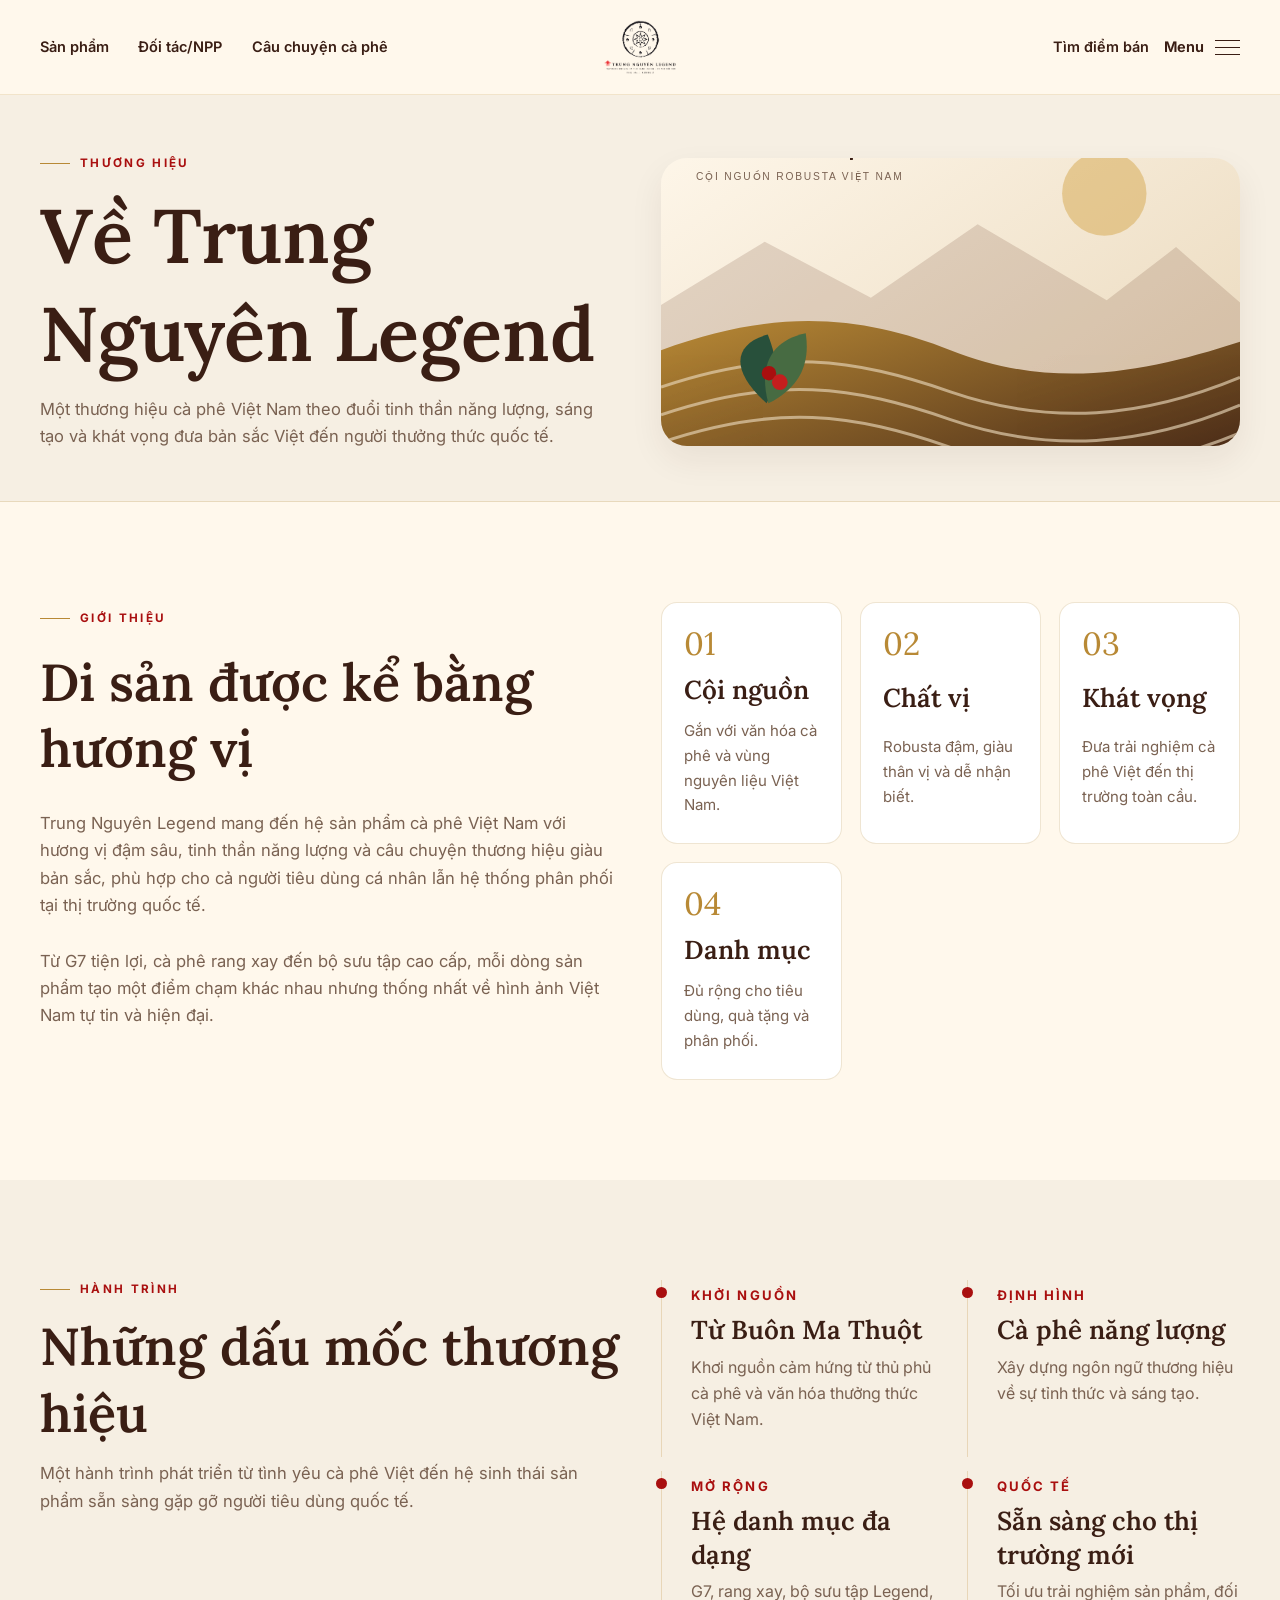
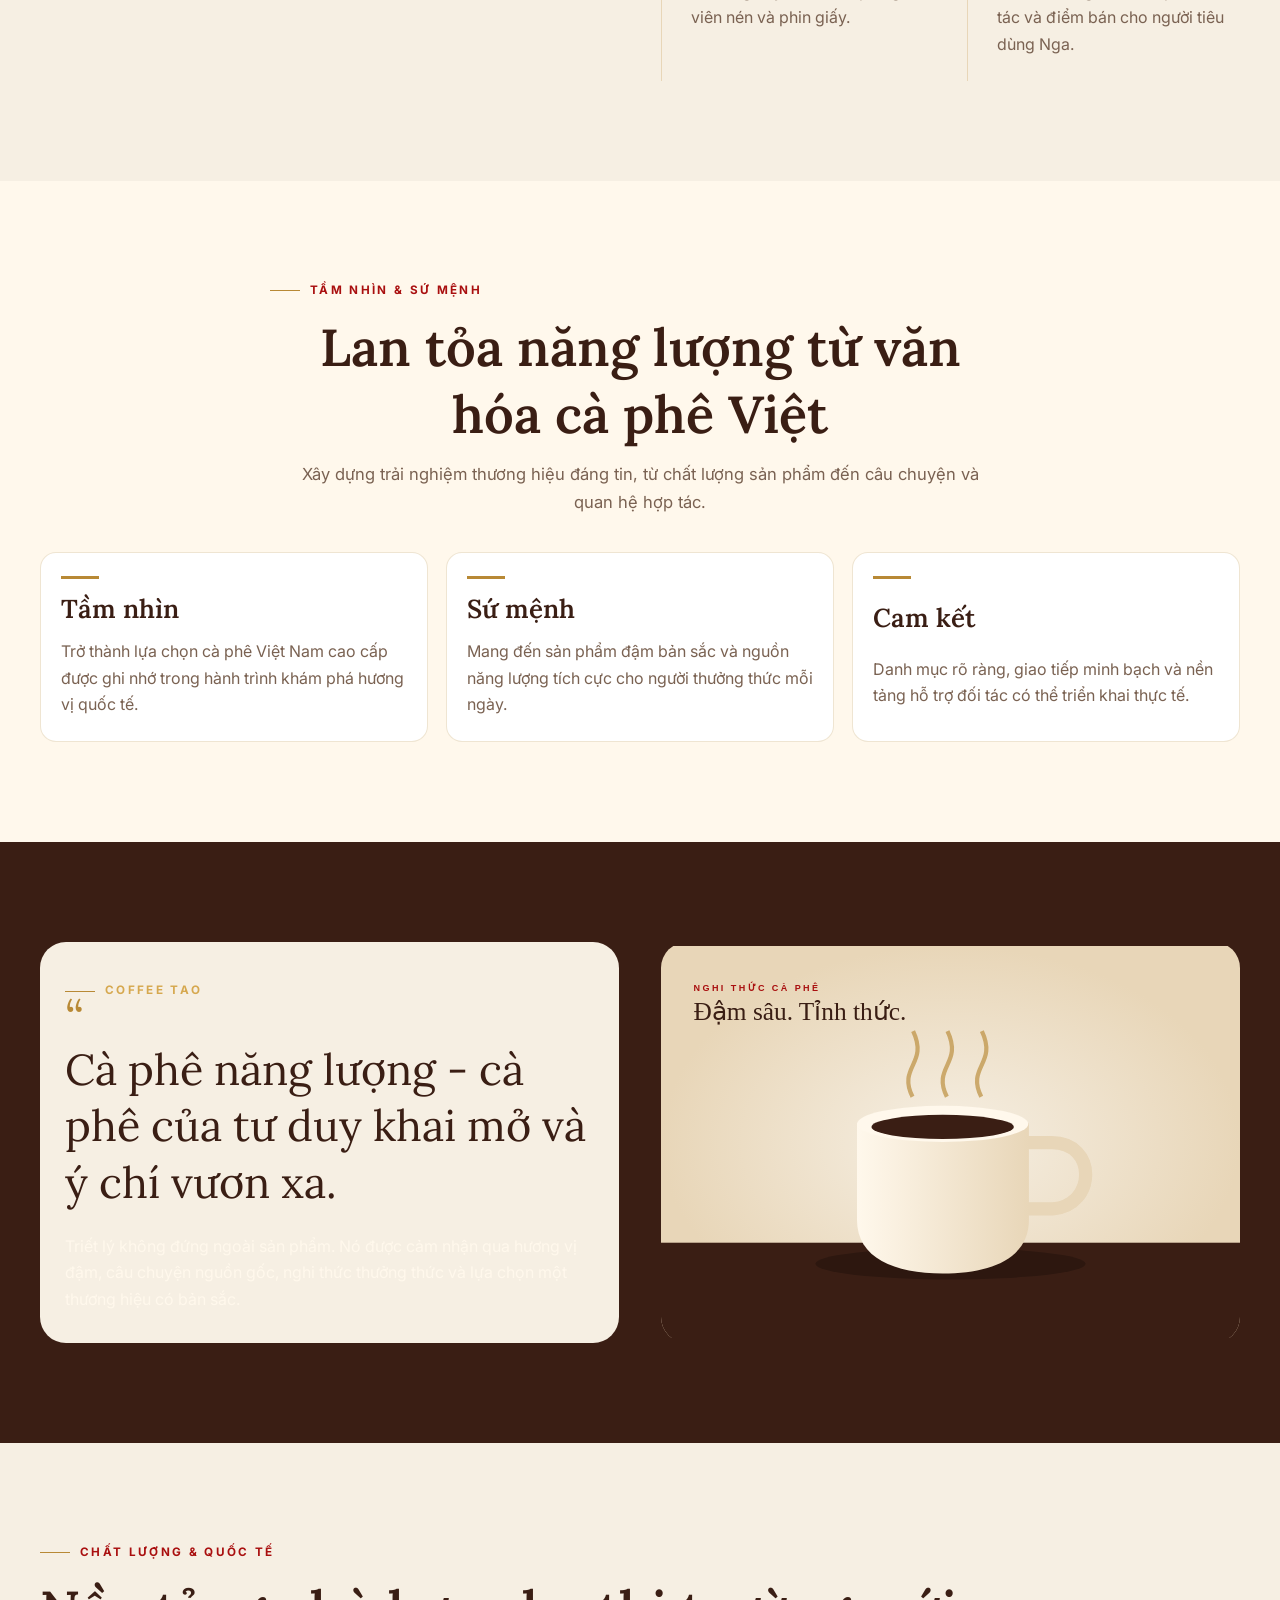
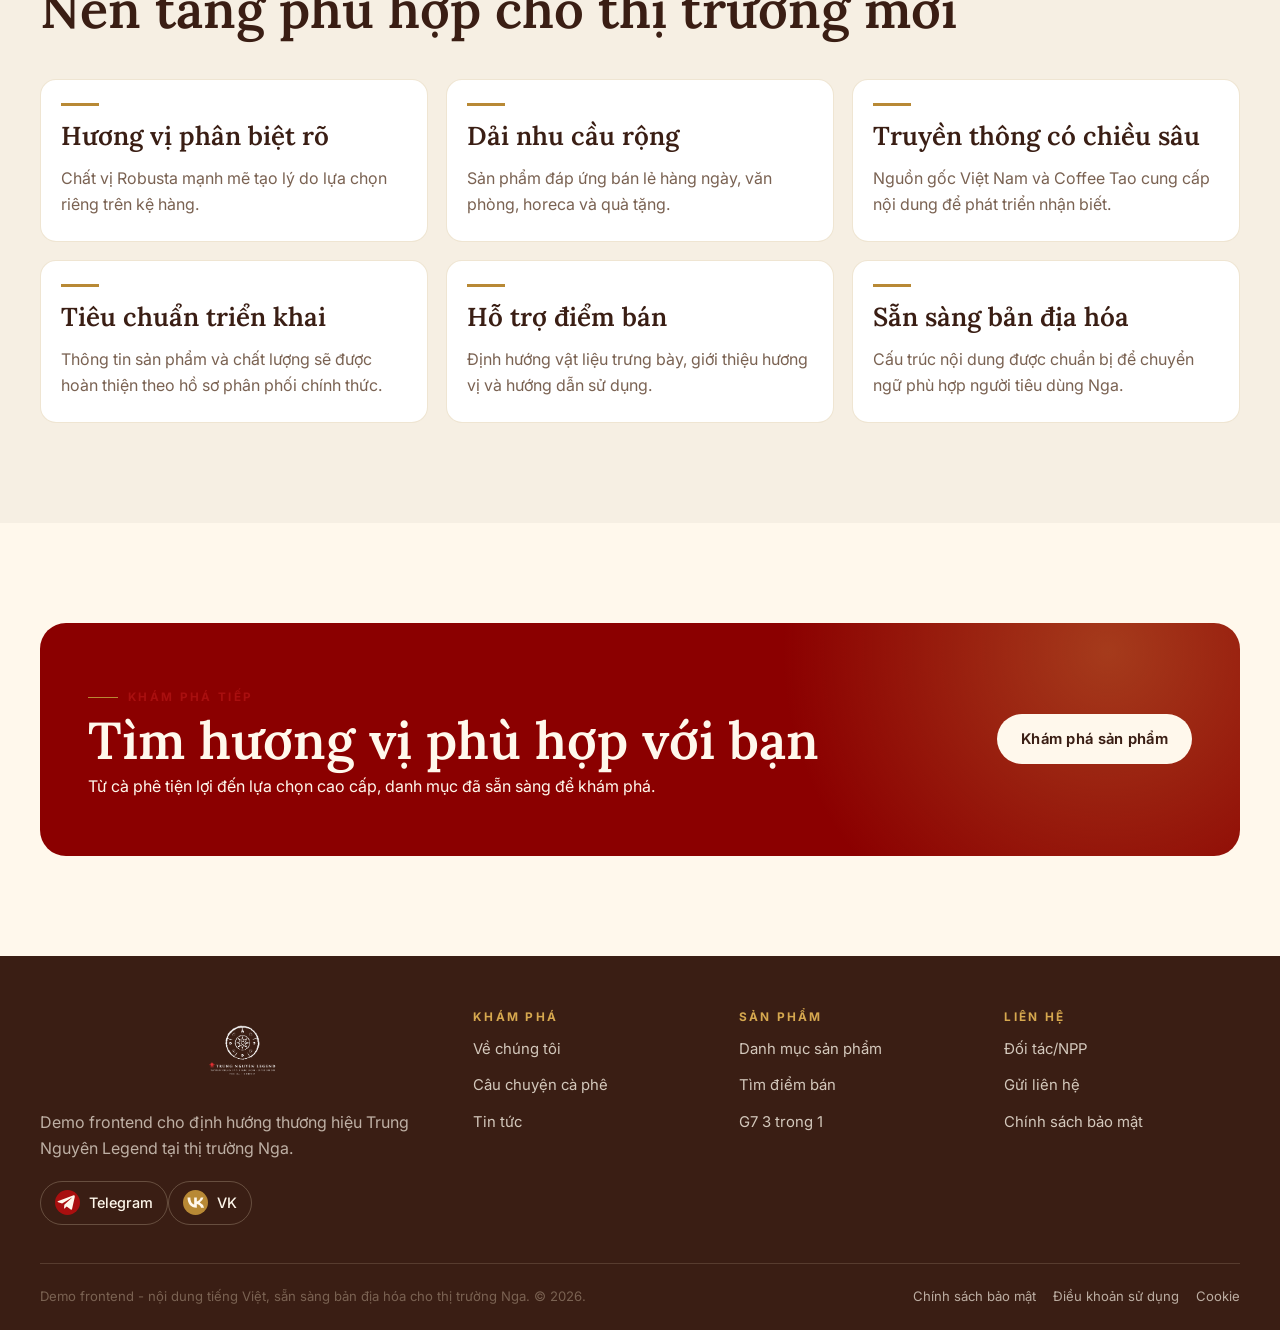
==== about.html @ 6482b4c3 "Initial commit of Trung Nguyen Legend Russia Demo Website" ====
<!doctype html>
<html lang="vi">
<head>
  <meta charset="utf-8">
  <meta name="viewport" content="width=device-width, initial-scale=1">
  <title>Về chúng tôi | Trung Nguyên Legend</title>
  <meta name="description" content="Tìm hiểu di sản, tầm nhìn, triết lý cà phê năng lượng và định hướng quốc tế của Trung Nguyên Legend.">
  <meta property="og:title" content="Về Trung Nguyên Legend">
  <meta property="og:description" content="Di sản cà phê Việt Nam và tinh thần khai mở dành cho thị trường quốc tế.">
  <meta property="og:type" content="website">
  <meta property="og:image" content="assets/images/origin-buon-ma-thuot.svg">
  <link rel="canonical" href="https://ru.trungnguyenlegend.example/about.html">
  <!-- TODO: Cấu hình Yandex.Webmaster và IndexNow trên website chính thức. -->
  <link rel="stylesheet" href="css/style.css">
  <link rel="stylesheet" href="css/responsive.css">
  <link rel="stylesheet" href="css/animations.css">
</head>
<body>
  <a class="skip-link" href="#main-content">Bỏ qua đến nội dung</a>
  <header class="site-header" data-header>
    <div class="container--wide header-inner">
      <nav class="header-primary" aria-label="Điều hướng chính">
        <a data-page="products.html" href="products.html">Sản phẩm</a>
        <a data-page="partners.html" href="partners.html">Đối tác/NPP</a>
        <a data-page="coffee-story.html" href="coffee-story.html">Câu chuyện cà phê</a>
      </nav>
      <a class="brand-logo" href="index.html" aria-label="Trung Nguyên Legend - Trang chủ"><img class="logo-color" src="assets/logo/logo.png" alt="Trung Nguyên Legend"></a>
      <div class="header-actions"><a class="header-find" href="where-to-buy.html">Tìm điểm bán</a><button class="menu-toggle" type="button" data-menu-open aria-label="Mở danh mục điều hướng"><span>Menu</span><span class="hamburger" aria-hidden="true"></span></button></div>
    </div>
  </header>
  <div class="fullscreen-menu" data-menu role="dialog" aria-modal="true" aria-label="Danh mục điều hướng" aria-hidden="true">
    <div class="container--wide">
      <div class="menu-head"><a class="brand-logo" href="index.html"><img src="assets/logo/logo-light.png" alt="Trung Nguyên Legend"></a><button class="menu-close" type="button" data-menu-close aria-label="Đóng danh mục điều hướng"></button></div>
      <div class="menu-layout">
        <nav class="menu-nav" aria-label="Danh mục đầy đủ">
          <a data-page="index.html" href="index.html">Trang chủ</a><a data-page="about.html" href="about.html">Về chúng tôi</a><a data-page="products.html" href="products.html">Sản phẩm</a><a data-page="coffee-story.html" href="coffee-story.html">Câu chuyện cà phê</a><a data-page="partners.html" href="partners.html">Đối tác/NPP</a><a data-page="where-to-buy.html" href="where-to-buy.html">Tìm điểm bán</a><a data-page="news.html" href="news.html">Tin tức</a><a data-page="contact.html" href="contact.html">Liên hệ</a>
        </nav>
        <aside class="menu-aside">
          <span class="eyebrow">Thị trường Nga</span><h2>Kết nối cùng cà phê Việt Nam</h2><p>Tư vấn danh mục cho bán lẻ, horeca, quà tặng và hệ thống phân phối quốc tế.</p><a class="btn btn--cream" href="partners.html#dang-ky">Đăng ký hợp tác</a>
          <div class="social-links"><a class="social-link" href="#"><img src="assets/icons/telegram.svg" alt="">Telegram</a><a class="social-link" href="#"><img src="assets/icons/vk.svg" alt="">VK</a></div>
        </aside>
      </div>
    </div>
  </div>

  <main id="main-content" class="page-main">
    <section class="page-hero page-hero--with-visual">
      <div class="container two-column">
        <div class="section-heading">
          <span class="eyebrow">Thương hiệu</span>
          <h1>Về Trung Nguyên Legend</h1>
          <p class="lead">Một thương hiệu cà phê Việt Nam theo đuổi tinh thần năng lượng, sáng tạo và khát vọng đưa bản sắc Việt đến người thưởng thức quốc tế.</p>
        </div>
        <figure class="page-hero__image"><img src="assets/images/origin-buon-ma-thuot.svg" alt="Minh họa cội nguồn cà phê tại Buôn Ma Thuột"></figure>
      </div>
    </section>

    <section class="section">
      <div class="container two-column">
        <div class="section-heading reveal">
          <span class="eyebrow">Giới thiệu</span>
          <h2>Di sản được kể bằng hương vị</h2>
          <p>Trung Nguyên Legend mang đến hệ sản phẩm cà phê Việt Nam với hương vị đậm sâu, tinh thần năng lượng và câu chuyện thương hiệu giàu bản sắc, phù hợp cho cả người tiêu dùng cá nhân lẫn hệ thống phân phối tại thị trường quốc tế.</p>
          <p>Từ G7 tiện lợi, cà phê rang xay đến bộ sưu tập cao cấp, mỗi dòng sản phẩm tạo một điểm chạm khác nhau nhưng thống nhất về hình ảnh Việt Nam tự tin và hiện đại.</p>
        </div>
        <div class="feature-grid reveal">
          <article class="feature-card"><span class="feature-number">01</span><h3>Cội nguồn</h3><p>Gắn với văn hóa cà phê và vùng nguyên liệu Việt Nam.</p></article>
          <article class="feature-card"><span class="feature-number">02</span><h3>Chất vị</h3><p>Robusta đậm, giàu thân vị và dễ nhận biết.</p></article>
          <article class="feature-card"><span class="feature-number">03</span><h3>Khát vọng</h3><p>Đưa trải nghiệm cà phê Việt đến thị trường toàn cầu.</p></article>
          <article class="feature-card"><span class="feature-number">04</span><h3>Danh mục</h3><p>Đủ rộng cho tiêu dùng, quà tặng và phân phối.</p></article>
        </div>
      </div>
    </section>

    <section class="section section--beige">
      <div class="container two-column">
        <div class="reveal">
          <div class="section-heading">
            <span class="eyebrow">Hành trình</span>
            <h2>Những dấu mốc thương hiệu</h2>
            <p>Một hành trình phát triển từ tình yêu cà phê Việt đến hệ sinh thái sản phẩm sẵn sàng gặp gỡ người tiêu dùng quốc tế.</p>
          </div>
        </div>
        <div class="timeline reveal">
          <article class="timeline-item"><span class="timeline-year">KHỞI NGUỒN</span><h3>Từ Buôn Ma Thuột</h3><p>Khơi nguồn cảm hứng từ thủ phủ cà phê và văn hóa thưởng thức Việt Nam.</p></article>
          <article class="timeline-item"><span class="timeline-year">ĐỊNH HÌNH</span><h3>Cà phê năng lượng</h3><p>Xây dựng ngôn ngữ thương hiệu về sự tỉnh thức và sáng tạo.</p></article>
          <article class="timeline-item"><span class="timeline-year">MỞ RỘNG</span><h3>Hệ danh mục đa dạng</h3><p>G7, rang xay, bộ sưu tập Legend, viên nén và phin giấy.</p></article>
          <article class="timeline-item"><span class="timeline-year">QUỐC TẾ</span><h3>Sẵn sàng cho thị trường mới</h3><p>Tối ưu trải nghiệm sản phẩm, đối tác và điểm bán cho người tiêu dùng Nga.</p></article>
        </div>
      </div>
    </section>

    <section class="section">
      <div class="container--wide">
        <div class="section-heading section-heading--center">
          <span class="eyebrow">Tầm nhìn & sứ mệnh</span>
          <h2>Lan tỏa năng lượng từ văn hóa cà phê Việt</h2>
          <p>Xây dựng trải nghiệm thương hiệu đáng tin, từ chất lượng sản phẩm đến câu chuyện và quan hệ hợp tác.</p>
        </div>
        <div class="benefit-grid">
          <article class="benefit-card reveal"><h3>Tầm nhìn</h3><p>Trở thành lựa chọn cà phê Việt Nam cao cấp được ghi nhớ trong hành trình khám phá hương vị quốc tế.</p></article>
          <article class="benefit-card reveal"><h3>Sứ mệnh</h3><p>Mang đến sản phẩm đậm bản sắc và nguồn năng lượng tích cực cho người thưởng thức mỗi ngày.</p></article>
          <article class="benefit-card reveal"><h3>Cam kết</h3><p>Danh mục rõ ràng, giao tiếp minh bạch và nền tảng hỗ trợ đối tác có thể triển khai thực tế.</p></article>
        </div>
      </div>
    </section>

    <section class="section section--brown">
      <div class="container two-column">
        <div class="editorial-panel reveal">
          <span class="eyebrow">Coffee Tao</span>
          <blockquote>Cà phê năng lượng - cà phê của tư duy khai mở và ý chí vươn xa.</blockquote>
          <p>Triết lý không đứng ngoài sản phẩm. Nó được cảm nhận qua hương vị đậm, câu chuyện nguồn gốc, nghi thức thưởng thức và lựa chọn một thương hiệu có bản sắc.</p>
        </div>
        <figure class="editorial-media reveal"><img src="assets/images/coffee-craft.svg" alt="Minh họa nghi thức thưởng thức cà phê"></figure>
      </div>
    </section>

    <section class="section section--beige">
      <div class="container--wide">
        <div class="section-heading">
          <span class="eyebrow">Chất lượng & quốc tế</span>
          <h2>Nền tảng phù hợp cho thị trường mới</h2>
        </div>
        <div class="benefit-grid">
          <article class="benefit-card reveal"><h3>Hương vị phân biệt rõ</h3><p>Chất vị Robusta mạnh mẽ tạo lý do lựa chọn riêng trên kệ hàng.</p></article>
          <article class="benefit-card reveal"><h3>Dải nhu cầu rộng</h3><p>Sản phẩm đáp ứng bán lẻ hàng ngày, văn phòng, horeca và quà tặng.</p></article>
          <article class="benefit-card reveal"><h3>Truyền thông có chiều sâu</h3><p>Nguồn gốc Việt Nam và Coffee Tao cung cấp nội dung để phát triển nhận biết.</p></article>
          <article class="benefit-card reveal"><h3>Tiêu chuẩn triển khai</h3><p>Thông tin sản phẩm và chất lượng sẽ được hoàn thiện theo hồ sơ phân phối chính thức.</p></article>
          <article class="benefit-card reveal"><h3>Hỗ trợ điểm bán</h3><p>Định hướng vật liệu trưng bày, giới thiệu hương vị và hướng dẫn sử dụng.</p></article>
          <article class="benefit-card reveal"><h3>Sẵn sàng bản địa hóa</h3><p>Cấu trúc nội dung được chuẩn bị để chuyển ngữ phù hợp người tiêu dùng Nga.</p></article>
        </div>
      </div>
    </section>

    <section class="section">
      <div class="container"><div class="cta-panel reveal">
        <div><span class="eyebrow">Khám phá tiếp</span><h2>Tìm hương vị phù hợp với bạn</h2><p>Từ cà phê tiện lợi đến lựa chọn cao cấp, danh mục đã sẵn sàng để khám phá.</p></div>
        <a class="btn btn--cream" href="products.html">Khám phá sản phẩm</a>
      </div></div>
    </section>
  </main>

  <footer class="site-footer">
    <div class="container--wide">
      <div class="footer-grid">
        <div class="footer-brand"><a class="brand-logo" href="index.html"><img src="assets/logo/logo-light.png" alt="Trung Nguyên Legend"></a><p>Demo frontend cho định hướng thương hiệu Trung Nguyên Legend tại thị trường Nga.</p><div class="social-links"><a class="social-link" href="#"><img src="assets/icons/telegram.svg" alt="">Telegram</a><a class="social-link" href="#"><img src="assets/icons/vk.svg" alt="">VK</a></div></div>
        <nav class="footer-column" aria-label="Khám phá"><h2>Khám phá</h2><a href="about.html">Về chúng tôi</a><a href="coffee-story.html">Câu chuyện cà phê</a><a href="news.html">Tin tức</a></nav>
        <nav class="footer-column" aria-label="Sản phẩm"><h2>Sản phẩm</h2><a href="products.html">Danh mục sản phẩm</a><a href="where-to-buy.html">Tìm điểm bán</a><a href="product-detail.html?slug=g7-3in1">G7 3 trong 1</a></nav>
        <nav class="footer-column" aria-label="Liên hệ"><h2>Liên hệ</h2><a href="partners.html">Đối tác/NPP</a><a href="contact.html">Gửi liên hệ</a><a href="#">Chính sách bảo mật</a></nav>
      </div>
      <div class="footer-bottom"><p>Demo frontend - nội dung tiếng Việt, sẵn sàng bản địa hóa cho thị trường Nga. © <span data-year></span>.</p><div class="legal-links"><a href="#">Chính sách bảo mật</a><a href="#">Điều khoản sử dụng</a><a href="#">Cookie</a></div></div>
    </div>
  </footer>
  <div class="toast" data-toast role="status" aria-live="polite"></div>
  <!-- TODO: Tích hợp Yandex.Metrica khi triển khai chính thức. -->
  <script src="js/main.js"></script>
</body>
</html>
---- css/style.css ----
@import url('https://fonts.googleapis.com/css2?family=Inter:wght@300;400;500;600;700&family=Lora:ital,wght@0,400;0,500;0,600;0,700;1,400;1,500&display=swap');

/* =========================================================
   Trung Nguyen Legend Russia Demo - Core Design System
   ========================================================= */
:root {
  --color-cream: #FFF8EC;
  --color-beige: #F6EFE3;
  --color-beige-dark: #E8D6B8;
  --color-red: #A90F0F;
  --color-red-bright: #C41E1E;
  --color-red-dark: #8B0000;
  --color-brown: #3A1E14;
  --color-brown-soft: #5C2F1D;
  --color-gold: #B88935;
  --color-gold-soft: #D6A84F;
  --color-text: #21140F;
  --color-muted: #7A6252;
  --color-white: #FFFFFF;
  --color-black: #080403;
  --font-display: 'Lora', Georgia, "Times New Roman", serif;
  --font-body: 'Inter', "Segoe UI", sans-serif;
  --container: 1200px;
  --container-wide: 1360px;
  --radius-sm: 8px;
  --radius-md: 16px;
  --radius-lg: 26px;
  --radius-xl: 40px;
  --shadow-soft: 0 18px 52px rgba(58, 30, 20, .08);
  --shadow-card: 0 14px 34px rgba(58, 30, 20, .07);
  --shadow-raised: 0 22px 54px rgba(33, 20, 15, .16);
  --border: 1px solid rgba(184, 137, 53, .22);
  --transition: 300ms ease;
}

/* Base */
*,
*::before,
*::after {
  box-sizing: border-box;
}

html {
  scroll-behavior: smooth;
}

body {
  margin: 0;
  min-width: 320px;
  overflow-x: hidden;
  color: var(--color-text);
  background: var(--color-cream);
  font-family: var(--font-body);
  font-size: 16px;
  line-height: 1.65;
}

body.menu-open {
  overflow: hidden;
}

img,
svg {
  display: block;
  max-width: 100%;
}

a {
  color: inherit;
  text-decoration: none;
  transition: color var(--transition), opacity var(--transition), background var(--transition);
}

a:hover {
  color: var(--color-red);
}

button,
input,
select,
textarea {
  color: inherit;
  font: inherit;
}

button {
  border: 0;
  cursor: pointer;
}

:focus-visible {
  outline: 3px solid rgba(184, 137, 53, .65);
  outline-offset: 3px;
}

[id] {
  scroll-margin-top: 72px;
}

@media (min-width: 1024px) {
  [id] {
    scroll-margin-top: 108px;
  }
}

h1,
h2,
h3,
h4,
p,
blockquote,
figure {
  margin: 0;
}

h1,
h2,
h3,
h4 {
  color: var(--color-brown);
  font-family: var(--font-display);
  font-weight: 600;
  line-height: 1.28;
}

h1 {
  font-size: clamp(2.25rem, 8.2vw, 4.75rem);
}

h2 {
  font-size: clamp(2rem, 6.5vw, 3.25rem);
}

h3 {
  font-size: clamp(1.27rem, 4vw, 1.62rem);
}

p {
  color: var(--color-muted);
}

ul,
ol {
  margin: 0;
  padding: 0;
  list-style: none;
}

table {
  border-collapse: collapse;
  width: 100%;
}

/* Layout and Utilities */
.skip-link {
  position: fixed;
  left: 16px;
  top: -60px;
  z-index: 2000;
  padding: 10px 16px;
  color: var(--color-white);
  background: var(--color-red);
  border-radius: var(--radius-sm);
}

.skip-link:focus {
  top: 16px;
}

.container {
  width: min(calc(100% - 40px), var(--container));
  margin-inline: auto;
}

.container--wide {
  width: min(calc(100% - 40px), var(--container-wide));
  margin-inline: auto;
}

.narrow {
  width: min(100%, 780px);
}

.section {
  position: relative;
  padding: 64px 0;
}

.section--beige {
  background: var(--color-beige);
}

.section--brown {
  color: var(--color-cream);
  background: var(--color-brown);
}

.section--red {
  color: var(--color-cream);
  background: var(--color-red-dark);
}

.section--brown h2,
.section--brown h3,
.section--red h2,
.section--red h3,
.section--brown p,
.section--red p {
  color: var(--color-cream);
}

.section-heading {
  display: grid;
  gap: 14px;
  margin-bottom: 36px;
}

.section-heading--center {
  max-width: 740px;
  margin-right: auto;
  margin-left: auto;
  text-align: center;
}

.section-heading p {
  max-width: 690px;
  font-size: 1.04rem;
}

.section-heading--center p {
  margin-inline: auto;
}

.section-heading .btn {
  justify-self: start;
}

.eyebrow {
  display: inline-flex;
  align-items: center;
  flex-wrap: wrap;
  gap: 10px;
  width: fit-content;
  color: var(--color-red);
  font-size: .73rem;
  font-weight: 700;
  letter-spacing: .2em;
  text-transform: uppercase;
}

.eyebrow::before {
  content: "";
  width: 30px;
  height: 1px;
  background: var(--color-gold);
}

.section--brown .eyebrow,
.section--red .eyebrow,
.hero-home .eyebrow {
  color: var(--color-gold-soft);
}

.lead {
  font-size: 1.1rem;
}

.muted-note {
  color: var(--color-muted);
  font-size: .9rem;
}

.grid {
  display: grid;
  gap: 18px;
}

.two-column {
  display: grid;
  gap: 32px;
}

.two-column > *,
.hero-grid > *,
.product-detail-hero > *,
.locator-shell > *,
.detail-info-grid > * {
  min-width: 0;
}

.surface {
  padding: 24px;
  background: var(--color-white);
  border: var(--border);
  border-radius: var(--radius-lg);
  box-shadow: var(--shadow-soft);
}

.tag-list {
  display: flex;
  flex-wrap: wrap;
  gap: 8px;
}

.tag {
  display: inline-flex;
  align-items: center;
  min-height: 34px;
  padding: 5px 13px;
  color: var(--color-brown-soft);
  background: var(--color-beige);
  border: var(--border);
  border-radius: 999px;
  font-size: .86rem;
  font-weight: 600;
}

.divider {
  height: 1px;
  margin: 28px 0;
  background: rgba(184, 137, 53, .25);
}

/* Buttons and Small Controls */
.button-row {
  display: flex;
  flex-wrap: wrap;
  gap: 12px;
}

.btn {
  display: inline-flex;
  align-items: center;
  justify-content: center;
  gap: 10px;
  min-height: 48px;
  padding: 12px 23px;
  border: 1px solid transparent;
  border-radius: 999px;
  font-size: .92rem;
  font-weight: 650;
  letter-spacing: .02em;
  transition: transform var(--transition), box-shadow var(--transition), background var(--transition), color var(--transition), border-color var(--transition);
}

.btn:hover {
  transform: translateY(-2px);
  color: inherit;
}

.btn--primary {
  color: var(--color-white);
  background: var(--color-red);
  box-shadow: 0 12px 25px rgba(169, 15, 15, .2);
}

.btn--primary:hover {
  color: var(--color-white);
  background: var(--color-red-bright);
}

.btn--outline {
  color: var(--color-red);
  border-color: rgba(169, 15, 15, .38);
  background: transparent;
}

.btn--outline:hover {
  background: rgba(169, 15, 15, .06);
}

.btn--cream {
  color: var(--color-brown);
  background: var(--color-cream);
}

.btn--cream:hover {
  color: var(--color-red);
  background: var(--color-white);
}

.btn--ghost-light {
  color: var(--color-cream);
  border-color: rgba(255, 248, 236, .48);
}

.btn--ghost-light:hover {
  color: var(--color-cream);
  background: rgba(255, 248, 236, .12);
}

.text-link {
  display: inline-flex;
  align-items: center;
  gap: 8px;
  color: var(--color-red);
  font-size: .92rem;
  font-weight: 700;
}

.text-link::after {
  content: "\2192";
  transition: transform var(--transition);
}

.text-link:hover::after {
  transform: translateX(4px);
}

/* Header */
.site-header {
  position: fixed;
  top: 0;
  right: 0;
  left: 0;
  z-index: 100;
  color: var(--color-brown);
  background: rgba(255, 248, 236, .94);
  border-bottom: 1px solid rgba(184, 137, 53, .18);
  transition: background var(--transition), color var(--transition), border-color var(--transition), backdrop-filter var(--transition);
}

.site-header--overlay:not(.is-scrolled) {
  color: var(--color-cream);
  background: transparent;
  border-color: transparent;
}

.site-header.is-scrolled {
  background: rgba(255, 248, 236, .93);
  border-color: rgba(184, 137, 53, .25);
  backdrop-filter: blur(14px);
}

.header-inner {
  display: flex;
  align-items: center;
  justify-content: space-between;
  min-height: 72px;
  gap: 15px;
}

.header-primary {
  display: none;
}

.brand-logo {
  display: block;
  justify-self: start;
  min-width: 0;
  height: 64px;
  transition: height var(--transition);
}

.site-header--overlay:not(.is-scrolled) .brand-logo {
  height: 90px;
}

.brand-logo img {
  height: 100%;
  width: auto;
  object-fit: contain;
}

.logo-light {
  display: none;
}

.site-header--overlay:not(.is-scrolled) .logo-color {
  display: none;
}

.site-header--overlay:not(.is-scrolled) .logo-light {
  display: block;
}

.header-actions {
  display: flex;
  align-items: center;
  justify-self: end;
  gap: 15px;
}

.header-find {
  display: none;
  font-size: .9rem;
  font-weight: 600;
}

.menu-toggle {
  display: inline-flex;
  align-items: center;
  gap: 11px;
  min-height: 44px;
  padding: 0;
  color: currentColor;
  background: transparent;
  font-size: .91rem;
  font-weight: 650;
}

.hamburger,
.hamburger::before,
.hamburger::after {
  display: block;
  width: 25px;
  height: 1px;
  background: currentColor;
}

.hamburger {
  position: relative;
}

.hamburger::before,
.hamburger::after {
  position: absolute;
  left: 0;
  content: "";
}

.hamburger::before {
  top: -7px;
}

.hamburger::after {
  top: 7px;
}

/* Fullscreen Menu Drawer */
.fullscreen-menu {
  position: fixed;
  z-index: 300;
  inset: 0;
  visibility: hidden;
  background: rgba(8, 4, 3, 0.45);
  backdrop-filter: blur(4px);
  opacity: 0;
  pointer-events: none;
  transition: opacity .35s ease, visibility .35s ease, backdrop-filter .35s ease;
}

.fullscreen-menu.is-open {
  visibility: visible;
  opacity: 1;
  pointer-events: auto;
}

.fullscreen-menu .container--wide {
  position: absolute;
  top: 0;
  right: 0;
  bottom: 0;
  width: 100%;
  max-width: 350px;
  margin: 0 0 0 auto;
  padding: 12px 20px 20px;
  background: var(--color-cream);
  box-shadow: -8px 0 35px rgba(8, 4, 3, 0.25);
  display: flex;
  flex-direction: column;
  transform: translateX(100%);
  transition: transform 0.45s cubic-bezier(0.16, 1, 0.3, 1);
  overflow-y: auto;
  box-sizing: border-box;
}

.fullscreen-menu.is-open .container--wide {
  transform: translateX(0);
}

.menu-head {
  display: flex;
  align-items: center;
  justify-content: flex-end;
  min-height: 40px;
  padding-bottom: 0;
}

.menu-head .brand-logo {
  display: none;
}

.menu-close {
  position: relative;
  width: 32px;
  height: 32px;
  color: var(--color-brown);
  background: transparent;
  transition: transform var(--transition), color var(--transition);
}

.menu-close:hover {
  color: var(--color-red);
  transform: rotate(90deg);
}

.menu-close::before,
.menu-close::after {
  position: absolute;
  top: 16px;
  left: 6px;
  width: 20px;
  height: 1px;
  content: "";
  background: currentColor;
}

.menu-close::before {
  transform: rotate(45deg);
}

.menu-close::after {
  transform: rotate(-45deg);
}

.fullscreen-menu .menu-layout {
  display: flex;
  flex-direction: column;
  gap: 16px;
  padding: 0 0 10px;
}

.fullscreen-menu .menu-nav {
  display: flex;
  flex-direction: column;
  gap: 4px;
}

.fullscreen-menu .menu-nav a {
  padding: 4px 0;
  color: var(--color-brown);
  font-family: var(--font-display);
  font-size: clamp(1.15rem, 3.2vw, 1.3rem);
  line-height: 1.25;
  border-bottom: 1px solid rgba(58, 30, 20, 0.06);
  transition: color var(--transition), border-color var(--transition), padding-left var(--transition);
}

.fullscreen-menu .menu-nav a:hover {
  color: var(--color-red);
  border-color: var(--color-red);
  padding-left: 6px;
}

.fullscreen-menu .menu-nav a.active {
  color: var(--color-red);
  border-color: var(--color-red);
  font-weight: 650;
}

.fullscreen-menu .menu-aside {
  display: flex;
  flex-direction: column;
  gap: 10px;
  margin-top: auto;
  padding-top: 12px;
  border-top: 1px dashed rgba(58, 30, 20, 0.15);
}

.fullscreen-menu .menu-aside .eyebrow {
  color: var(--color-gold);
  font-size: 0.7rem;
  font-weight: 700;
  letter-spacing: 0.12em;
  text-transform: uppercase;
}

.fullscreen-menu .menu-aside h2 {
  font-size: 1.05rem;
  margin: 0;
  font-family: var(--font-body);
  font-weight: 600;
  color: var(--color-brown);
}

.fullscreen-menu .menu-aside p {
  color: var(--color-muted);
  font-size: 0.78rem;
  line-height: 1.4;
  margin: 0;
}

.fullscreen-menu .menu-aside .btn {
  background: var(--color-brown);
  color: var(--color-cream);
  border: none;
  text-align: center;
  padding: 8px 16px;
  border-radius: var(--radius-sm);
  font-size: 0.82rem;
  font-weight: 600;
  display: block;
}

.fullscreen-menu .menu-aside .btn:hover {
  background: var(--color-red);
  color: var(--color-white);
}

.fullscreen-menu .social-links {
  display: flex;
  flex-wrap: wrap;
  gap: 8px;
}

.fullscreen-menu .social-link {
  display: inline-flex;
  align-items: center;
  gap: 6px;
  min-height: 32px;
  padding: 4px 10px;
  color: var(--color-brown);
  border: 1px solid rgba(58, 30, 20, 0.22);
  border-radius: 999px;
  font-size: 0.78rem;
  font-weight: 500;
}

.fullscreen-menu .social-link img {
  width: 20px;
  height: 20px;
}


.fullscreen-menu .social-link:hover {
  color: var(--color-cream);
  background: var(--color-brown);
  border-color: var(--color-brown);
}

/* Global Social Links (Footer, etc.) */
.social-link {
  display: inline-flex;
  align-items: center;
  gap: 9px;
  min-height: 44px;
  padding: 8px 14px;
  color: var(--color-cream);
  border: 1px solid rgba(232, 214, 184, .26);
  border-radius: 999px;
  font-size: 0.9rem;
  font-weight: 500;
  transition: color var(--transition), border-color var(--transition), background var(--transition);
}

.social-link img {
  width: 25px;
  height: 25px;
}

.social-link:hover {
  color: var(--color-gold-soft);
  border-color: var(--color-gold);
  background: rgba(232, 214, 184, 0.05);
}

/* Home Hero */
.hero-home {
  display: flex;
  align-items: stretch;
  min-height: 100svh;
  padding: 108px 0 60px;
  color: var(--color-cream);
  background-image: 
    radial-gradient(circle at 83% 34%, rgba(214, 168, 79, 0.25), transparent 45%),
    linear-gradient(118deg, rgba(40, 19, 14, 0.88) 0%, rgba(58, 30, 20, 0.82) 48%, rgba(107, 35, 27, 0.88) 100%),
    url('../assets/images/hero-bg.png');
  background-size: cover;
  background-position: center;
  background-repeat: no-repeat;
}

.hero-home::before {
  position: absolute;
  inset: 0;
  content: "";
  background-image:
    linear-gradient(rgba(232, 214, 184, .06) 1px, transparent 1px),
    linear-gradient(90deg, rgba(232, 214, 184, .06) 1px, transparent 1px);
  background-size: 76px 76px;
  mask-image: linear-gradient(to right, transparent, rgba(0,0,0,.6), transparent);
  pointer-events: none;
}

.hero-grid {
  position: relative;
  display: grid;
  align-items: center;
  gap: 40px;
}

.hero-copy {
  display: grid;
  gap: 23px;
}

.hero-copy h1 {
  color: var(--color-cream);
}

.hero-copy p {
  max-width: 594px;
  color: rgba(255, 248, 236, .77);
  font-size: clamp(1rem, 2.5vw, 1.14rem);
}

.hero-visual {
  position: relative;
  min-height: 370px;
}

.hero-visual::before {
  position: absolute;
  top: 12%;
  left: 50%;
  width: min(80vw, 390px);
  height: min(80vw, 390px);
  content: "";
  background: radial-gradient(circle, rgba(214,168,79,.38), transparent 66%);
  transform: translateX(-50%);
}

.cup {
  position: absolute;
  right: 10%;
  bottom: 7%;
  width: 156px;
  height: 74px;
  background: var(--color-cream);
  border-radius: 0 0 70px 70px;
  box-shadow: 0 22px 20px rgba(8, 4, 3, .28);
}

.cup::before {
  position: absolute;
  top: -15px;
  left: 0;
  width: 156px;
  height: 29px;
  content: "";
  background: var(--color-cream);
  border-radius: 50%;
}

.cup::after {
  position: absolute;
  top: 11px;
  right: -34px;
  width: 48px;
  height: 42px;
  content: "";
  border: 10px solid var(--color-cream);
  border-left: 0;
  border-radius: 0 28px 28px 0;
}

.coffee {
  position: absolute;
  top: -10px;
  left: 14px;
  z-index: 1;
  width: 128px;
  height: 21px;
  background: var(--color-brown);
  border-radius: 50%;
}

.packshot {
  position: absolute;
  width: 166px;
  filter: drop-shadow(0 22px 22px rgba(8, 4, 3, .26));
}

.packshot--one {
  top: 12px;
  left: calc(50% - 115px);
  z-index: 2;
}

.packshot--two {
  top: 67px;
  left: calc(50% + 2px);
  z-index: 1;
  width: 148px;
}

.hero-caption {
  position: absolute;
  bottom: 0;
  left: 0;
  color: rgba(255, 248, 236, .72);
  font-size: .76rem;
  font-weight: 600;
  letter-spacing: .18em;
  text-transform: uppercase;
}

.hero-home .btn {
  padding-inline: 18px;
}

/* Inner Heroes and Breadcrumb */
.page-main {
  padding-top: 72px;
}

.page-hero {
  overflow: hidden;
  padding: 56px 0 48px;
  background: var(--color-beige);
  border-bottom: var(--border);
}

.page-hero--with-visual .two-column {
  align-items: center;
}

.page-hero .section-heading {
  margin: 0;
}

.page-hero__image {
  overflow: hidden;
  min-height: 258px;
  border-radius: var(--radius-lg);
  box-shadow: var(--shadow-card);
}

.page-hero__image img {
  width: 100%;
  height: 100%;
  object-fit: cover;
}

.breadcrumb {
  display: flex;
  flex-wrap: wrap;
  align-items: center;
  gap: 9px;
  margin-bottom: 26px;
  color: var(--color-muted);
  font-size: .88rem;
}

.breadcrumb li:not(:last-child)::after {
  content: "/";
  margin-left: 9px;
  color: var(--color-gold);
}

.breadcrumb a:hover {
  color: var(--color-red);
}

/* Proof and Content Cards */
.proof-strip {
  position: relative;
  z-index: 2;
  padding: 30px 0;
  background: var(--color-beige);
  border-bottom: var(--border);
}

.proof-grid {
  display: grid;
  gap: 12px;
}

.fact-card {
  padding: 17px 17px 18px;
  border-left: 2px solid var(--color-gold);
}

.fact-card strong {
  display: block;
  margin-bottom: 5px;
  color: var(--color-brown);
  font-family: var(--font-display);
  font-size: 1.08rem;
  line-height: 1.25;
}

.fact-card span {
  color: var(--color-muted);
  font-size: .87rem;
}

.feature-grid,
.category-grid,
.news-grid,
.benefit-grid,
.portfolio-grid {
  display: grid;
  gap: 18px;
}

.feature-card {
  display: grid;
  gap: 13px;
  padding: 25px 22px;
  background: var(--color-white);
  border: var(--border);
  border-radius: var(--radius-md);
}

.feature-number {
  color: var(--color-gold);
  font-family: var(--font-display);
  font-size: 2rem;
  line-height: 1;
}

.feature-card p {
  font-size: .94rem;
}

.category-card {
  position: relative;
  display: grid;
  gap: 16px;
  overflow: hidden;
  padding: 25px 22px;
  min-height: 233px;
  background: var(--color-white);
  border: var(--border);
  border-radius: var(--radius-md);
}

.category-card::after {
  position: absolute;
  right: -35px;
  bottom: -46px;
  width: 120px;
  height: 120px;
  content: "";
  background: var(--color-beige);
  border-radius: 50%;
}

.category-card .category-index {
  color: var(--color-red);
  font-size: .76rem;
  font-weight: 700;
  letter-spacing: .18em;
}

.category-card p {
  position: relative;
  z-index: 1;
  font-size: .92rem;
}

.editorial-panel {
  padding: 31px 25px;
  background: var(--color-beige);
  border-radius: var(--radius-lg);
}

.editorial-panel blockquote {
  margin-bottom: 22px;
  color: var(--color-brown);
  font-family: var(--font-display);
  font-size: clamp(1.65rem, 5.4vw, 2.7rem);
  line-height: 1.3;
}

.editorial-panel blockquote::before {
  display: block;
  margin-bottom: 8px;
  color: var(--color-gold);
  content: "\201C";
  font-size: 3rem;
  line-height: .7;
}

.editorial-media {
  overflow: hidden;
  border-radius: var(--radius-lg);
  display: flex;
  align-items: center;
  justify-content: center;
}

.editorial-media img {
  width: 100%;
  height: 100%;
  object-fit: contain;
}

/* Products */
.filter-panel {
  display: grid;
  gap: 25px;
  margin-bottom: 34px;
  padding: 22px 18px;
  background: var(--color-white);
  border: var(--border);
  border-radius: var(--radius-md);
}

.filter-group {
  display: grid;
  gap: 12px;
}

.filter-label {
  color: var(--color-brown);
  font-size: .86rem;
  font-weight: 700;
  letter-spacing: .12em;
  text-transform: uppercase;
}

.filter-scroll {
  display: flex;
  gap: 9px;
  overflow-x: auto;
  padding-bottom: 3px;
  scrollbar-width: thin;
}

.filter-chip {
  flex-shrink: 0;
  min-height: 44px;
  padding: 9px 17px;
  color: var(--color-muted);
  background: var(--color-beige);
  border: 1px solid transparent;
  border-radius: 999px;
  font-size: .9rem;
  font-weight: 600;
  transition: all var(--transition);
}

.filter-chip:hover,
.filter-chip.is-active {
  color: var(--color-white);
  background: var(--color-red);
}

.product-grid {
  display: grid;
  gap: 20px;
}

.product-card {
  display: flex;
  flex-direction: column;
  overflow: hidden;
  background: var(--color-white);
  border: var(--border);
  border-radius: var(--radius-md);
  transition: transform var(--transition), box-shadow var(--transition);
}

.product-card:hover {
  box-shadow: var(--shadow-raised);
  transform: translateY(-5px);
}

.product-card__image {
  display: flex;
  align-items: center;
  justify-content: center;
  height: 310px;
  padding: 17px;
  background: var(--color-beige);
}

.product-card__image img {
  width: 100%;
  height: 100%;
  object-fit: contain;
}

.product-card__content {
  display: grid;
  flex: 1;
  gap: 13px;
  padding: 21px 19px 20px;
}

.product-category {
  color: var(--color-red);
  font-size: .73rem;
  font-weight: 700;
  letter-spacing: .16em;
  text-transform: uppercase;
}

.product-card h3 {
  font-size: 1.39rem;
}

.product-card p {
  font-size: .91rem;
}

.product-specs {
  display: grid;
  gap: 6px;
  color: var(--color-muted);
  font-size: .84rem;
}

.product-specs strong {
  color: var(--color-brown-soft);
}

.product-card .button-row {
  align-self: end;
  padding-top: 7px;
}

.product-card .btn {
  flex: 1;
  min-height: 44px;
  padding: 10px 14px;
  font-size: .85rem;
}

.empty-state {
  display: none;
  padding: 58px 20px;
  text-align: center;
  background: var(--color-beige);
  border-radius: var(--radius-md);
}

.empty-state.is-visible {
  display: block;
}

.empty-state h2,
.empty-state h3 {
  margin-bottom: 10px;
}

/* Product Detail */
.detail-shell {
  padding: 38px 0 64px;
}

.product-detail-hero {
  display: grid;
  gap: 29px;
}

.product-detail-image {
  display: flex;
  align-items: center;
  justify-content: center;
  min-height: 400px;
  padding: 20px;
  background: var(--color-beige);
  border-radius: var(--radius-lg);
  overflow: hidden;
}

.product-detail-image img {
  width: 100%;
  object-fit: contain;
  max-height: 520px;
}

.product-detail-copy {
  display: grid;
  align-content: center;
  gap: 18px;
}

.product-detail-copy h1 {
  font-size: clamp(2.25rem, 7vw, 3.6rem);
}

.detail-info-grid {
  display: grid;
  gap: 16px;
}

.detail-card {
  padding: 23px 20px;
  background: var(--color-white);
  border: var(--border);
  border-radius: var(--radius-md);
}

.detail-card h3 {
  margin-bottom: 12px;
}

.detail-card ul {
  display: grid;
  gap: 8px;
}

.detail-card li {
  position: relative;
  padding-left: 19px;
  color: var(--color-muted);
}

.detail-card li::before {
  position: absolute;
  top: .68em;
  left: 0;
  width: 7px;
  height: 7px;
  content: "";
  background: var(--color-gold);
  border-radius: 50%;
}

.spec-table th,
.spec-table td {
  padding: 11px 0;
  border-bottom: var(--border);
  text-align: left;
  vertical-align: top;
}

.spec-table th {
  width: 40%;
  color: var(--color-brown);
  font-weight: 650;
}

.spec-table td {
  color: var(--color-muted);
}

/* Timeline and Process */
.timeline,
.process-grid {
  display: grid;
  gap: 14px;
}

.timeline-item {
  position: relative;
  padding: 5px 0 24px 29px;
  border-left: 1px solid var(--color-beige-dark);
}

.timeline-item::before {
  position: absolute;
  top: 7px;
  left: -6px;
  width: 11px;
  height: 11px;
  content: "";
  background: var(--color-red);
  border-radius: 50%;
}

.timeline-year {
  display: block;
  margin-bottom: 7px;
  color: var(--color-red);
  font-size: .82rem;
  font-weight: 700;
  letter-spacing: .16em;
}

.timeline-item h3 {
  margin-bottom: 7px;
}

.process-card {
  display: grid;
  gap: 12px;
  padding: 24px 20px;
  background: var(--color-white);
  border: var(--border);
  border-radius: var(--radius-md);
}

.process-card .step {
  display: grid;
  place-items: center;
  width: 44px;
  height: 44px;
  color: var(--color-white);
  background: var(--color-red);
  border-radius: 50%;
  font-family: var(--font-display);
  font-size: 1.25rem;
}

/* Comparison Table */
.table-wrap {
  overflow-x: auto;
  background: var(--color-white);
  border: var(--border);
  border-radius: var(--radius-md);
}

.comparison-table {
  min-width: 560px;
}

.comparison-table th,
.comparison-table td {
  padding: 17px 20px;
  border-bottom: var(--border);
  text-align: left;
}

.comparison-table thead th {
  color: var(--color-cream);
  background: var(--color-brown);
}

.comparison-table tbody th {
  color: var(--color-brown);
  background: var(--color-beige);
}

.comparison-table td {
  color: var(--color-muted);
}

/* Partnership and Forms */
.partner-highlight {
  overflow: hidden;
  background: var(--color-red-dark);
  border-radius: var(--radius-lg);
}

.partner-highlight__content {
  display: grid;
  gap: 22px;
  padding: 37px 25px;
}

.partner-highlight h2,
.partner-highlight p {
  color: var(--color-cream);
}

.partner-highlight__media {
  min-height: 260px;
}

.partner-highlight__media img {
  width: 100%;
  height: 100%;
  object-fit: cover;
}

.benefit-card {
  display: grid;
  gap: 13px;
  padding: 23px 20px;
  background: var(--color-white);
  border: var(--border);
  border-radius: var(--radius-md);
}

.benefit-card::before {
  width: 38px;
  height: 3px;
  content: "";
  background: var(--color-gold);
}

.portfolio-card {
  padding: 22px 19px;
  color: var(--color-cream);
  background: var(--color-brown);
  border-radius: var(--radius-md);
}

.portfolio-card h3 {
  margin-bottom: 9px;
  color: var(--color-cream);
}

.portfolio-card p {
  color: rgba(255, 248, 236, .68);
  font-size: .92rem;
}

.form-panel {
  padding: 27px 20px;
  background: var(--color-white);
  border: var(--border);
  border-radius: var(--radius-lg);
  box-shadow: var(--shadow-soft);
}

.form-panel h2 {
  margin-bottom: 9px;
}

.form-panel > p {
  margin-bottom: 25px;
}

.form-grid {
  display: grid;
  gap: 17px;
}

.field {
  display: grid;
  gap: 7px;
}

.field label {
  color: var(--color-brown);
  font-size: .9rem;
  font-weight: 650;
}

.field input,
.field select,
.field textarea {
  width: 100%;
  min-height: 50px;
  padding: 12px 14px;
  background: var(--color-cream);
  border: 1px solid var(--color-beige-dark);
  border-radius: var(--radius-sm);
  transition: border-color var(--transition), box-shadow var(--transition);
}

.field textarea {
  min-height: 126px;
  resize: vertical;
}

.field input:focus,
.field select:focus,
.field textarea:focus {
  outline: none;
  border-color: var(--color-gold);
  box-shadow: 0 0 0 3px rgba(184, 137, 53, .16);
}

.field-error {
  display: none;
  color: var(--color-red);
  font-size: .83rem;
}

.field.is-invalid .field-error {
  display: block;
}

.field.is-invalid input,
.field.is-invalid select,
.field.is-invalid textarea {
  border-color: var(--color-red);
}

.form-actions {
  display: grid;
  gap: 14px;
  margin-top: 23px;
}

.telegram-widget {
  display: grid;
  gap: 15px;
  padding: 25px 21px;
  background: var(--color-beige);
  border: var(--border);
  border-radius: var(--radius-md);
}

.telegram-widget__heading {
  display: flex;
  align-items: center;
  gap: 12px;
}

.telegram-widget__heading img {
  width: 40px;
}

.toast {
  position: fixed;
  right: 18px;
  bottom: 20px;
  z-index: 600;
  max-width: min(390px, calc(100% - 36px));
  padding: 15px 17px;
  color: var(--color-cream);
  background: var(--color-brown);
  border-left: 4px solid var(--color-gold);
  border-radius: var(--radius-sm);
  box-shadow: var(--shadow-raised);
  transform: translateY(25px);
  visibility: hidden;
  opacity: 0;
}

.toast.is-visible {
  visibility: visible;
  opacity: 1;
  transform: translateY(0);
}

/* Store Locator and Yandex Map Mock */
.locator-shell {
  display: grid;
  gap: 22px;
}

.city-tabs {
  display: flex;
  gap: 9px;
  overflow-x: auto;
  margin-bottom: 23px;
  padding-bottom: 4px;
}

.city-tab {
  flex-shrink: 0;
  min-height: 44px;
  padding: 8px 18px;
  color: var(--color-muted);
  background: var(--color-white);
  border: var(--border);
  border-radius: 999px;
  font-size: .9rem;
  font-weight: 650;
}

.city-tab.is-active,
.city-tab:hover {
  color: var(--color-white);
  background: var(--color-red);
}

.map-mock {
  position: relative;
  overflow: hidden;
  min-height: 390px;
  background:
    linear-gradient(31deg, transparent 48%, rgba(184,137,53,.12) 49%, rgba(184,137,53,.12) 52%, transparent 53%),
    linear-gradient(126deg, transparent 44%, rgba(255,255,255,.7) 45%, rgba(255,255,255,.7) 48%, transparent 49%),
    #eee3d0;
  background-size: 245px 190px, 310px 205px, auto;
  border: var(--border);
  border-radius: var(--radius-lg);
}

.map-mock::after {
  position: absolute;
  right: 16px;
  bottom: 16px;
  padding: 8px 12px;
  color: var(--color-muted);
  content: "Mô phỏng Yandex.Maps";
  background: rgba(255, 248, 236, .92);
  border-radius: 5px;
  font-size: .75rem;
  font-weight: 650;
}

.map-river {
  position: absolute;
  top: -40px;
  left: 49%;
  width: 52px;
  height: 520px;
  background: rgba(205, 220, 213, .75);
  border-radius: 48%;
  transform: rotate(17deg);
}

.map-pin {
  position: absolute;
  width: 38px;
  height: 49px;
  background: url("../assets/icons/pin.svg") center / contain no-repeat;
  transform: translate(-50%, -100%);
  transition: top var(--transition), left var(--transition);
}

.map-pin--primary {
  top: 42%;
  left: 36%;
}

.map-pin--secondary {
  top: 62%;
  left: 65%;
  width: 29px;
  opacity: .78;
}

.map-pin--third {
  top: 31%;
  left: 74%;
  width: 29px;
  opacity: .78;
}

.map-city-label {
  position: absolute;
  top: 22px;
  left: 22px;
  padding: 10px 14px;
  color: var(--color-brown);
  background: rgba(255, 248, 236, .94);
  border-radius: var(--radius-sm);
  font-weight: 700;
}

.store-list {
  display: grid;
  gap: 12px;
}

.store-card {
  display: grid;
  gap: 11px;
  padding: 20px 18px;
  background: var(--color-white);
  border: var(--border);
  border-radius: var(--radius-md);
}

.store-card.is-featured {
  border-color: rgba(169, 15, 15, .32);
}

.store-card__meta {
  display: flex;
  flex-wrap: wrap;
  gap: 7px;
  color: var(--color-red);
  font-size: .78rem;
  font-weight: 700;
  letter-spacing: .1em;
  text-transform: uppercase;
}

.store-card p,
.store-card li {
  font-size: .9rem;
}

.store-card .tag {
  min-height: 29px;
  padding: 3px 10px;
  font-size: .78rem;
}

.mobile-sticky-cta {
  position: fixed;
  right: 0;
  bottom: 0;
  left: 0;
  z-index: 80;
  display: grid;
  grid-template-columns: 1fr 1fr;
  gap: 8px;
  padding: 9px 12px max(9px, env(safe-area-inset-bottom));
  background: rgba(255, 248, 236, .97);
  border-top: var(--border);
}

.mobile-sticky-cta .btn {
  min-height: 46px;
  padding-inline: 9px;
  font-size: .82rem;
}

/* News and Articles */
.news-card {
  display: flex;
  flex-direction: column;
  overflow: hidden;
  background: var(--color-white);
  border: var(--border);
  border-radius: var(--radius-md);
}

.news-card__image {
  position: relative;
  height: 196px;
  background:
    linear-gradient(0deg, rgba(58,30,20,.64), transparent 65%),
    linear-gradient(120deg, var(--color-beige-dark), var(--color-red-dark));
}

.news-card__image img {
  width: 100%;
  height: 100%;
  object-fit: cover;
}

.news-card__image::before {
  position: absolute;
  top: 19px;
  right: 19px;
  width: 54px;
  height: 54px;
  content: "";
  border: 1px solid rgba(255,248,236,.43);
  border-radius: 50%;
}

.news-card__content {
  display: grid;
  flex: 1;
  gap: 12px;
  padding: 21px 19px;
}

.news-card__content time {
  color: var(--color-muted);
  font-size: .83rem;
}

.article-hero {
  padding: 44px 0 42px;
  background: var(--color-beige);
}

.article-heading {
  display: grid;
  gap: 18px;
  max-width: 890px;
}

.article-heading h1 {
  font-size: clamp(2.15rem, 7vw, 3.9rem);
}

.article-meta {
  display: flex;
  flex-wrap: wrap;
  align-items: center;
  gap: 12px;
  color: var(--color-muted);
}

.article-layout {
  display: grid;
  gap: 38px;
}

.article-content {
  color: var(--color-muted);
  font-size: 1.02rem;
}

.article-content h2 {
  margin: 36px 0 16px;
  font-size: clamp(1.65rem, 5vw, 2.15rem);
}

.article-content p {
  margin-bottom: 19px;
}

.article-content blockquote {
  margin: 33px 0;
  padding: 24px 22px;
  color: var(--color-brown);
  background: var(--color-beige);
  border-left: 3px solid var(--color-gold);
  font-family: var(--font-display);
  font-size: 1.4rem;
  line-height: 1.45;
}

.article-aside {
  display: grid;
  align-content: start;
  gap: 18px;
}

/* CTA and Contact */
.cta-panel {
  display: grid;
  gap: 23px;
  padding: 43px 25px;
  color: var(--color-cream);
  background:
    radial-gradient(circle at 89% 12%, rgba(214,168,79,.35), transparent 30%),
    var(--color-red-dark);
  border-radius: var(--radius-lg);
}

.cta-panel h2,
.cta-panel p {
  color: var(--color-cream);
}

.contact-card {
  display: grid;
  gap: 10px;
  min-height: 165px;
  padding: 24px 20px;
  background: var(--color-white);
  border: var(--border);
  border-radius: var(--radius-md);
}

.contact-card__title {
  color: var(--color-red);
  font-size: .76rem;
  font-weight: 700;
  letter-spacing: .17em;
  text-transform: uppercase;
}

.contact-card a {
  color: var(--color-brown);
  font-size: 1.1rem;
  font-weight: 650;
}

/* Footer */
.site-footer {
  padding: 54px 0 23px;
  color: rgba(255, 248, 236, .72);
  background: var(--color-brown);
}

.footer-grid {
  display: grid;
  gap: 36px;
  padding-bottom: 38px;
  border-bottom: 1px solid rgba(232, 214, 184, .16);
}

.footer-brand {
  display: grid;
  gap: 19px;
}

.footer-brand .brand-logo {
  height: 80px;
}

.footer-brand .brand-logo img {
  height: 100%;
  width: auto;
  object-fit: contain;
}

.footer-brand p {
  max-width: 390px;
  color: rgba(255, 248, 236, .67);
}

.footer-column {
  display: grid;
  align-content: start;
  gap: 12px;
}

.footer-column h2 {
  color: var(--color-gold-soft);
  font-family: var(--font-body);
  font-size: .74rem;
  font-weight: 700;
  letter-spacing: .19em;
  text-transform: uppercase;
}

.footer-column a {
  color: rgba(255, 248, 236, .78);
  font-size: .93rem;
}

.footer-column a:hover {
  color: var(--color-gold-soft);
}

.footer-bottom {
  display: grid;
  gap: 16px;
  padding-top: 22px;
  font-size: .82rem;
}

.legal-links {
  display: flex;
  flex-wrap: wrap;
  gap: 17px;
}

.legal-links a {
  color: rgba(255, 248, 236, .66);
}
---- css/responsive.css ----
/* Mobile-first responsive layout */
@media (min-width: 480px) {
  .container,
  .container--wide {
    width: min(calc(100% - 56px), var(--container));
  }

  .header-inner {
    min-height: 78px;
  }

  .page-main {
    padding-top: 78px;
  }

  .brand-logo {
    height: 70px;
  }

  .site-header--overlay:not(.is-scrolled) .brand-logo {
    height: 110px;
  }

  .product-card__image {
    height: 344px;
  }

  .detail-info-grid,
  .contact-cards {
    grid-template-columns: repeat(2, 1fr);
  }
}

@media (min-width: 768px) {
  .section {
    padding: 86px 0;
  }

  .page-hero {
    padding: 72px 0 62px;
  }

  .hero-home {
    padding-top: 120px;
    padding-bottom: 72px;
  }

  .hero-grid {
    grid-template-columns: 1.02fr .98fr;
  }

  .hero-visual {
    min-height: 484px;
  }

  .packshot {
    width: 207px;
  }

  .packshot--one {
    left: calc(50% - 140px);
  }

  .packshot--two {
    top: 82px;
    width: 184px;
  }

  .cup {
    right: 9%;
    bottom: 13%;
    transform: scale(1.16);
  }

  .proof-grid {
    grid-template-columns: repeat(3, 1fr);
  }

  .category-grid,
  .product-grid,
  .news-grid,
  .benefit-grid,
  .portfolio-grid,
  .process-grid {
    grid-template-columns: repeat(2, 1fr);
  }

  .two-column {
    grid-template-columns: repeat(2, minmax(0, 1fr));
    gap: 42px;
  }

  .product-detail-hero {
    grid-template-columns: minmax(280px, .94fr) minmax(300px, 1.06fr);
    gap: 44px;
  }

  .timeline {
    grid-template-columns: repeat(2, minmax(0, 1fr));
    column-gap: 32px;
  }

  .partner-highlight {
    display: grid;
    grid-template-columns: 1.05fr .95fr;
    align-items: stretch;
  }

  .partner-highlight__content {
    padding: 47px 38px;
  }

  .locator-shell {
    grid-template-columns: 1.14fr .86fr;
    align-items: start;
  }

  .map-mock {
    height: clamp(380px, 50vh, 500px);
    min-height: auto;
  }

  .form-grid--two {
    grid-template-columns: repeat(2, minmax(0, 1fr));
  }

  .field--full {
    grid-column: 1 / -1;
  }

  .cta-panel {
    grid-template-columns: 1fr auto;
    align-items: center;
    padding: 56px 48px;
  }

  .footer-grid {
    grid-template-columns: 1.3fr repeat(3, .76fr);
    gap: 30px;
  }

  .footer-bottom {
    grid-template-columns: 1fr auto;
    align-items: center;
  }

  .mobile-sticky-cta {
    display: none;
  }
}

@media (min-width: 1024px) {
  .header-inner {
    display: grid;
    grid-template-columns: 1fr auto 1fr;
    min-height: 94px;
  }

  .page-main {
    padding-top: 94px;
  }

  .header-primary {
    display: flex;
    align-items: center;
    gap: clamp(18px, 2.3vw, 33px);
    font-size: .91rem;
    font-weight: 600;
  }

  .header-primary a.active {
    color: var(--color-red);
  }

  .site-header--overlay:not(.is-scrolled) .header-primary a.active {
    color: var(--color-gold-soft);
  }

  .brand-logo {
    justify-self: center;
    height: 86px;
    width: auto;
  }

  .site-header--overlay:not(.is-scrolled) .brand-logo {
    height: 150px;
  }

  .header-find {
    display: inline-flex;
  }



  .hero-home {
    height: 100vh;
    height: 100svh;
    min-height: 600px;
    padding-top: 94px;
    padding-bottom: 24px;
    display: flex;
    align-items: center;
    overflow: hidden;
  }

  .page-hero {
    padding: 60px 0 50px;
  }

  .page-hero__image {
    height: clamp(240px, 32vh, 310px);
    min-height: auto;
  }

  .hero-copy {
    gap: 16px;
  }

  .hero-copy h1 {
    font-size: clamp(2rem, 3.8vw, 3.25rem);
    line-height: 1.25;
  }

  .hero-copy p {
    font-size: clamp(0.95rem, 1.8vw, 1.05rem);
    margin-bottom: 8px;
    line-height: 1.5;
  }

  .hero-visual {
    height: min(480px, 50vh);
    min-height: auto;
    width: 100%;
    position: relative;
  }

  .packshot {
    width: clamp(150px, 16vw, 210px);
  }

  .packshot--one {
    top: 5%;
    left: calc(50% - clamp(90px, 10vw, 140px));
    z-index: 2;
  }

  .packshot--two {
    top: 20%;
    left: calc(50% + clamp(0px, 1vw, 15px));
    z-index: 1;
    width: clamp(130px, 14vw, 185px);
  }

  .cup {
    right: 8%;
    bottom: 5%;
    transform: scale(clamp(0.8, 1vw, 1.1));
  }

  .proof-grid {
    grid-template-columns: repeat(5, 1fr);
  }

  .category-grid {
    grid-template-columns: repeat(5, 1fr);
  }

  .category-card {
    min-height: 260px;
  }

  .product-grid {
    grid-template-columns: repeat(3, 1fr);
  }

  .product-card__image {
    height: 328px;
  }

  .feature-grid,
  .benefit-grid {
    grid-template-columns: repeat(3, 1fr);
  }

  .contact-cards {
    grid-template-columns: repeat(4, 1fr);
  }

  .portfolio-grid {
    grid-template-columns: repeat(5, 1fr);
  }

  .process-grid {
    grid-template-columns: repeat(4, 1fr);
  }

  .article-layout {
    grid-template-columns: minmax(0, 760px) 290px;
    justify-content: space-between;
  }
}

@media (min-width: 1280px) {
  .section {
    padding: 100px 0;
  }

  .hero-home {
    height: 100vh;
    height: 100svh;
    min-height: 650px;
  }

  .hero-grid {
    grid-template-columns: 1fr 1fr;
    gap: 82px;
  }

  .product-grid--catalog {
    grid-template-columns: repeat(4, 1fr);
  }

  .product-grid--catalog .product-card__image {
    height: 287px;
  }

  .product-grid--catalog .product-card__content {
    padding-inline: 17px;
  }

  .news-grid {
    grid-template-columns: repeat(3, 1fr);
  }
}

@media (min-width: 1440px) {
  .hero-visual {
    height: min(520px, 55vh);
    min-height: auto;
  }

  .packshot {
    width: clamp(170px, 18vw, 238px);
  }

  .packshot--one {
    top: 5%;
    left: calc(50% - clamp(110px, 12vw, 170px));
  }

  .packshot--two {
    top: 20%;
    left: calc(50% + clamp(0px, 1.5vw, 20px));
    width: clamp(150px, 16vw, 205px);
  }
  
  .cup {
    right: 10%;
    bottom: 8%;
    transform: scale(1.15);
  }
}
---- css/animations.css ----
/* Refined motion only: reveal, menu and subtle product presentation */
@keyframes soft-rise {
  from {
    opacity: 0;
    transform: translateY(25px);
  }
  to {
    opacity: 1;
    transform: translateY(0);
  }
}

@keyframes packshot-float {
  0%,
  100% {
    transform: translateY(0);
  }
  50% {
    transform: translateY(-9px);
  }
}

.hero-copy > *,
.hero-visual {
  animation: soft-rise .75s ease both;
}

.hero-copy > :nth-child(2) {
  animation-delay: .09s;
}

.hero-copy > :nth-child(3) {
  animation-delay: .16s;
}

.hero-visual {
  animation-delay: .2s;
}

.packshot--one {
  animation: packshot-float 5.6s ease-in-out infinite;
}

.reveal {
  opacity: 0;
  transform: translateY(23px);
  transition: opacity .68s ease, transform .68s ease;
}

.reveal.is-visible {
  opacity: 1;
  transform: none;
}

.fullscreen-menu {
  transition: opacity .32s ease, visibility .32s ease;
}

.fullscreen-menu .menu-nav a,
.fullscreen-menu .menu-aside {
  opacity: 0;
  transform: translateY(18px);
  transition: opacity .35s ease, transform .35s ease;
}

.fullscreen-menu.is-open .menu-nav a,
.fullscreen-menu.is-open .menu-aside {
  opacity: 1;
  transform: none;
}

.fullscreen-menu.is-open .menu-nav a:nth-child(2) { transition-delay: .04s; }
.fullscreen-menu.is-open .menu-nav a:nth-child(3) { transition-delay: .08s; }
.fullscreen-menu.is-open .menu-nav a:nth-child(4) { transition-delay: .12s; }
.fullscreen-menu.is-open .menu-nav a:nth-child(5) { transition-delay: .16s; }
.fullscreen-menu.is-open .menu-nav a:nth-child(6) { transition-delay: .20s; }
.fullscreen-menu.is-open .menu-nav a:nth-child(7) { transition-delay: .24s; }
.fullscreen-menu.is-open .menu-nav a:nth-child(8) { transition-delay: .28s; }
.fullscreen-menu.is-open .menu-aside { transition-delay: .18s; }

.toast {
  transition: opacity .25s ease, transform .25s ease, visibility .25s ease;
}

@media (prefers-reduced-motion: reduce) {
  *,
  *::before,
  *::after {
    scroll-behavior: auto !important;
    animation-duration: .01ms !important;
    animation-iteration-count: 1 !important;
    transition-duration: .01ms !important;
  }

  .reveal {
    opacity: 1;
    transform: none;
  }
}
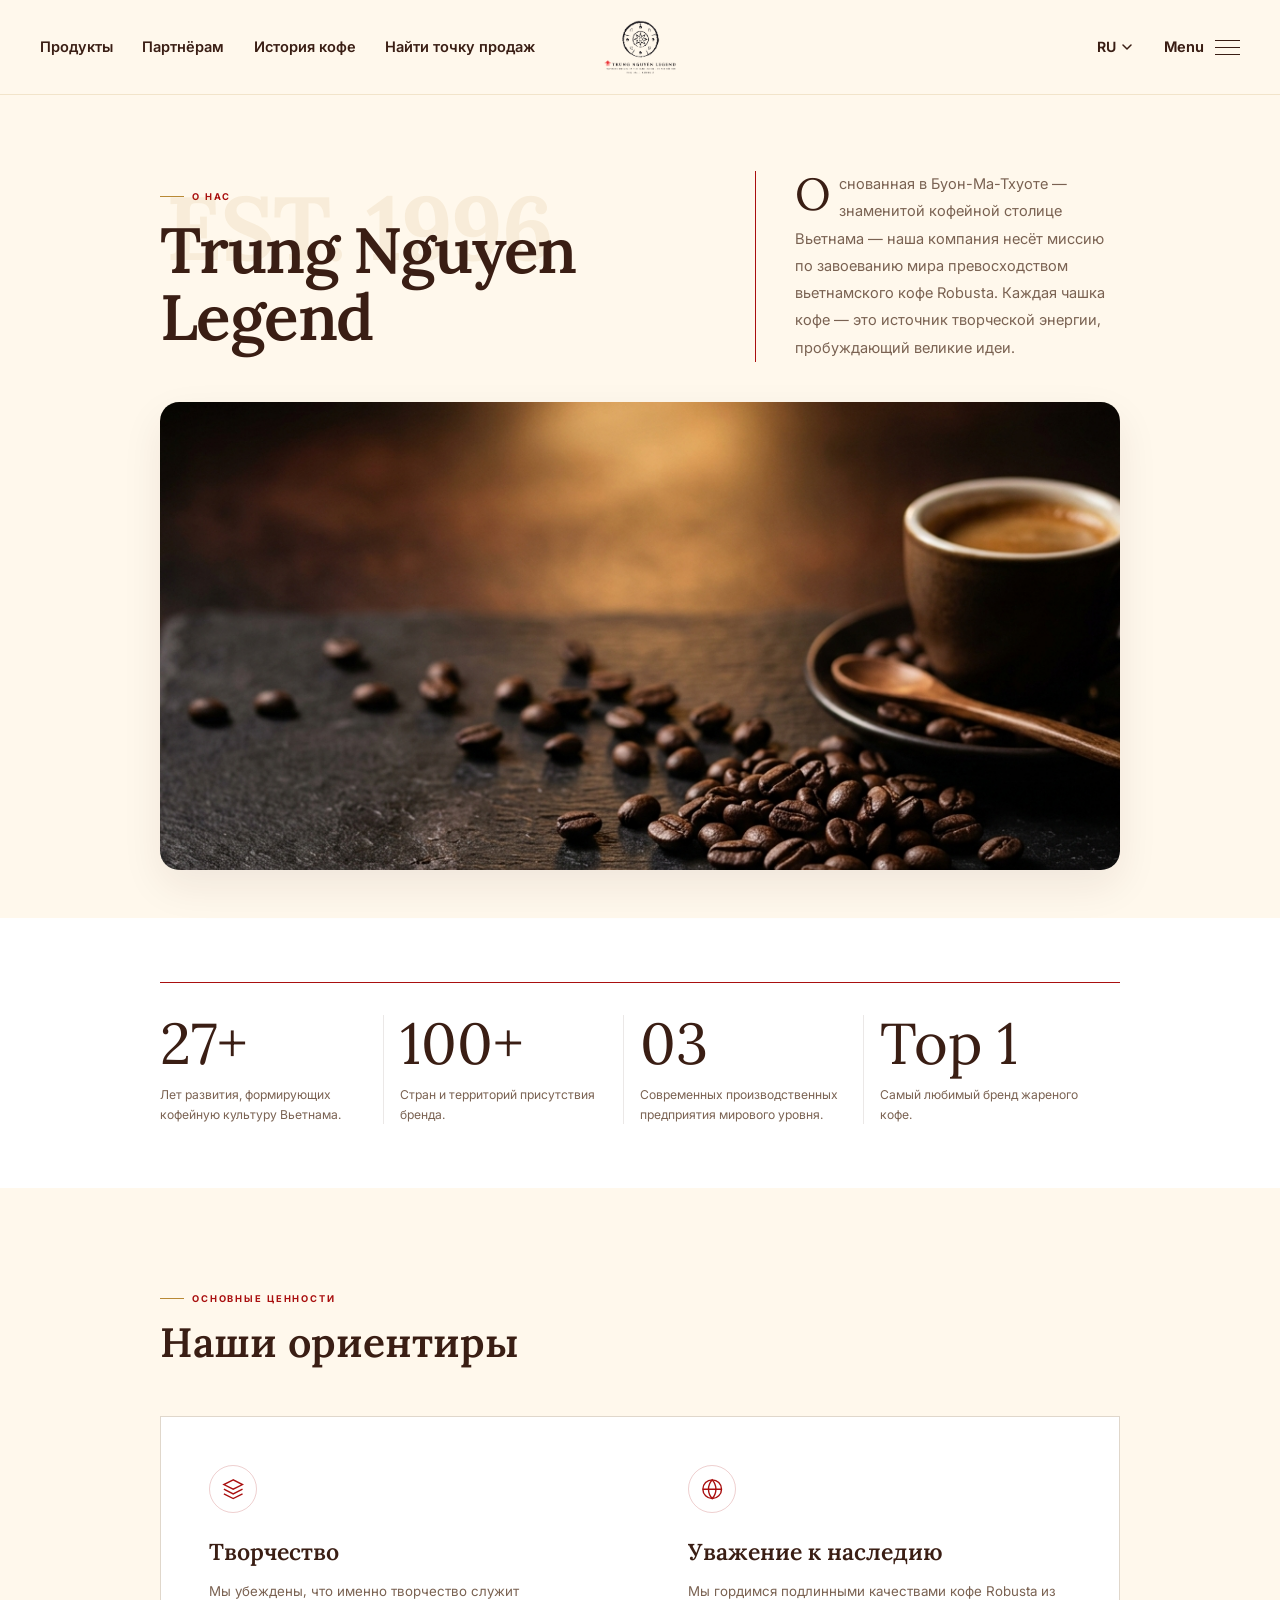
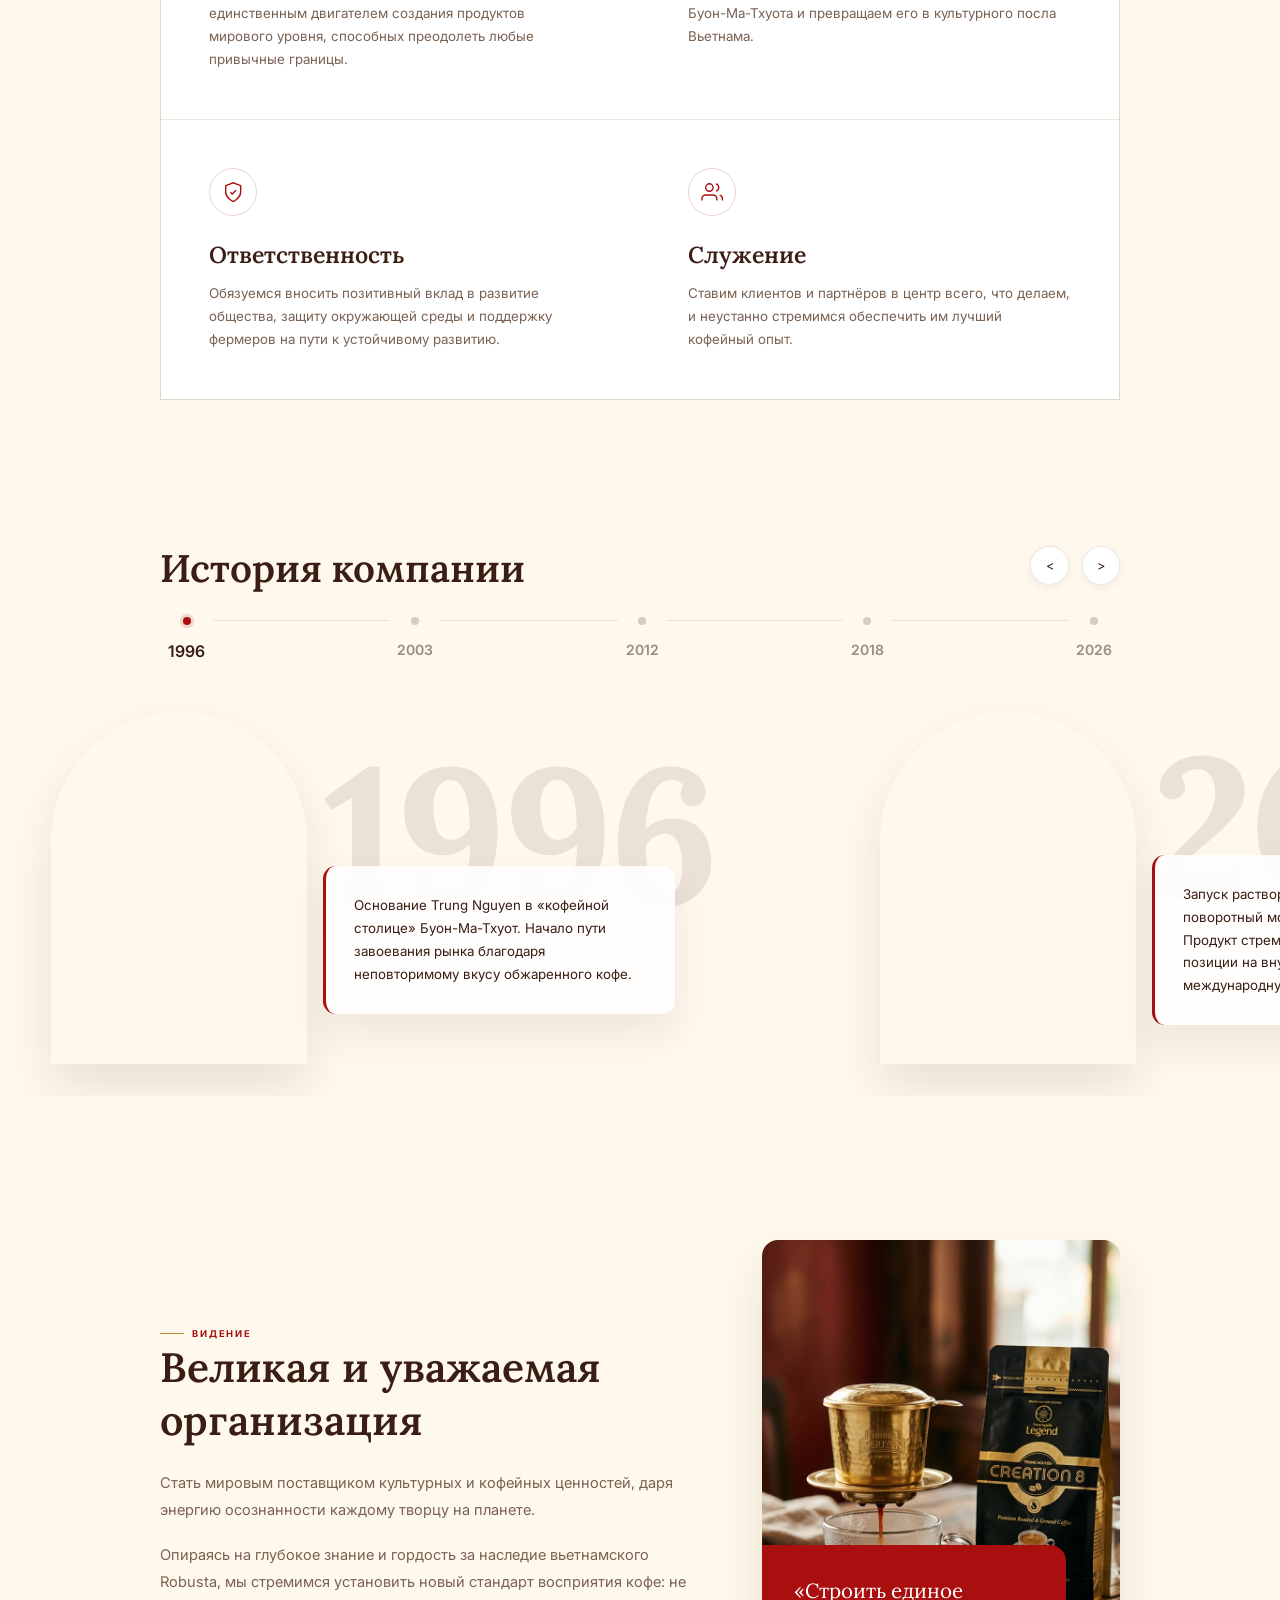
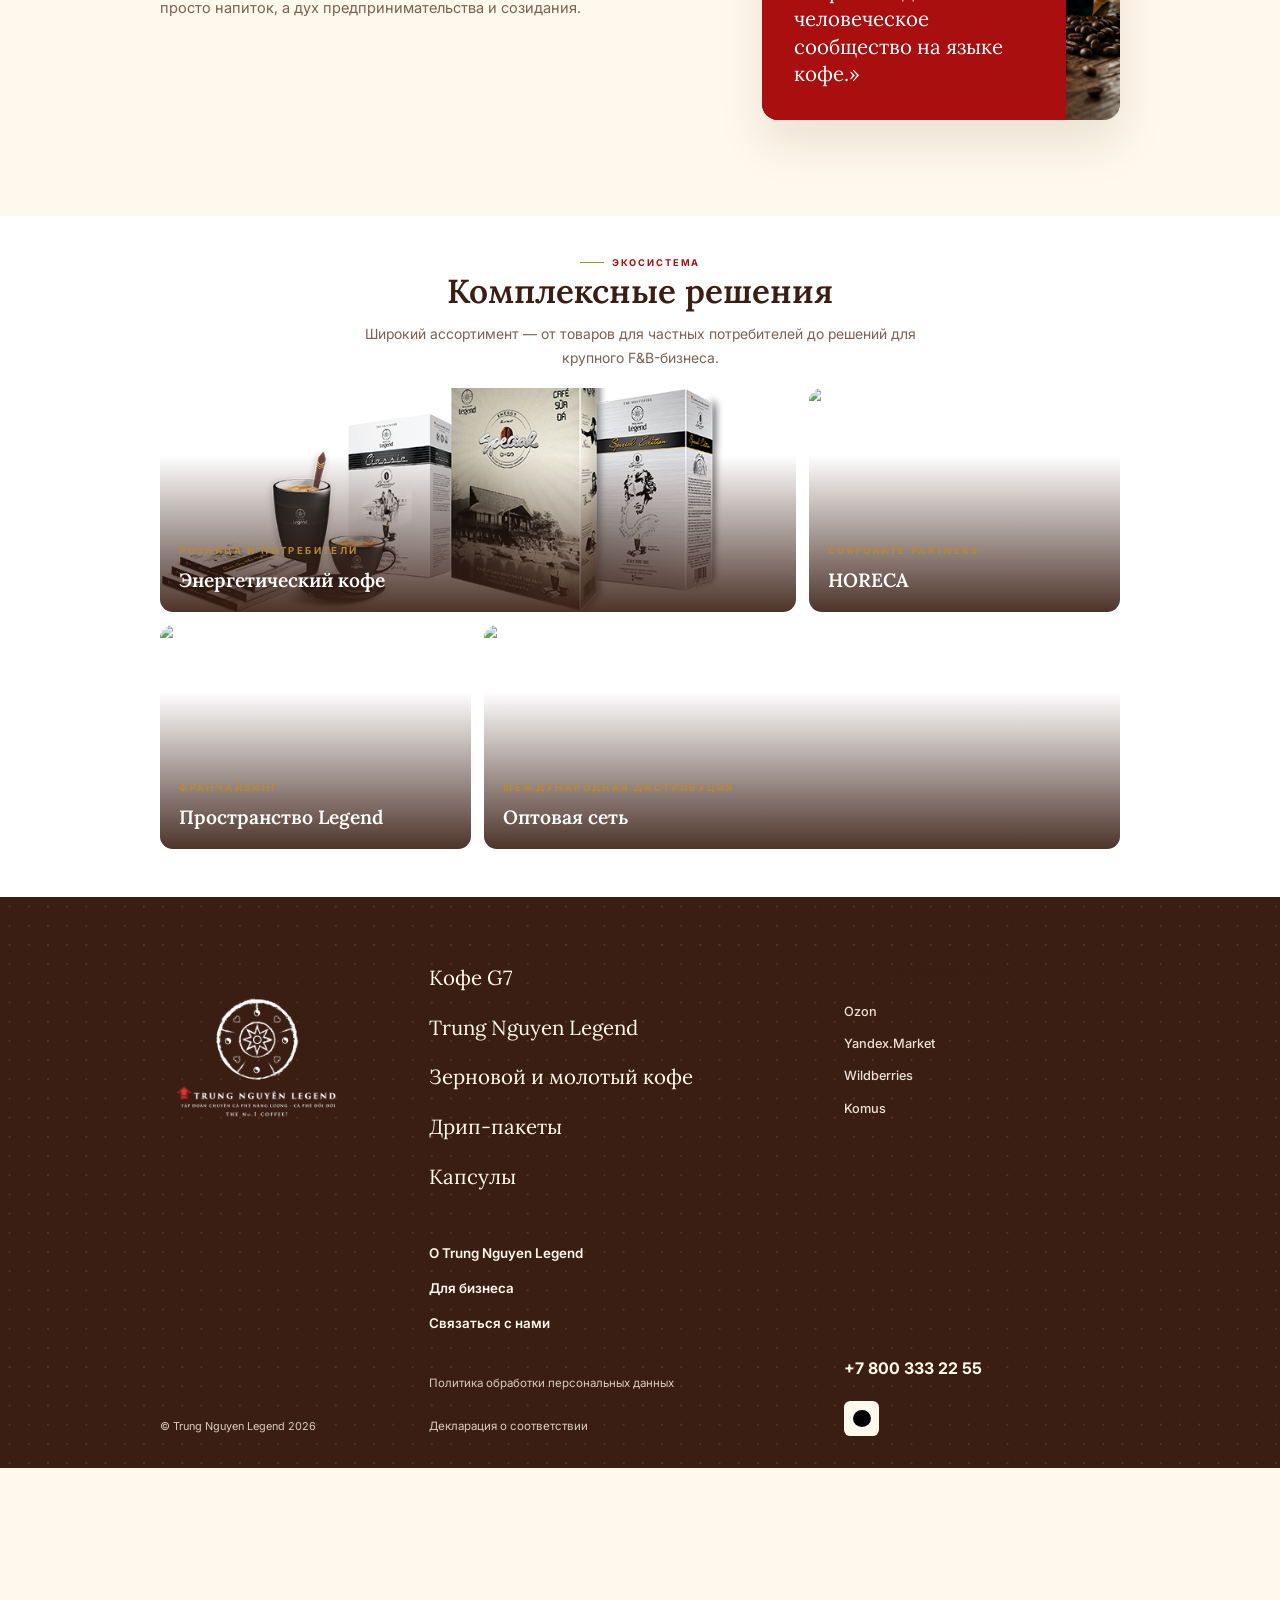
==== commit 8925113e: "Translate to Russian, optimize layout, fix red borders overlap, improve scroll UX with Lenis" ====
--- a/about.html
+++ b/about.html
@@ -1,159 +1,975 @@
 <!doctype html>
-<html lang="vi">
+<html lang="ru">
 <head>
   <meta charset="utf-8">
   <meta name="viewport" content="width=device-width, initial-scale=1">
-  <title>Về chúng tôi | Trung Nguyên Legend</title>
-  <meta name="description" content="Tìm hiểu di sản, tầm nhìn, triết lý cà phê năng lượng và định hướng quốc tế của Trung Nguyên Legend.">
-  <meta property="og:title" content="Về Trung Nguyên Legend">
-  <meta property="og:description" content="Di sản cà phê Việt Nam và tinh thần khai mở dành cho thị trường quốc tế.">
-  <meta property="og:type" content="website">
-  <meta property="og:image" content="assets/images/origin-buon-ma-thuot.svg">
-  <link rel="canonical" href="https://ru.trungnguyenlegend.example/about.html">
-  <!-- TODO: Cấu hình Yandex.Webmaster và IndexNow trên website chính thức. -->
+  <title>О нас | Trung Nguyen Legend</title>
+  <meta name="description" content="Узнайте о наследии, видении, философии энергетического кофе и глобальном пути развития Trung Nguyen Legend.">
   <link rel="stylesheet" href="css/style.css">
   <link rel="stylesheet" href="css/responsive.css">
   <link rel="stylesheet" href="css/animations.css">
+  <style>
+    /* =========================================================
+       ABOUT PAGE - JDE PROFESSIONAL INSPIRED LAYOUT
+       ========================================================= */
+    :root {
+      --sa-padding-lg: 120px 0;
+      --sa-padding-md: 80px 0;
+    }
+
+    /* SCROLL REVEAL ANIMATIONS */
+    .sa-reveal {
+      opacity: 0;
+      transform: translateY(40px);
+      transition: all 1s cubic-bezier(0.16, 1, 0.3, 1);
+    }
+    .sa-reveal.is-visible {
+      opacity: 1;
+      transform: translateY(0);
+    }
+
+    /* 1. HERO INTRO AREA */
+    .about-hero {
+      padding: 120px 0 60px;
+      background-color: var(--color-cream);
+      position: relative;
+    }
+    .about-hero-grid {
+      display: grid;
+      grid-template-columns: 1.2fr 0.8fr;
+      gap: 60px;
+      margin-bottom: 50px;
+      align-items: center;
+    }
+    .about-hero-title {
+      position: relative;
+    }
+    .about-hero-title .ghost-text {
+      position: absolute;
+      top: -35px;
+      left: 8px;
+      font-size: 7rem;
+      font-family: var(--font-display);
+      font-weight: 700;
+      color: rgba(184, 137, 53, 0.1);
+      z-index: 0;
+      pointer-events: none;
+      letter-spacing: -2px;
+    }
+    .about-hero-title h1 {
+      font-size: 5rem;
+      line-height: 1.05;
+      color: var(--color-brown);
+      margin: 0;
+      letter-spacing: -2px;
+      position: relative;
+      z-index: 1;
+    }
+    .about-hero-desc {
+      position: relative;
+      padding-left: 48px;
+      border-left: 2px solid var(--color-red);
+    }
+    .about-hero-desc p {
+      font-size: 1.15rem;
+      line-height: 1.85;
+      color: var(--color-muted);
+      margin: 0;
+    }
+    .about-hero-desc p::first-letter {
+      font-family: var(--font-display);
+      font-size: 3.5rem;
+      float: left;
+      line-height: 0.8;
+      margin-right: 10px;
+      margin-top: 6px;
+      color: var(--color-brown);
+    }
+    .about-hero-media {
+      width: 100%;
+      height: 65vh;
+      border-radius: 24px;
+      overflow: hidden;
+      position: relative;
+      box-shadow: 0 20px 50px rgba(58, 30, 20, 0.08);
+    }
+    .about-hero-media img {
+      width: 100%;
+      height: 100%;
+      object-fit: cover;
+    }
+
+    /* 2. KEY STATS (4 COLUMNS) */
+    .about-stats {
+      padding: var(--sa-padding-md);
+      background-color: var(--color-white);
+    }
+    .stats-grid {
+      display: grid;
+      grid-template-columns: repeat(4, 1fr);
+      gap: 0;
+      border-top: 1px solid var(--color-red);
+      padding-top: 40px;
+    }
+    .stat-item {
+      padding-right: 40px;
+      position: relative;
+    }
+    .stat-item::after {
+      content: '';
+      position: absolute;
+      right: 20px;
+      top: 0;
+      bottom: 0;
+      width: 1px;
+      background-color: rgba(58, 30, 20, 0.1);
+    }
+    .stat-item:last-child::after {
+      display: none;
+    }
+    .stat-num {
+      font-family: var(--font-display);
+      font-size: 4.5rem;
+      color: var(--color-brown);
+      line-height: 1;
+      margin-bottom: 16px;
+      font-weight: 400;
+    }
+    .stat-label {
+      font-size: 0.95rem;
+      color: var(--color-muted);
+      line-height: 1.6;
+    }
+
+    /* 3. OUR VALUES GRID (2x2) */
+    .about-values {
+      padding: var(--sa-padding-lg);
+      background-color: var(--color-cream);
+    }
+    .section-header-left {
+      margin-bottom: 60px;
+    }
+    .section-header-left .eyebrow {
+      margin-bottom: 12px;
+    }
+    .section-header-left h2 {
+      font-size: 3.2rem;
+      margin-bottom: 20px;
+    }
+    .values-grid {
+      display: grid;
+      grid-template-columns: 1fr 1fr;
+      border: 1px solid rgba(58, 30, 20, 0.08);
+      background-color: rgba(58, 30, 20, 0.08); /* acts as grid lines */
+      gap: 1px; /* 1px gap for grid lines */
+    }
+    .value-card {
+      padding: 60px;
+      background-color: var(--color-white);
+      transition: background-color 0.4s ease;
+    }
+    .value-card:hover {
+      background-color: rgba(169, 15, 15, 0.02);
+    }
+    .value-icon {
+      width: 60px;
+      height: 60px;
+      border: 1px solid rgba(169, 15, 15, 0.2);
+      border-radius: 50%;
+      display: flex;
+      align-items: center;
+      justify-content: center;
+      color: var(--color-red);
+      margin-bottom: 30px;
+    }
+    .value-title {
+      font-family: var(--font-display);
+      font-size: 1.8rem;
+      color: var(--color-brown);
+      margin-bottom: 16px;
+    }
+    .value-desc {
+      font-size: 1.05rem;
+      color: var(--color-muted);
+      line-height: 1.7;
+    }
+
+    /* 4. TIMELINE (ARCHWAY CREATIVE) */
+    .about-timeline {
+      padding: 60px 0;
+      background-color: var(--color-cream);
+      overflow: hidden;
+      position: relative;
+    }
+    .about-timeline h2 {
+      font-size: 3rem;
+      color: var(--color-brown);
+      margin-bottom: 30px;
+    }
+    .timeline-nav {
+      position: relative;
+      display: flex;
+      justify-content: space-between;
+      margin-bottom: 40px;
+      padding-top: 10px;
+    }
+    .timeline-nav-line {
+      position: absolute;
+      top: 14px;
+      left: 0;
+      right: 0;
+      height: 1px;
+      background-color: rgba(58,30,20,0.1);
+      z-index: 1;
+    }
+    .timeline-nav-item {
+      position: relative;
+      z-index: 2;
+      display: flex;
+      flex-direction: column;
+      align-items: center;
+      gap: 16px;
+      background-color: var(--color-cream);
+      padding: 0 10px;
+    }
+    .timeline-nav-item .nav-dot {
+      width: 10px;
+      height: 10px;
+      border-radius: 50%;
+      background-color: rgba(58,30,20,0.2);
+      transition: all 0.3s ease;
+    }
+    .timeline-nav-item .nav-year {
+      font-weight: 600;
+      font-size: 1.1rem;
+      color: rgba(58,30,20,0.5);
+      transition: all 0.3s ease;
+    }
+    .timeline-nav-item.active .nav-dot {
+      background-color: var(--color-red);
+      box-shadow: 0 0 0 4px rgba(169, 15, 15, 0.15);
+    }
+    .timeline-nav-item.active .nav-year {
+      color: var(--color-brown);
+      font-size: 1.25rem;
+    }
+
+    .timeline-slider {
+      display: flex;
+      overflow-x: auto;
+      scroll-snap-type: x mandatory;
+      scrollbar-width: none;
+      padding-bottom: 20px;
+    }
+    .timeline-slider::-webkit-scrollbar { display: none; }
+    
+    .timeline-slide {
+      min-width: max-content;
+      padding-right: 15vw;
+      scroll-snap-align: start;
+      position: relative;
+      height: 480px;
+      display: flex;
+      align-items: center;
+      gap: 20px;
+    }
+    .slide-image {
+      width: 320px;
+      height: 440px;
+      border-radius: 200px 200px 0 0;
+      overflow: hidden;
+      position: relative;
+      z-index: 1;
+      margin-left: 5vw;
+      box-shadow: 0 30px 60px rgba(58,30,20,0.1);
+      flex-shrink: 0;
+    }
+    .slide-image img {
+      width: 100%;
+      height: 100%;
+      object-fit: cover;
+      filter: grayscale(100%);
+      transition: all 0.6s ease;
+    }
+    .timeline-slide:hover .slide-image img {
+      filter: grayscale(0%);
+      transform: scale(1.05);
+    }
+    .slide-content {
+      position: relative;
+      z-index: 2;
+      width: 440px;
+      display: flex;
+      flex-direction: column;
+      flex-shrink: 0;
+    }
+    .slide-year-ghost {
+      font-family: var(--font-display);
+      font-size: 15rem;
+      color: rgba(58, 30, 20, 0.1);
+      line-height: 0.75;
+      margin-bottom: -50px;
+      font-weight: 700;
+      letter-spacing: -6px;
+      margin-left: 0;
+      pointer-events: none;
+      z-index: 1;
+      white-space: nowrap;
+    }
+    .slide-text-box {
+      background: rgba(255, 255, 255, 0.85);
+      backdrop-filter: blur(12px);
+      padding: 35px;
+      border-radius: 16px;
+      box-shadow: 0 25px 50px rgba(58,30,20,0.08);
+      border-left: 4px solid var(--color-red);
+      position: relative;
+      z-index: 3;
+    }
+    .slide-desc {
+      font-size: 1.05rem;
+      color: var(--color-brown);
+      line-height: 1.7;
+      margin: 0;
+    }
+    
+    .slide-controls {
+      display: flex;
+      align-items: center;
+      gap: 16px;
+      margin-top: 30px;
+      margin-left: 30px;
+      position: relative;
+      z-index: 3;
+    }
+    .slide-btn {
+      width: 48px;
+      height: 48px;
+      border-radius: 50%;
+      background-color: #fff;
+      border: 1px solid rgba(58,30,20,0.1);
+      display: flex;
+      align-items: center;
+      justify-content: center;
+      cursor: pointer;
+      box-shadow: 0 4px 12px rgba(0,0,0,0.05);
+      color: var(--color-brown);
+      transition: all 0.3s ease;
+    }
+    .slide-btn:hover {
+      background-color: var(--color-red);
+      color: var(--color-white);
+      border-color: var(--color-red);
+    }
+    .slide-progress {
+      flex-grow: 1;
+      height: 1px;
+      background-color: rgba(58,30,20,0.1);
+      position: relative;
+      max-width: 200px;
+    }
+
+    /* 5. VISION & MISSION */
+    .about-vision {
+      padding: var(--sa-padding-lg);
+      background-color: var(--color-cream);
+    }
+    .vision-grid {
+      display: grid;
+      grid-template-columns: 1.2fr 0.8fr;
+      gap: 80px;
+      align-items: center;
+    }
+    .vision-content h2 {
+      font-size: 3.2rem;
+      margin-bottom: 30px;
+    }
+    .vision-content p {
+      font-size: 1.15rem;
+      color: var(--color-muted);
+      line-height: 1.8;
+      margin-bottom: 24px;
+    }
+    .vision-media {
+      position: relative;
+      border-radius: 20px;
+      overflow: hidden;
+      box-shadow: 0 30px 60px rgba(58, 30, 20, 0.1);
+      height: 600px;
+    }
+    .vision-media img {
+      width: 100%;
+      height: 100%;
+      object-fit: cover;
+      display: block;
+    }
+    .vision-callout {
+      position: absolute;
+      bottom: 0;
+      left: 0;
+      background-color: var(--color-red);
+      color: var(--color-white);
+      padding: 40px;
+      max-width: 85%;
+      border-radius: 0 20px 0 0;
+    }
+    .vision-callout blockquote {
+      font-family: var(--font-display);
+      font-size: 1.6rem;
+      line-height: 1.35;
+      margin: 0;
+    }
+
+    /* 6. ASYMMETRIC GRID (BUSINESS SOLUTIONS) */
+    .about-solutions {
+      padding: 40px 0 60px;
+      background-color: var(--color-white);
+    }
+    .solutions-header {
+      text-align: center;
+      max-width: 700px;
+      margin: 0 auto 24px;
+    }
+    .solutions-header h2 {
+      font-size: 2.6rem;
+      margin-bottom: 12px;
+    }
+    .solutions-grid {
+      display: grid;
+      grid-template-columns: repeat(3, 1fr);
+      gap: 16px;
+    }
+    .solution-card {
+      position: relative;
+      border-radius: 16px;
+      overflow: hidden;
+      height: 280px;
+      display: flex;
+      flex-direction: column;
+      justify-content: flex-end;
+      padding: 24px;
+      color: var(--color-white);
+      transition: transform 0.4s ease;
+    }
+    .solution-card:hover {
+      transform: translateY(-8px);
+    }
+    .solution-card--large {
+      grid-column: span 2;
+    }
+    .solution-card img {
+      position: absolute;
+      inset: 0;
+      width: 100%;
+      height: 100%;
+      object-fit: cover;
+      z-index: 1;
+      transition: transform 0.8s ease;
+    }
+    .solution-card:hover img {
+      transform: scale(1.05);
+    }
+    .solution-card::after {
+      content: '';
+      position: absolute;
+      inset: 0;
+      background: linear-gradient(to top, rgba(58, 30, 20, 0.9) 0%, rgba(58, 30, 20, 0) 70%);
+      z-index: 2;
+    }
+    .solution-content {
+      position: relative;
+      z-index: 3;
+    }
+    .solution-cat {
+      font-size: 0.75rem;
+      text-transform: uppercase;
+      letter-spacing: 3px;
+      color: var(--color-gold);
+      margin-bottom: 12px;
+      font-weight: 700;
+    }
+    .solution-title {
+      font-family: var(--font-display);
+      font-size: 1.5rem;
+      color: var(--color-white);
+      margin-bottom: 0;
+    }
+
+    /* RESPONSIVE */
+    @media (max-width: 1024px) {
+      .about-hero-grid, .vision-grid { grid-template-columns: 1fr; gap: 40px; }
+      .about-hero-title h1 { font-size: 3.5rem; }
+      .stats-grid { grid-template-columns: 1fr 1fr; gap: 40px; }
+      .stat-item::after { display: none; }
+      .solutions-grid { grid-template-columns: 1fr 1fr; }
+      .solution-card--large { grid-column: span 1; }
+      .vision-media { height: 400px; }
+    }
+    @media (max-width: 768px) {
+      .about-hero { padding-top: 120px; }
+      .stats-grid, .values-grid, .solutions-grid { grid-template-columns: 1fr; gap: 20px; }
+      .value-card { padding: 40px; }
+      .about-hero-media { height: 50vh; }
+      .vision-callout { position: relative; max-width: 100%; border-radius: 0 0 20px 20px; }
+      .vision-media { border-radius: 20px; height: auto; }
+      .timeline-wrapper { gap: 20px; }
+      .timeline-item { min-width: 280px; }
+    }
+  </style>
 </head>
 <body>
-  <a class="skip-link" href="#main-content">Bỏ qua đến nội dung</a>
+  <a class="skip-link" href="#main-content">Перейти к содержимому</a>
+  
   <header class="site-header" data-header>
     <div class="container--wide header-inner">
-      <nav class="header-primary" aria-label="Điều hướng chính">
-        <a data-page="products.html" href="products.html">Sản phẩm</a>
-        <a data-page="partners.html" href="partners.html">Đối tác/NPP</a>
-        <a data-page="coffee-story.html" href="coffee-story.html">Câu chuyện cà phê</a>
+      <nav class="header-primary" aria-label="Главная навигация">
+        <a data-page="products.html" href="products.html">Продукты</a>
+        <a data-page="partners.html" href="partners.html">Партнёрам</a>
+        <a data-page="coffee-story.html" href="coffee-story.html">История кофе</a>
+      <a data-page="where-to-buy.html" href="where-to-buy.html">Найти точку продаж</a>
       </nav>
-      <a class="brand-logo" href="index.html" aria-label="Trung Nguyên Legend - Trang chủ"><img class="logo-color" src="assets/logo/logo.png" alt="Trung Nguyên Legend"></a>
-      <div class="header-actions"><a class="header-find" href="where-to-buy.html">Tìm điểm bán</a><button class="menu-toggle" type="button" data-menu-open aria-label="Mở danh mục điều hướng"><span>Menu</span><span class="hamburger" aria-hidden="true"></span></button></div>
+      <a class="brand-logo" href="index.html" aria-label="Trung Nguyen Legend - Главная"><img class="logo-color" src="assets/logo/logo.png" alt="Trung Nguyen Legend"></a>
+      <div class="header-actions">
+        <div class="lang-switcher">
+          <button class="lang-current" type="button" aria-haspopup="listbox" aria-expanded="false">
+            RU
+            <svg width="10" height="6" viewBox="0 0 10 6" fill="none"><path d="M1 1L5 5L9 1" stroke="currentColor" stroke-width="1.5" stroke-linecap="round" stroke-linejoin="round"/></svg>
+          </button>
+          <div class="lang-dropdown" role="listbox">
+            <a href="#" class="lang-option active" role="option">RU - Русский</a>
+            <a href="#" class="lang-option" role="option">EN - English</a>
+            </div>
+        </div>
+        <button class="menu-toggle" type="button" data-menu-open aria-label="Открыть навигационное меню"><span>Menu</span><span class="hamburger" aria-hidden="true"></span></button>
+      </div>
     </div>
   </header>
-  <div class="fullscreen-menu" data-menu role="dialog" aria-modal="true" aria-label="Danh mục điều hướng" aria-hidden="true">
+
+  <div class="fullscreen-menu" data-menu role="dialog" aria-modal="true" aria-label="Меню навигации" aria-hidden="true">
     <div class="container--wide">
-      <div class="menu-head"><a class="brand-logo" href="index.html"><img src="assets/logo/logo-light.png" alt="Trung Nguyên Legend"></a><button class="menu-close" type="button" data-menu-close aria-label="Đóng danh mục điều hướng"></button></div>
+      <div class="menu-head">
+        <a class="brand-logo" href="index.html"><img src="assets/logo/logo-light.png" alt="Trung Nguyen Legend"></a>
+        <button class="menu-close" type="button" data-menu-close aria-label="Закрыть навигационное меню"></button>
+      </div>
       <div class="menu-layout">
-        <nav class="menu-nav" aria-label="Danh mục đầy đủ">
-          <a data-page="index.html" href="index.html">Trang chủ</a><a data-page="about.html" href="about.html">Về chúng tôi</a><a data-page="products.html" href="products.html">Sản phẩm</a><a data-page="coffee-story.html" href="coffee-story.html">Câu chuyện cà phê</a><a data-page="partners.html" href="partners.html">Đối tác/NPP</a><a data-page="where-to-buy.html" href="where-to-buy.html">Tìm điểm bán</a><a data-page="news.html" href="news.html">Tin tức</a><a data-page="contact.html" href="contact.html">Liên hệ</a>
+        <nav class="menu-nav" aria-label="Полное меню">
+          <a data-page="index.html" href="index.html">Главная</a>
+          <a data-page="about.html" href="about.html" class="active">О нас</a>
+          <a data-page="products.html" href="products.html">Продукты</a>
+          <a data-page="coffee-story.html" href="coffee-story.html">История кофе</a>
+          <a data-page="partners.html" href="partners.html">Партнёрам</a>
+          <a data-page="where-to-buy.html" href="where-to-buy.html">Найти точку продаж</a>
+          <a data-page="news.html" href="news.html">Новости</a>
+          <a data-page="contact.html" href="contact.html">Контакты</a>
         </nav>
         <aside class="menu-aside">
-          <span class="eyebrow">Thị trường Nga</span><h2>Kết nối cùng cà phê Việt Nam</h2><p>Tư vấn danh mục cho bán lẻ, horeca, quà tặng và hệ thống phân phối quốc tế.</p><a class="btn btn--cream" href="partners.html#dang-ky">Đăng ký hợp tác</a>
-          <div class="social-links"><a class="social-link" href="#"><img src="assets/icons/telegram.svg" alt="">Telegram</a><a class="social-link" href="#"><img src="assets/icons/vk.svg" alt="">VK</a></div>
+          <span class="eyebrow">Российский рынок</span>
+          <h2>Откройте для себя вьетнамский кофе</h2>
+          <p>Узнайте о вкусах перед выбором продукта или обсудите условия сотрудничества.</p>
+          <a class="btn btn--cream" href="products.html">Смотреть продукты</a>
+          <div class="social-links">
+            <a class="social-link" href="#"><img src="assets/icons/telegram.svg" alt="">Telegram</a>
+            <a class="social-link" href="#"><img src="assets/icons/vk.svg" alt="">VK</a>
+          </div>
         </aside>
       </div>
     </div>
   </div>
 
   <main id="main-content" class="page-main">
-    <section class="page-hero page-hero--with-visual">
-      <div class="container two-column">
-        <div class="section-heading">
-          <span class="eyebrow">Thương hiệu</span>
-          <h1>Về Trung Nguyên Legend</h1>
-          <p class="lead">Một thương hiệu cà phê Việt Nam theo đuổi tinh thần năng lượng, sáng tạo và khát vọng đưa bản sắc Việt đến người thưởng thức quốc tế.</p>
-        </div>
-        <figure class="page-hero__image"><img src="assets/images/origin-buon-ma-thuot.svg" alt="Minh họa cội nguồn cà phê tại Buôn Ma Thuột"></figure>
+    
+    <!-- 1. HERO INTRO AREA -->
+    <section class="about-hero">
+      <div class="container--wide">
+        <div class="about-hero-grid">
+          <div class="about-hero-title sa-reveal">
+            <span class="eyebrow" style="margin-bottom:16px;">О нас</span>
+            <div class="ghost-text">EST. 1996</div>
+            <h1>Trung Nguyen<br>Legend</h1>
+          </div>
+          <div class="about-hero-desc sa-reveal" style="transition-delay: 0.1s;">
+            <p>Основанная в Буон-Ма-Тхуоте — знаменитой кофейной столице Вьетнама — наша компания несёт миссию по завоеванию мира превосходством вьетнамского кофе Robusta. Каждая чашка кофе — это источник творческой энергии, пробуждающий великие идеи.</p>
+          </div>
+        </div>
+        <div class="about-hero-media sa-reveal" style="transition-delay: 0.2s;">
+          <img src="assets/images/hero-bg.png" alt="Пространство Trung Nguyen Legend">
+        </div>
       </div>
     </section>
 
-    <section class="section">
-      <div class="container two-column">
-        <div class="section-heading reveal">
-          <span class="eyebrow">Giới thiệu</span>
-          <h2>Di sản được kể bằng hương vị</h2>
-          <p>Trung Nguyên Legend mang đến hệ sản phẩm cà phê Việt Nam với hương vị đậm sâu, tinh thần năng lượng và câu chuyện thương hiệu giàu bản sắc, phù hợp cho cả người tiêu dùng cá nhân lẫn hệ thống phân phối tại thị trường quốc tế.</p>
-          <p>Từ G7 tiện lợi, cà phê rang xay đến bộ sưu tập cao cấp, mỗi dòng sản phẩm tạo một điểm chạm khác nhau nhưng thống nhất về hình ảnh Việt Nam tự tin và hiện đại.</p>
-        </div>
-        <div class="feature-grid reveal">
-          <article class="feature-card"><span class="feature-number">01</span><h3>Cội nguồn</h3><p>Gắn với văn hóa cà phê và vùng nguyên liệu Việt Nam.</p></article>
-          <article class="feature-card"><span class="feature-number">02</span><h3>Chất vị</h3><p>Robusta đậm, giàu thân vị và dễ nhận biết.</p></article>
-          <article class="feature-card"><span class="feature-number">03</span><h3>Khát vọng</h3><p>Đưa trải nghiệm cà phê Việt đến thị trường toàn cầu.</p></article>
-          <article class="feature-card"><span class="feature-number">04</span><h3>Danh mục</h3><p>Đủ rộng cho tiêu dùng, quà tặng và phân phối.</p></article>
+    <!-- 2. KEY STATS (4 COLUMNS) -->
+    <section class="about-stats">
+      <div class="container--wide">
+        <div class="stats-grid sa-reveal">
+          <div class="stat-item">
+            <div class="stat-num">27+</div>
+            <div class="stat-label">Лет развития, формирующих кофейную культуру Вьетнама.</div>
+          </div>
+          <div class="stat-item">
+            <div class="stat-num">100+</div>
+            <div class="stat-label">Стран и территорий присутствия бренда.</div>
+          </div>
+          <div class="stat-item">
+            <div class="stat-num">03</div>
+            <div class="stat-label">Современных производственных предприятия мирового уровня.</div>
+          </div>
+          <div class="stat-item">
+            <div class="stat-num">Top 1</div>
+            <div class="stat-label">Самый любимый бренд жареного кофе.</div>
+          </div>
         </div>
       </div>
     </section>
 
-    <section class="section section--beige">
-      <div class="container two-column">
-        <div class="reveal">
-          <div class="section-heading">
-            <span class="eyebrow">Hành trình</span>
-            <h2>Những dấu mốc thương hiệu</h2>
-            <p>Một hành trình phát triển từ tình yêu cà phê Việt đến hệ sinh thái sản phẩm sẵn sàng gặp gỡ người tiêu dùng quốc tế.</p>
-          </div>
-        </div>
-        <div class="timeline reveal">
-          <article class="timeline-item"><span class="timeline-year">KHỞI NGUỒN</span><h3>Từ Buôn Ma Thuột</h3><p>Khơi nguồn cảm hứng từ thủ phủ cà phê và văn hóa thưởng thức Việt Nam.</p></article>
-          <article class="timeline-item"><span class="timeline-year">ĐỊNH HÌNH</span><h3>Cà phê năng lượng</h3><p>Xây dựng ngôn ngữ thương hiệu về sự tỉnh thức và sáng tạo.</p></article>
-          <article class="timeline-item"><span class="timeline-year">MỞ RỘNG</span><h3>Hệ danh mục đa dạng</h3><p>G7, rang xay, bộ sưu tập Legend, viên nén và phin giấy.</p></article>
-          <article class="timeline-item"><span class="timeline-year">QUỐC TẾ</span><h3>Sẵn sàng cho thị trường mới</h3><p>Tối ưu trải nghiệm sản phẩm, đối tác và điểm bán cho người tiêu dùng Nga.</p></article>
+    <!-- 3. OUR VALUES GRID (2x2) -->
+    <section class="about-values">
+      <div class="container--wide">
+        <div class="section-header-left sa-reveal">
+          <span class="eyebrow">Основные ценности</span>
+          <h2>Наши ориентиры</h2>
+        </div>
+        <div class="values-grid sa-reveal">
+          <div class="value-card">
+            <div class="value-icon">
+              <svg viewBox="0 0 24 24" width="28" height="28" fill="none" stroke="currentColor" stroke-width="1.5"><path d="M12 2L2 7l10 5 10-5-10-5zM2 17l10 5 10-5M2 12l10 5 10-5"/></svg>
+            </div>
+            <h3 class="value-title">Творчество</h3>
+            <p class="value-desc">Мы убеждены, что именно творчество служит единственным двигателем создания продуктов мирового уровня, способных преодолеть любые привычные границы.</p>
+          </div>
+          <div class="value-card">
+            <div class="value-icon">
+              <svg viewBox="0 0 24 24" width="28" height="28" fill="none" stroke="currentColor" stroke-width="1.5"><circle cx="12" cy="12" r="10"/><path d="M12 2a15.3 15.3 0 014 10 15.3 15.3 0 01-4 10 15.3 15.3 0 01-4-10 15.3 15.3 0 014-10zM2 12h20"/></svg>
+            </div>
+            <h3 class="value-title">Уважение к наследию</h3>
+            <p class="value-desc">Мы гордимся подлинными качествами кофе Robusta из Буон-Ма-Тхуота и превращаем его в культурного посла Вьетнама.</p>
+          </div>
+          <div class="value-card">
+            <div class="value-icon">
+              <svg viewBox="0 0 24 24" width="28" height="28" fill="none" stroke="currentColor" stroke-width="1.5"><path d="M12 22s8-4 8-10V5l-8-3-8 3v7c0 6 8 10 8 10z"/><path d="M9 12l2 2 4-4"/></svg>
+            </div>
+            <h3 class="value-title">Ответственность</h3>
+            <p class="value-desc">Обязуемся вносить позитивный вклад в развитие общества, защиту окружающей среды и поддержку фермеров на пути к устойчивому развитию.</p>
+          </div>
+          <div class="value-card">
+            <div class="value-icon">
+              <svg viewBox="0 0 24 24" width="28" height="28" fill="none" stroke="currentColor" stroke-width="1.5"><path d="M17 21v-2a4 4 0 00-4-4H5a4 4 0 00-4 4v2"/><circle cx="9" cy="7" r="4"/><path d="M23 21v-2a4 4 0 00-3-3.87M16 3.13a4 4 0 010 7.75"/></svg>
+            </div>
+            <h3 class="value-title">Служение</h3>
+            <p class="value-desc">Ставим клиентов и партнёров в центр всего, что делаем, и неустанно стремимся обеспечить им лучший кофейный опыт.</p>
+          </div>
         </div>
       </div>
     </section>
 
-    <section class="section">
+    <!-- 4. TIMELINE (ARCHWAY CREATIVE) -->
+    <section class="about-timeline">
+      <div class="container--wide sa-reveal">
+        <div style="display: flex; justify-content: space-between; align-items: flex-end; margin-bottom: 20px;">
+          <h2 style="margin-bottom: 0;">История компании</h2>
+          <div class="slide-controls" style="margin: 0 0 10px 0;">
+            <button class="slide-btn global-prev-btn" aria-label="Previous">&lt;</button>
+            <button class="slide-btn global-next-btn" aria-label="Next">&gt;</button>
+          </div>
+        </div>
+        
+        <div class="timeline-nav">
+          <div class="timeline-nav-line"></div>
+          <div class="timeline-nav-item active">
+            <div class="nav-dot"></div>
+            <div class="nav-year">1996</div>
+          </div>
+          <div class="timeline-nav-item">
+            <div class="nav-dot"></div>
+            <div class="nav-year">2003</div>
+          </div>
+          <div class="timeline-nav-item">
+            <div class="nav-dot"></div>
+            <div class="nav-year">2012</div>
+          </div>
+          <div class="timeline-nav-item">
+            <div class="nav-dot"></div>
+            <div class="nav-year">2018</div>
+          </div>
+          <div class="timeline-nav-item">
+            <div class="nav-dot"></div>
+            <div class="nav-year">2026</div>
+          </div>
+        </div>
+      </div>
+      
+      <div class="timeline-slider sa-reveal" style="transition-delay: 0.1s;">
+        <!-- Slide 1996 -->
+        <div class="timeline-slide">
+          <div class="slide-image">
+            <img src="https://images.unsplash.com/photo-1497935586351-b67a49e012bf?q=80&w=1000&auto=format&fit=crop" alt="1996">
+          </div>
+          <div class="slide-content">
+            <div class="slide-year-ghost">1996</div>
+            <div class="slide-text-box">
+              <p class="slide-desc">Основание Trung Nguyen в «кофейной столице» Буон-Ма-Тхуот. Начало пути завоевания рынка благодаря неповторимому вкусу обжаренного кофе.</p>
+            </div>
+            <!-- Global controls used instead -->
+          </div>
+        </div>
+
+        <!-- Slide 2003 -->
+        <div class="timeline-slide">
+          <div class="slide-image">
+            <img src="https://images.unsplash.com/photo-1554118811-1e0d58224f24?q=80&w=1000&auto=format&fit=crop" alt="2003">
+          </div>
+          <div class="slide-content">
+            <div class="slide-year-ghost">2003</div>
+            <div class="slide-text-box">
+              <p class="slide-desc">Запуск растворимого кофе G7 — поворотный момент в истории бренда. Продукт стремительно занял лидирующие позиции на внутреннем рынке и вышел на международную арену.</p>
+            </div>
+            <!-- Global controls used instead -->
+          </div>
+        </div>
+
+        <!-- Slide 2012 -->
+        <div class="timeline-slide">
+          <div class="slide-image">
+            <img src="https://images.unsplash.com/photo-1559525839-b184a4d698c7?q=80&w=1000&auto=format&fit=crop" alt="2012">
+          </div>
+          <div class="slide-content">
+            <div class="slide-year-ghost">2012</div>
+            <div class="slide-text-box">
+              <p class="slide-desc">Кофе Trung Nguyen стал доверенным брендом более чем в 60 странах мира, особую популярность завоевав в Азии и России.</p>
+            </div>
+            <!-- Global controls used instead -->
+          </div>
+        </div>
+
+        <!-- Slide 2018 -->
+        <div class="timeline-slide">
+          <div class="slide-image">
+            <img src="assets/images/hero-bg.png" alt="2018">
+          </div>
+          <div class="slide-content">
+            <div class="slide-year-ghost">2018</div>
+            <div class="slide-text-box">
+              <p class="slide-desc">Перепозиционирование бренда: формирование премиальной продуктовой экосистемы с акцентом на философию «Кофе — источник энергии и перемен».</p>
+            </div>
+            <!-- Global controls used instead -->
+          </div>
+        </div>
+
+        <!-- Slide 2026 -->
+        <div class="timeline-slide" style="padding-right: 7.5vw;">
+          <div class="slide-image">
+            <img src="assets/images/trung-nguyen-coffee-hero.png" alt="2026">
+          </div>
+          <div class="slide-content">
+            <div class="slide-year-ghost">2026</div>
+            <div class="slide-text-box">
+              <p class="slide-desc">Расширение стратегии на территории Российской Федерации: комплексные кофейные решения для сегментов B2B, HoReCa и индивидуальных потребителей.</p>
+            </div>
+            <!-- Global controls used instead -->
+          </div>
+        </div>
+
+      </div>
+    </section>
+
+    <!-- 5. VISION & MISSION -->
+    <section class="about-vision">
       <div class="container--wide">
-        <div class="section-heading section-heading--center">
-          <span class="eyebrow">Tầm nhìn & sứ mệnh</span>
-          <h2>Lan tỏa năng lượng từ văn hóa cà phê Việt</h2>
-          <p>Xây dựng trải nghiệm thương hiệu đáng tin, từ chất lượng sản phẩm đến câu chuyện và quan hệ hợp tác.</p>
-        </div>
-        <div class="benefit-grid">
-          <article class="benefit-card reveal"><h3>Tầm nhìn</h3><p>Trở thành lựa chọn cà phê Việt Nam cao cấp được ghi nhớ trong hành trình khám phá hương vị quốc tế.</p></article>
-          <article class="benefit-card reveal"><h3>Sứ mệnh</h3><p>Mang đến sản phẩm đậm bản sắc và nguồn năng lượng tích cực cho người thưởng thức mỗi ngày.</p></article>
-          <article class="benefit-card reveal"><h3>Cam kết</h3><p>Danh mục rõ ràng, giao tiếp minh bạch và nền tảng hỗ trợ đối tác có thể triển khai thực tế.</p></article>
+        <div class="vision-grid">
+          <div class="vision-content sa-reveal">
+            <span class="eyebrow">Видение</span>
+            <h2>Великая и уважаемая организация</h2>
+            <p>Стать мировым поставщиком культурных и кофейных ценностей, даря энергию осознанности каждому творцу на планете.</p>
+            <p>Опираясь на глубокое знание и гордость за наследие вьетнамского Robusta, мы стремимся установить новый стандарт восприятия кофе: не просто напиток, а дух предпринимательства и созидания.</p>
+          </div>
+          <div class="vision-media sa-reveal" style="transition-delay: 0.2s;">
+            <img src="assets/images/trung-nguyen-coffee-hero.png" alt="Миссия Trung Nguyen Legend">
+            <div class="vision-callout">
+              <blockquote>«Строить единое человеческое сообщество на языке кофе.»</blockquote>
+            </div>
+          </div>
         </div>
       </div>
     </section>
 
-    <section class="section section--brown">
-      <div class="container two-column">
-        <div class="editorial-panel reveal">
-          <span class="eyebrow">Coffee Tao</span>
-          <blockquote>Cà phê năng lượng - cà phê của tư duy khai mở và ý chí vươn xa.</blockquote>
-          <p>Triết lý không đứng ngoài sản phẩm. Nó được cảm nhận qua hương vị đậm, câu chuyện nguồn gốc, nghi thức thưởng thức và lựa chọn một thương hiệu có bản sắc.</p>
-        </div>
-        <figure class="editorial-media reveal"><img src="assets/images/coffee-craft.svg" alt="Minh họa nghi thức thưởng thức cà phê"></figure>
+    <!-- 6. ASYMMETRIC GRID (BUSINESS SOLUTIONS) -->
+    <section class="about-solutions">
+      <div class="container--wide">
+        <div class="solutions-header sa-reveal">
+          <span class="eyebrow">Экосистема</span>
+          <h2>Комплексные решения</h2>
+          <p class="lead">Широкий ассортимент — от товаров для частных потребителей до решений для крупного F&B-бизнеса.</p>
+        </div>
+        
+        <div class="solutions-grid sa-reveal">
+          <a href="products.html" class="solution-card solution-card--large">
+            <img src="assets/images/sp2.png" alt="Упакованный кофе">
+            <div class="solution-content">
+              <div class="solution-cat">Розница и потребители</div>
+              <h3 class="solution-title">Энергетический кофе</h3>
+            </div>
+          </a>
+          
+          <a href="partners.html" class="solution-card">
+            <img src="https://images.unsplash.com/photo-1554118811-1e0d58224f24?q=80&w=1000&auto=format&fit=crop" alt="HORECA">
+            <div class="solution-content">
+              <div class="solution-cat">Corporate partners</div>
+              <h3 class="solution-title">HORECA</h3>
+            </div>
+          </a>
+          
+          <a href="#" class="solution-card">
+            <img src="https://images.unsplash.com/photo-1559525839-b184a4d698c7?q=80&w=1000&auto=format&fit=crop" alt="Интерьер кофейни">
+            <div class="solution-content">
+              <div class="solution-cat">Франчайзинг</div>
+              <h3 class="solution-title">Пространство Legend</h3>
+            </div>
+          </a>
+          
+          <a href="partners.html" class="solution-card solution-card--large">
+            <img src="https://images.unsplash.com/photo-1497935586351-b67a49e012bf?q=80&w=1000&auto=format&fit=crop" alt="Дистрибьютор">
+            <div class="solution-content">
+              <div class="solution-cat">Международная дистрибуция</div>
+              <h3 class="solution-title">Оптовая сеть</h3>
+            </div>
+          </a>
+        </div>
       </div>
     </section>
 
-    <section class="section section--beige">
-      <div class="container--wide">
-        <div class="section-heading">
-          <span class="eyebrow">Chất lượng & quốc tế</span>
-          <h2>Nền tảng phù hợp cho thị trường mới</h2>
-        </div>
-        <div class="benefit-grid">
-          <article class="benefit-card reveal"><h3>Hương vị phân biệt rõ</h3><p>Chất vị Robusta mạnh mẽ tạo lý do lựa chọn riêng trên kệ hàng.</p></article>
-          <article class="benefit-card reveal"><h3>Dải nhu cầu rộng</h3><p>Sản phẩm đáp ứng bán lẻ hàng ngày, văn phòng, horeca và quà tặng.</p></article>
-          <article class="benefit-card reveal"><h3>Truyền thông có chiều sâu</h3><p>Nguồn gốc Việt Nam và Coffee Tao cung cấp nội dung để phát triển nhận biết.</p></article>
-          <article class="benefit-card reveal"><h3>Tiêu chuẩn triển khai</h3><p>Thông tin sản phẩm và chất lượng sẽ được hoàn thiện theo hồ sơ phân phối chính thức.</p></article>
-          <article class="benefit-card reveal"><h3>Hỗ trợ điểm bán</h3><p>Định hướng vật liệu trưng bày, giới thiệu hương vị và hướng dẫn sử dụng.</p></article>
-          <article class="benefit-card reveal"><h3>Sẵn sàng bản địa hóa</h3><p>Cấu trúc nội dung được chuẩn bị để chuyển ngữ phù hợp người tiêu dùng Nga.</p></article>
-        </div>
-      </div>
-    </section>
-
-    <section class="section">
-      <div class="container"><div class="cta-panel reveal">
-        <div><span class="eyebrow">Khám phá tiếp</span><h2>Tìm hương vị phù hợp với bạn</h2><p>Từ cà phê tiện lợi đến lựa chọn cao cấp, danh mục đã sẵn sàng để khám phá.</p></div>
-        <a class="btn btn--cream" href="products.html">Khám phá sản phẩm</a>
-      </div></div>
-    </section>
   </main>
 
-  <footer class="site-footer">
+  <footer class="site-footer site-footer--tnl">
     <div class="container--wide">
-      <div class="footer-grid">
-        <div class="footer-brand"><a class="brand-logo" href="index.html"><img src="assets/logo/logo-light.png" alt="Trung Nguyên Legend"></a><p>Demo frontend cho định hướng thương hiệu Trung Nguyên Legend tại thị trường Nga.</p><div class="social-links"><a class="social-link" href="#"><img src="assets/icons/telegram.svg" alt="">Telegram</a><a class="social-link" href="#"><img src="assets/icons/vk.svg" alt="">VK</a></div></div>
-        <nav class="footer-column" aria-label="Khám phá"><h2>Khám phá</h2><a href="about.html">Về chúng tôi</a><a href="coffee-story.html">Câu chuyện cà phê</a><a href="news.html">Tin tức</a></nav>
-        <nav class="footer-column" aria-label="Sản phẩm"><h2>Sản phẩm</h2><a href="products.html">Danh mục sản phẩm</a><a href="where-to-buy.html">Tìm điểm bán</a><a href="product-detail.html?slug=g7-3in1">G7 3 trong 1</a></nav>
-        <nav class="footer-column" aria-label="Liên hệ"><h2>Liên hệ</h2><a href="partners.html">Đối tác/NPP</a><a href="contact.html">Gửi liên hệ</a><a href="#">Chính sách bảo mật</a></nav>
-      </div>
-      <div class="footer-bottom"><p>Demo frontend - nội dung tiếng Việt, sẵn sàng bản địa hóa cho thị trường Nga. © <span data-year></span>.</p><div class="legal-links"><a href="#">Chính sách bảo mật</a><a href="#">Điều khoản sử dụng</a><a href="#">Cookie</a></div></div>
+      <div class="footer-tnl-grid">
+        <div class="footer-tnl-col-1">
+          <a class="brand-logo" href="index.html">
+            <img src="assets/logo/logo-light.png" alt="Trung Nguyen Legend">
+          </a>
+          <div class="footer-tnl-copyright">
+            © Trung Nguyen Legend <span data-year></span>
+          </div>
+        </div>
+        
+        <div class="footer-tnl-col-2">
+          <nav class="footer-tnl-nav-primary">
+            <a href="#">Кофе G7</a>
+            <a href="#">Trung Nguyen Legend</a>
+            <a href="#">Зерновой и молотый кофе</a>
+            <a href="#">Дрип-пакеты</a>
+            <a href="#">Капсулы</a>
+          </nav>
+          
+          <div class="footer-tnl-nav-bottom">
+            <nav class="footer-tnl-nav-secondary">
+              <a href="index.html">О Trung Nguyen Legend</a>
+              <a href="partners.html">Для бизнеса</a>
+              <a href="contact.html">Связаться с нами</a>
+            </nav>
+            
+            <nav class="footer-tnl-nav-legal">
+              <a href="#">Политика обработки персональных данных</a>
+              <a href="#">Декларация о соответствии</a>
+            </nav>
+          </div>
+        </div>
+        
+        <div class="footer-tnl-col-3">
+          <div class="footer-tnl-ecommerce">
+            <h3>Найти на маркетплейсах</h3>
+            <nav>
+              <a href="#">Ozon</a>
+              <a href="#">Yandex.Market</a>
+              <a href="#">Wildberries</a>
+              <a href="#">Komus</a>
+            </nav>
+          </div>
+          
+          <div class="footer-tnl-contact">
+            <a href="tel:+78003332255" class="phone-link">+7 800 333 22 55</a>
+            <a href="#" class="social-icon" aria-label="VKontakte">
+              <img src="assets/icons/vk.svg" alt="VK" width="24" height="24">
+            </a>
+          </div>
+        </div>
+      </div>
     </div>
   </footer>
+
   <div class="toast" data-toast role="status" aria-live="polite"></div>
-  <!-- TODO: Tích hợp Yandex.Metrica khi triển khai chính thức. -->
   <script src="js/main.js"></script>
+  
+  <script>
+    document.addEventListener('DOMContentLoaded', function() {
+      if ('IntersectionObserver' in window) {
+        var observer = new IntersectionObserver(function(entries) {
+          entries.forEach(function(entry) {
+            if(entry.isIntersecting) {
+              entry.target.classList.add('is-visible');
+            }
+          });
+        }, { threshold: 0.15 });
+        
+        document.querySelectorAll('.sa-reveal').forEach(function(el) {
+          observer.observe(el);
+        });
+      } else {
+        document.querySelectorAll('.sa-reveal').forEach(function(el) {
+          el.classList.add('is-visible');
+        });
+      }
+
+      // Timeline Slider Interactions
+      const timelineSlider = document.querySelector('.timeline-slider');
+      if (timelineSlider) {
+        const slides = timelineSlider.querySelectorAll('.timeline-slide');
+        const navItems = document.querySelectorAll('.timeline-nav-item');
+        
+        // 1. Navigation via Top Dots
+        navItems.forEach((navItem, index) => {
+          navItem.addEventListener('click', () => {
+            if(slides[index]) {
+              const slideWidth = slides[0].offsetWidth;
+              timelineSlider.scrollTo({
+                left: index * slideWidth,
+                behavior: 'smooth'
+              });
+            }
+          });
+        });
+
+        // 2. Navigation via Global Arrows
+        const prevBtn = document.querySelector('.global-prev-btn');
+        const nextBtn = document.querySelector('.global-next-btn');
+        
+        if (prevBtn) {
+          prevBtn.addEventListener('click', () => {
+            const slideWidth = slides[0].offsetWidth;
+            timelineSlider.scrollBy({ left: -slideWidth, behavior: 'smooth' });
+          });
+        }
+        if (nextBtn) {
+          nextBtn.addEventListener('click', () => {
+            const slideWidth = slides[0].offsetWidth;
+            timelineSlider.scrollBy({ left: slideWidth, behavior: 'smooth' });
+          });
+        }
+
+        // 3. Update active dot on scroll
+        timelineSlider.addEventListener('scroll', () => {
+          const slideWidth = slides[0].offsetWidth;
+          // Calculate the current active index based on scroll position
+          const activeIndex = Math.round(timelineSlider.scrollLeft / slideWidth);
+          
+          navItems.forEach((item, index) => {
+            if (index === activeIndex) {
+              item.classList.add('active');
+            } else {
+              item.classList.remove('active');
+            }
+          });
+        });
+      }
+    });
+  </script>
 </body>
 </html>
--- a/css/style.css
+++ b/css/style.css
@@ -44,6 +44,23 @@
   scroll-behavior: smooth;
 }
 
+/* Lenis smooth scrolling styling */
+html.lenis, html.lenis body {
+  height: auto;
+}
+.lenis.lenis-smooth {
+  scroll-behavior: auto !important;
+}
+.lenis.lenis-smooth [data-lenis-prevent] {
+  overscroll-behavior: contain;
+}
+.lenis.lenis-stopped {
+  overflow: hidden;
+}
+.lenis.lenis-scrolling iframe {
+  pointer-events: none;
+}
+
 body {
   margin: 0;
   min-width: 320px;
@@ -200,13 +217,29 @@
   background: var(--color-red-dark);
 }
 
+.section--black {
+  color: var(--color-cream);
+  background: #080403;
+}
+
 .section--brown h2,
 .section--brown h3,
 .section--red h2,
 .section--red h3,
+.section--black h2,
+.section--black h3,
 .section--brown p,
-.section--red p {
+.section--red p,
+.section--black p {
   color: var(--color-cream);
+}
+
+.section--black .eyebrow {
+  color: var(--color-gold);
+}
+
+.section--black .section-heading p {
+  color: rgba(255, 255, 255, 0.7);
 }
 
 .section-heading {
@@ -229,6 +262,10 @@
 
 .section-heading--center p {
   margin-inline: auto;
+}
+
+.section-heading--center .eyebrow {
+  justify-self: center;
 }
 
 .section-heading .btn {
@@ -280,11 +317,11 @@
   gap: 32px;
 }
 
-.two-column > *,
-.hero-grid > *,
-.product-detail-hero > *,
-.locator-shell > *,
-.detail-info-grid > * {
+.two-column>*,
+.hero-grid>*,
+.product-detail-hero>*,
+.locator-shell>*,
+.detail-info-grid>* {
   min-width: 0;
 }
 
@@ -426,6 +463,15 @@
   border-color: transparent;
 }
 
+.site-header--overlay:not(.is-scrolled) a:not(.btn),
+.site-header--overlay:not(.is-scrolled) .menu-toggle {
+  text-shadow: 0 1px 6px rgba(0, 0, 0, 0.45);
+}
+
+.site-header--overlay:not(.is-scrolled) .brand-logo img {
+  filter: drop-shadow(0 2px 10px rgba(0, 0, 0, 0.35));
+}
+
 .site-header.is-scrolled {
   background: rgba(255, 248, 236, .93);
   border-color: rgba(184, 137, 53, .25);
@@ -448,12 +494,12 @@
   display: block;
   justify-self: start;
   min-width: 0;
-  height: 64px;
-  transition: height var(--transition);
+  height: 110px;
+  transition: height var(--transition), transform var(--transition);
 }
 
 .site-header--overlay:not(.is-scrolled) .brand-logo {
-  height: 90px;
+  height: 120px;
 }
 
 .brand-logo img {
@@ -480,6 +526,69 @@
   justify-self: end;
   gap: 15px;
 }
+/* Language Switcher */
+.lang-switcher {
+  position: relative;
+  display: inline-block;
+  margin-right: 5px;
+}
+
+.lang-current {
+  display: inline-flex;
+  align-items: center;
+  gap: 6px;
+  background: transparent;
+  color: currentColor;
+  font-size: 0.88rem;
+  font-weight: 650;
+  padding: 8px 12px;
+  border-radius: var(--radius-sm);
+  transition: background var(--transition);
+}
+
+.lang-current:hover {
+  background: rgba(184, 137, 53, 0.1);
+}
+
+.lang-dropdown {
+  position: absolute;
+  top: 100%;
+  right: 0;
+  margin-top: 10px;
+  background: var(--color-white);
+  border: 1px solid rgba(184, 137, 53, 0.15);
+  border-radius: var(--radius-sm);
+  box-shadow: 0 10px 25px rgba(58, 30, 20, 0.1);
+  min-width: 140px;
+  opacity: 0;
+  visibility: hidden;
+  transform: translateY(10px);
+  transition: all var(--transition);
+  z-index: 200;
+  overflow: hidden;
+}
+
+.lang-switcher:hover .lang-dropdown {
+  opacity: 1;
+  visibility: visible;
+  transform: translateY(0);
+}
+
+.lang-option {
+  display: block;
+  padding: 10px 16px;
+  color: var(--color-brown);
+  font-size: 0.85rem;
+  font-weight: 500;
+  text-decoration: none;
+  transition: background var(--transition), color var(--transition);
+}
+
+.lang-option:hover, .lang-option.active {
+  background: rgba(184, 137, 53, 0.08);
+  color: var(--color-red);
+}
+
 
 .header-find {
   display: none;
@@ -762,7 +871,7 @@
   min-height: 100svh;
   padding: 108px 0 60px;
   color: var(--color-cream);
-  background-image: 
+  background-image:
     radial-gradient(circle at 83% 34%, rgba(214, 168, 79, 0.25), transparent 45%),
     linear-gradient(118deg, rgba(40, 19, 14, 0.88) 0%, rgba(58, 30, 20, 0.82) 48%, rgba(107, 35, 27, 0.88) 100%),
     url('../assets/images/hero-bg.png');
@@ -779,7 +888,7 @@
     linear-gradient(rgba(232, 214, 184, .06) 1px, transparent 1px),
     linear-gradient(90deg, rgba(232, 214, 184, .06) 1px, transparent 1px);
   background-size: 76px 76px;
-  mask-image: linear-gradient(to right, transparent, rgba(0,0,0,.6), transparent);
+  mask-image: linear-gradient(to right, transparent, rgba(0, 0, 0, .6), transparent);
   pointer-events: none;
 }
 
@@ -817,7 +926,7 @@
   width: min(80vw, 390px);
   height: min(80vw, 390px);
   content: "";
-  background: radial-gradient(circle, rgba(214,168,79,.38), transparent 66%);
+  background: radial-gradient(circle, rgba(214, 168, 79, .38), transparent 66%);
   transform: translateX(-50%);
 }
 
@@ -1013,6 +1122,66 @@
 
 .feature-card p {
   font-size: .94rem;
+}
+
+/* Editorial Magazine List (Russian Premium Vibe) */
+.editorial-list {
+  display: flex;
+  flex-direction: column;
+  width: 100%;
+}
+
+.editorial-item {
+  display: grid;
+  grid-template-columns: 90px 1fr;
+  gap: 20px;
+  align-items: start;
+  padding: 35px 0;
+  border-bottom: 1px solid rgba(196, 143, 43, 0.3);
+  transition: all 0.4s cubic-bezier(0.16, 1, 0.3, 1);
+  cursor: default;
+}
+
+.editorial-item:first-child {
+  border-top: 1px solid rgba(196, 143, 43, 0.3);
+}
+
+.editorial-item__num {
+  font-family: var(--font-display);
+  font-size: 4.5rem;
+  font-weight: 300;
+  color: var(--color-red-dark);
+  line-height: 0.8;
+  transition: all 0.4s cubic-bezier(0.16, 1, 0.3, 1);
+}
+
+.editorial-item__content h3 {
+  font-size: 1.6rem;
+  margin-bottom: 8px;
+  color: var(--color-brown);
+  transition: transform 0.4s cubic-bezier(0.16, 1, 0.3, 1);
+}
+
+.editorial-item__content p {
+  color: var(--color-muted);
+  font-size: 1.05rem;
+  line-height: 1.5;
+  margin: 0;
+}
+
+/* Micro-interactions */
+.editorial-item:hover {
+  background: rgba(196, 143, 43, 0.03);
+}
+
+.editorial-item:hover .editorial-item__num {
+  color: var(--color-gold);
+  transform: translateY(-8px);
+}
+
+.editorial-item:hover .editorial-item__content h3 {
+  transform: translateX(12px);
+  color: var(--color-gold);
 }
 
 .category-card {
@@ -1139,6 +1308,67 @@
   background: var(--color-red);
 }
 
+/* Arched Coffee Collection Showcase */
+.arched-grid {
+  display: flex;
+  flex-wrap: wrap;
+  justify-content: center;
+  gap: 30px;
+  padding: 20px 0;
+}
+
+.arched-card {
+  position: relative;
+  flex: 0 0 calc(33.333% - 20px);
+  max-width: 320px;
+  min-width: 280px;
+  display: flex;
+  flex-direction: column;
+  align-items: center;
+  justify-content: space-between;
+  background: var(--color-white);
+  border-radius: 50% / 25px;
+  padding: 50px 30px 40px;
+  box-shadow: 0 10px 30px rgba(0,0,0,0.04);
+  transition: transform 0.4s ease, box-shadow 0.4s ease;
+  z-index: 1;
+}
+
+.arched-card:hover {
+  transform: translateY(-8px);
+  box-shadow: 0 15px 40px rgba(0,0,0,0.08);
+}
+
+.arched-card__media {
+  width: 100%;
+  height: 200px;
+  display: flex;
+  align-items: center;
+  justify-content: center;
+  margin-bottom: 25px;
+}
+
+.arched-card__media img {
+  max-width: 80%;
+  max-height: 100%;
+  object-fit: contain;
+  transition: transform 0.5s ease;
+}
+
+.arched-card:hover .arched-card__media img {
+  transform: scale(1.15);
+}
+
+.arched-card__title {
+  color: var(--color-gold);
+  font-family: var(--font-display);
+  font-size: 1.15rem;
+  letter-spacing: 0.1em;
+  text-align: center;
+  text-transform: uppercase;
+  margin: 0;
+}
+
 .product-grid {
   display: grid;
   gap: 20px;
@@ -1494,7 +1724,7 @@
   margin-bottom: 9px;
 }
 
-.form-panel > p {
+.form-panel>p {
   margin-bottom: 25px;
 }
 
@@ -1640,8 +1870,8 @@
   overflow: hidden;
   min-height: 390px;
   background:
-    linear-gradient(31deg, transparent 48%, rgba(184,137,53,.12) 49%, rgba(184,137,53,.12) 52%, transparent 53%),
-    linear-gradient(126deg, transparent 44%, rgba(255,255,255,.7) 45%, rgba(255,255,255,.7) 48%, transparent 49%),
+    linear-gradient(31deg, transparent 48%, rgba(184, 137, 53, .12) 49%, rgba(184, 137, 53, .12) 52%, transparent 53%),
+    linear-gradient(126deg, transparent 44%, rgba(255, 255, 255, .7) 45%, rgba(255, 255, 255, .7) 48%, transparent 49%),
     #eee3d0;
   background-size: 245px 190px, 310px 205px, auto;
   border: var(--border);
@@ -1785,7 +2015,7 @@
   position: relative;
   height: 196px;
   background:
-    linear-gradient(0deg, rgba(58,30,20,.64), transparent 65%),
+    linear-gradient(0deg, rgba(58, 30, 20, .64), transparent 65%),
     linear-gradient(120deg, var(--color-beige-dark), var(--color-red-dark));
 }
 
@@ -1802,7 +2032,7 @@
   width: 54px;
   height: 54px;
   content: "";
-  border: 1px solid rgba(255,248,236,.43);
+  border: 1px solid rgba(255, 248, 236, .43);
   border-radius: 50%;
 }
 
@@ -1884,7 +2114,7 @@
   padding: 43px 25px;
   color: var(--color-cream);
   background:
-    radial-gradient(circle at 89% 12%, rgba(214,168,79,.35), transparent 30%),
+    radial-gradient(circle at 89% 12%, rgba(214, 168, 79, .35), transparent 30%),
     var(--color-red-dark);
   border-radius: var(--radius-lg);
 }
@@ -1892,6 +2122,10 @@
 .cta-panel h2,
 .cta-panel p {
   color: var(--color-cream);
+}
+
+.cta-panel .eyebrow {
+  color: var(--color-gold-soft);
 }
 
 .contact-card {
@@ -1992,3 +2226,1946 @@
 .legal-links a {
   color: rgba(255, 248, 236, .66);
 }
+
+/* =========================================================
+   Hero Split Layout (Monarch-Inspired)
+   ========================================================= */
+.hero-split {
+  position: relative;
+  width: 100%;
+  height: 100vh;
+  height: 100svh;
+  min-height: 680px;
+  background: linear-gradient(135deg, #9c1214 0%, #4a0305 70%, #1c0001 100%);
+  color: var(--color-cream);
+  overflow: hidden;
+  display: flex;
+  align-items: stretch;
+}
+
+/* Image section (Left side) */
+.hero-split__image-container {
+  position: absolute;
+  top: 0;
+  left: 0;
+  width: 100%;
+  height: 100%;
+  z-index: 1;
+  clip-path: url(#image-curve);
+}
+
+.hero-split__image {
+  width: 100%;
+  height: 100%;
+  object-fit: cover;
+  object-position: center;
+}
+
+/* Dark overlay at top for navigation readability, and dark glow around the edges */
+.hero-split__image-overlay {
+  position: absolute;
+  inset: 0;
+  background:
+    linear-gradient(to bottom, rgba(0, 0, 0, 0.65) 0%, rgba(0, 0, 0, 0) 25%),
+    linear-gradient(to right, rgba(0, 0, 0, 0.25) 0%, rgba(0, 0, 0, 0) 50%);
+  pointer-events: none;
+}
+
+/* Content section (Right side) */
+.hero-split__content {
+  position: relative;
+  z-index: 2;
+  margin-left: auto;
+  width: 48%;
+  height: 100%;
+  display: flex;
+  flex-direction: column;
+  justify-content: flex-start;
+  padding: 50px 3% 60px 22%;
+  box-sizing: border-box;
+}
+
+/* Brand Badge with Gold Seal & Logo text */
+.hero-split__brand-badge {
+  display: flex;
+  flex-direction: column;
+  align-items: center;
+  align-self: center;
+  margin-bottom: 10px;
+  opacity: 0;
+  transform: translateY(-20px);
+  animation: splitFadeInDown 0.8s forwards 0.2s;
+}
+
+.hero-split__seal {
+  width: clamp(70px, 8vh, 90px);
+  height: clamp(70px, 8vh, 90px);
+  margin-bottom: 8px;
+  filter: drop-shadow(0 4px 10px rgba(0, 0, 0, 0.4));
+}
+
+.hero-split__brand-title {
+  font-family: var(--font-display);
+  font-size: 0.95rem;
+  font-weight: 600;
+  color: var(--color-gold-soft);
+  letter-spacing: 0.14em;
+  text-transform: uppercase;
+}
+
+/* Copywriting */
+.hero-split__copy {
+  display: flex;
+  flex-direction: column;
+  gap: 0;
+  align-items: center;
+  text-align: center;
+  margin-top: auto;
+  margin-bottom: auto;
+}
+
+.hero-split__copy .eyebrow {
+  color: var(--color-gold-soft);
+  font-size: 0.85rem;
+  font-weight: 600;
+  letter-spacing: 0.3em;
+  text-transform: uppercase;
+  margin-bottom: 12px;
+}
+
+.hero-split__copy .eyebrow::before {
+  display: none;
+}
+
+.hero-split__band {
+  width: 100%;
+  margin: 0;
+  background: linear-gradient(90deg, #c48f2b, #fce2a6, #fce2a6, #c48f2b);
+  color: #080403;
+  padding: 12px 10px;
+  text-align: center;
+  font-family: var(--font-display);
+  font-size: clamp(1.5rem, 2.5vw, 2rem);
+  font-weight: 700;
+  letter-spacing: 0.1em;
+  text-transform: uppercase;
+  margin-bottom: 24px;
+  box-shadow: 0 10px 30px rgba(0,0,0,0.4);
+  opacity: 0;
+  transform: translateY(20px);
+  animation: splitFadeInUp 0.8s forwards 0.2s;
+}
+
+.hero-split__copy--minimal .hero-split__title {
+  font-size: clamp(3.5rem, 6.5vw, 5.5rem);
+  line-height: 1.05;
+  color: #fce2a6;
+  background: none;
+  -webkit-text-fill-color: initial;
+  text-shadow: 0 4px 24px rgba(0,0,0,0.5);
+  text-transform: none;
+}
+
+.hero-split__title {
+  font-family: var(--font-display);
+  font-size: clamp(1.8rem, 3vw, 3rem);
+  font-weight: 700;
+  line-height: 1.2;
+  color: var(--color-white);
+  margin: 0 0 20px 0;
+  text-transform: uppercase;
+  letter-spacing: -0.01em;
+  background: linear-gradient(135deg, var(--color-white) 30%, var(--color-beige-dark) 100%);
+  -webkit-background-clip: text;
+  -webkit-text-fill-color: transparent;
+  opacity: 0;
+  transform: translateY(20px);
+  animation: splitFadeInUp 0.8s forwards 0.4s;
+}
+
+.hero-split__title-highlight {
+  display: inline-block;
+  background: linear-gradient(135deg, #e5b558 0%, #fbd897 100%);
+  -webkit-background-clip: text;
+  -webkit-text-fill-color: transparent;
+  font-weight: 800;
+  text-shadow: 0 0 1px rgba(229,181,88,0.1);
+}
+
+.hero-split__lead {
+  font-family: var(--font-display);
+  font-size: 1.05rem;
+  font-weight: 600;
+  color: var(--color-gold-soft);
+  margin: 0 0 16px 0;
+  letter-spacing: 0.1em;
+  opacity: 0;
+  transform: translateY(20px);
+  animation: splitFadeInUp 0.8s forwards 0.5s;
+  text-transform: uppercase;
+}
+
+.hero-split__desc {
+  font-size: 1.05rem;
+  line-height: 1.7;
+  color: rgba(255, 248, 236, 0.75);
+  max-width: 480px;
+  margin: 0 0 36px 0;
+  opacity: 0;
+  transform: translateY(20px);
+  animation: splitFadeInUp 0.8s forwards 0.6s;
+}
+
+.hero-split__copy .button-row {
+  display: flex;
+  flex-direction: row;
+  flex-wrap: nowrap;
+  justify-content: center;
+  width: auto;
+  gap: 16px;
+  margin-top: 0;
+  opacity: 0;
+  transform: translateY(20px);
+  animation: splitFadeInUp 0.8s forwards 0.7s;
+}
+
+.hero-split__copy .btn {
+  width: auto;
+  min-width: 180px;
+  justify-content: center;
+  min-height: 56px;
+  font-size: 1rem;
+  white-space: nowrap;
+}
+
+/* Footer elements: carousel dots & arrows */
+.hero-split__footer {
+  display: flex;
+  align-items: center;
+  justify-content: space-between;
+  width: 100%;
+  margin-top: 20px;
+  opacity: 0;
+  animation: splitFadeIn 0.8s forwards 0.8s;
+}
+
+.hero-split__indicators {
+  display: flex;
+  gap: 8px;
+}
+
+.indicator-dot {
+  width: 20px;
+  height: 2px;
+  background: rgba(255, 248, 236, 0.25);
+  border-radius: 2px;
+  transition: background var(--transition), width var(--transition);
+  cursor: pointer;
+}
+
+.indicator-dot.active {
+  width: 36px;
+  background: var(--color-gold-soft);
+}
+
+.hero-split__nav {
+  display: flex;
+  gap: 12px;
+}
+
+.nav-arrow {
+  width: 40px;
+  height: 40px;
+  border-radius: 50%;
+  border: 1px solid rgba(255, 248, 236, 0.2);
+  background: transparent;
+  color: var(--color-cream);
+  display: flex;
+  align-items: center;
+  justify-content: center;
+  transition: background var(--transition), border-color var(--transition), transform var(--transition);
+}
+
+.nav-arrow:hover {
+  background: rgba(255, 248, 236, 0.1);
+  border-color: var(--color-gold-soft);
+  color: var(--color-gold-soft);
+  transform: scale(1.05);
+}
+
+.nav-arrow:active {
+  transform: scale(0.95);
+}
+
+/* Vertical scroll indicator */
+.hero-split__scroll-indicator {
+  position: absolute;
+  right: 28px;
+  bottom: 80px;
+  z-index: 3;
+  display: flex;
+  flex-direction: column;
+  align-items: center;
+  gap: 12px;
+  color: var(--color-gold-soft);
+  opacity: 0;
+  animation: splitFadeIn 0.8s forwards 0.9s;
+}
+
+.hero-split__scroll-indicator span:first-child {
+  writing-mode: vertical-rl;
+  text-orientation: mixed;
+  font-size: 0.7rem;
+  font-weight: 600;
+  letter-spacing: 0.2em;
+  opacity: 0.85;
+}
+
+.scroll-line {
+  width: 1px;
+  height: 45px;
+  background: linear-gradient(to bottom, var(--color-gold-soft) 50%, transparent 100%);
+  animation: splitScrollPulse 2s infinite ease-in-out;
+}
+
+/* Utility definitions */
+.svg-clip-defs {
+  width: 0;
+  height: 0;
+  position: absolute;
+  pointer-events: none;
+}
+
+/* Animations */
+@keyframes splitScrollPulse {
+  0% {
+    transform: scaleY(0.7);
+    transform-origin: top;
+  }
+
+  50% {
+    transform: scaleY(1.3);
+    transform-origin: top;
+  }
+
+  100% {
+    transform: scaleY(0.7);
+    transform-origin: top;
+  }
+}
+
+@keyframes splitFadeInDown {
+  from {
+    opacity: 0;
+    transform: translateY(-20px);
+  }
+
+  to {
+    opacity: 1;
+    transform: translateY(0);
+  }
+}
+
+@keyframes splitFadeInUp {
+  from {
+    opacity: 0;
+    transform: translateY(20px);
+  }
+
+  to {
+    opacity: 1;
+    transform: translateY(0);
+  }
+}
+
+@keyframes splitFadeIn {
+  from {
+    opacity: 0;
+  }
+
+  to {
+    opacity: 1;
+  }
+}
+
+/* Responsive adjustments for Split Hero */
+@media (max-width: 1024px) {
+  .hero-split__content {
+    width: 55%;
+    padding: 120px 5% 50px 3%;
+  }
+}
+
+@media (max-width: 768px) {
+  .hero-split {
+    flex-direction: column;
+    height: auto;
+    min-height: auto;
+  }
+
+  .hero-split__image-container {
+    position: relative;
+    width: 100%;
+    height: 50vh;
+    min-height: 320px;
+    clip-path: none;
+  }
+
+  .hero-split__image-container::after {
+    content: "";
+    position: absolute;
+    bottom: -1px;
+    left: 0;
+    width: 100%;
+    height: 40px;
+    background: #9c1214;
+    clip-path: polygon(0 100%, 100% 100%, 100% 0, 0 100%);
+    z-index: 2;
+  }
+
+  .hero-split__content {
+    width: 100%;
+    height: auto;
+    padding: 40px 24px 60px;
+    margin-left: 0;
+    gap: 32px;
+  }
+
+  .hero-split__brand-badge {
+    margin-bottom: 0;
+    align-self: flex-start;
+  }
+
+  .hero-split__copy {
+    gap: 12px;
+  }
+
+  .hero-split__title {
+    font-size: 2rem;
+  }
+
+  .hero-split__desc {
+    max-width: 100%;
+  }
+
+  .hero-split__scroll-indicator {
+    display: none;
+  }
+
+  .hero-split__footer {
+    margin-top: 10px;
+  }
+}
+
+/* ----------------------------------- */
+/* CINEMATIC 3D PORTAL (Final Section) */
+/* ----------------------------------- */
+.cinematic-portal {
+  position: relative;
+  width: 100%;
+  height: 80vh;
+  min-height: 600px;
+  background: #080403;
+  display: flex;
+  align-items: center;
+  justify-content: center;
+  overflow: hidden;
+  padding: 40px;
+  perspective: 1200px; /* 3D Perspective */
+}
+
+.portal-container {
+  position: relative;
+  width: 100%;
+  max-width: 1400px;
+  height: 100%;
+  border-radius: 50% / 10px; /* Subtle Arched Portal Shape */
+  overflow: hidden;
+  box-shadow: 0 40px 100px rgba(0,0,0,0.9);
+  transform: rotateX(8deg) scale(0.92);
+  transition: transform 1.2s cubic-bezier(0.16, 1, 0.3, 1);
+  transform-style: preserve-3d;
+}
+
+.cinematic-portal:hover .portal-container {
+  transform: rotateX(0deg) scale(1);
+}
+
+.portal-bg {
+  position: absolute;
+  top: -15%;
+  left: -15%;
+  width: 130%;
+  height: 130%;
+  background-size: cover;
+  background-position: center;
+  background-repeat: no-repeat;
+  filter: brightness(0.55) contrast(1.1);
+  animation: portal-breathe 25s ease-in-out infinite alternate;
+  z-index: 1;
+}
+
+@keyframes portal-breathe {
+  0% { transform: scale(1) translateZ(-50px) rotate(0deg); }
+  100% { transform: scale(1.1) translateZ(50px) rotate(2deg); }
+}
+
+.portal-overlay {
+  position: absolute;
+  inset: 0;
+  background: radial-gradient(circle at center, transparent 0%, rgba(8,4,3,0.8) 100%);
+  z-index: 2;
+}
+
+.portal-play {
+  position: absolute;
+  top: 50%;
+  left: 50%;
+  transform: translate(-50%, -50%) translateZ(80px);
+  z-index: 3;
+  display: flex;
+  flex-direction: column;
+  align-items: center;
+  gap: 20px;
+  cursor: pointer;
+}
+
+.portal-play__btn {
+  display: grid;
+  place-items: center;
+  width: 100px;
+  height: 100px;
+  border-radius: 50%;
+  background: rgba(255, 255, 255, 0.05);
+  backdrop-filter: blur(12px);
+  -webkit-backdrop-filter: blur(12px);
+  border: 1px solid rgba(255, 255, 255, 0.1);
+  color: var(--color-white);
+  transition: all 0.6s cubic-bezier(0.16, 1, 0.3, 1);
+  box-shadow: 0 10px 40px rgba(196, 143, 43, 0.1);
+}
+
+.portal-play__btn svg {
+  transform: translateX(3px); /* Optical alignment for play icon */
+  transition: transform 0.6s cubic-bezier(0.16, 1, 0.3, 1);
+}
+
+.portal-play__text {
+  color: var(--color-gold);
+  font-family: var(--font-display);
+  font-size: 1.1rem;
+  letter-spacing: 0.4em;
+  text-transform: uppercase;
+  opacity: 0;
+  transform: translateY(15px);
+  transition: all 0.6s cubic-bezier(0.16, 1, 0.3, 1);
+}
+
+.portal-play:hover .portal-play__btn {
+  transform: scale(1.2);
+  background: rgba(196, 143, 43, 0.4);
+  border-color: var(--color-gold);
+  box-shadow: 0 20px 60px rgba(196, 143, 43, 0.6);
+  color: var(--color-white);
+}
+
+.portal-play:hover .portal-play__btn svg {
+  transform: translateX(3px) scale(1.1);
+}
+
+.portal-play:hover .portal-play__text {
+  opacity: 1;
+  transform: translateY(0);
+}
+
+/* ----------------------------------- */
+/* VIDEO MODAL */
+/* ----------------------------------- */
+.video-modal {
+  position: fixed;
+  inset: 0;
+  z-index: 9999;
+  display: flex;
+  align-items: center;
+  justify-content: center;
+  pointer-events: none;
+  opacity: 0;
+  transition: opacity 0.4s ease;
+}
+
+.video-modal.is-active {
+  opacity: 1;
+  pointer-events: all;
+}
+
+.video-modal__overlay {
+  position: absolute;
+  inset: 0;
+  background: rgba(0, 0, 0, 0.85);
+  backdrop-filter: blur(10px);
+  -webkit-backdrop-filter: blur(10px);
+}
+
+.video-modal__content {
+  position: relative;
+  width: 90%;
+  max-width: 1000px;
+  aspect-ratio: 16 / 9;
+  background: #000;
+  border-radius: 12px;
+  overflow: visible;
+  box-shadow: 0 30px 80px rgba(0, 0, 0, 0.8);
+  transform: scale(0.9) translateY(40px);
+  transition: transform 0.5s cubic-bezier(0.16, 1, 0.3, 1);
+  z-index: 1;
+}
+
+.video-modal.is-active .video-modal__content {
+  transform: scale(1) translateY(0);
+}
+
+.video-modal__close {
+  position: absolute;
+  top: -50px;
+  right: -10px;
+  background: transparent;
+  border: none;
+  color: white;
+  cursor: pointer;
+  padding: 10px;
+  opacity: 0.6;
+  transition: opacity 0.3s;
+}
+
+.video-modal__close:hover {
+  opacity: 1;
+}
+
+@media (max-width: 768px) {
+  .video-modal__close {
+    top: -40px;
+    right: 0;
+  }
+}
+
+.video-modal__player,
+.video-modal__player iframe {
+  width: 100%;
+  height: 100%;
+  border: none;
+  border-radius: 12px;
+}
+
+/* ----------------------------------- */
+/* ENTRANCE 3D ANIMATION (Hero Load)   */
+/* ----------------------------------- */
+
+/* 1. Header Drop */
+.site-header--animated {
+  animation: header-drop 1.5s cubic-bezier(0.16, 1, 0.3, 1) 1.5s both;
+}
+@keyframes header-drop {
+  0% { transform: translateY(-100%); opacity: 0; }
+  100% { transform: translateY(0); opacity: 1; }
+}
+
+/* 2. Space Reveal (Background Image) */
+.hero-split__image {
+  animation: hero-bg-zoom 2.5s cubic-bezier(0.2, 0.8, 0.2, 1) both;
+  transform-origin: center center;
+}
+@keyframes hero-bg-zoom {
+  0% { transform: scale(1.2) rotateY(-10deg); filter: blur(5px) brightness(0.5); }
+  100% { transform: scale(1) rotateY(0deg); filter: blur(0) brightness(1); }
+}
+
+/* 3. The Diagonal Split Panel Slide */
+.hero-split__content {
+  animation: hero-panel-slide 1.5s cubic-bezier(0.16, 1, 0.3, 1) 0.5s both;
+}
+@keyframes hero-panel-slide {
+  0% { transform: translateX(100%); }
+  100% { transform: translateX(0); }
+}
+
+/* 4. 3D Typography Cascade */
+.anim-flip {
+  display: block;
+  transform-origin: center top;
+  animation: hero-text-flip 1.2s cubic-bezier(0.16, 1, 0.3, 1) both;
+}
+
+.hero-split__title div:nth-child(1) .anim-flip { animation-delay: 1.1s; }
+.hero-split__title div:nth-child(2) .anim-flip { animation-delay: 1.2s; }
+.hero-split__title div:nth-child(3) .anim-flip { animation-delay: 1.3s; }
+.hero-split__copy > div .anim-flip { animation-delay: 0.9s; }
+
+@keyframes hero-text-flip {
+  0% { transform: rotateX(-90deg) translateY(40px); opacity: 0; }
+  100% { transform: rotateX(0) translateY(0); opacity: 1; }
+}
+
+/* ----------------------------------- */
+/* TRUNG NGUYEN BRAND HERO SECTION     */
+/* ----------------------------------- */
+
+.page-hero--tnl-brand {
+  background-color: var(--color-red-dark); /* Deep Red */
+  background-image: radial-gradient(rgba(184, 137, 53, 0.45) 1px, transparent 1px); /* Gold halftone */
+  background-size: 24px 24px;
+  background-position: center bottom;
+  position: relative;
+  padding-top: 220px;
+  padding-bottom: 120px;
+  color: var(--color-cream);
+  text-align: center;
+  overflow: hidden;
+}
+
+/* Fade out the dots at the top so it's solid red behind the text and header */
+.page-hero--tnl-brand::before {
+  content: "";
+  position: absolute;
+  top: 0;
+  left: 0;
+  right: 0;
+  height: 70%;
+  background: linear-gradient(to bottom, var(--color-red-dark) 0%, var(--color-red-dark) 60%, transparent 100%);
+  z-index: 0;
+}
+
+.page-hero--tnl-brand .container {
+  position: relative;
+  z-index: 1;
+}
+
+.page-hero--tnl-brand .section-heading--center {
+  display: flex;
+  flex-direction: column;
+  align-items: center;
+  justify-content: center;
+  margin: 0 auto;
+}
+
+.page-hero--tnl-brand .hero-title {
+  font-family: var(--font-display);
+  font-size: clamp(3rem, 8vw, 5.5rem);
+  font-weight: 400;
+  color: var(--color-cream);
+  margin-bottom: 24px;
+  line-height: 1.1;
+  letter-spacing: -0.02em;
+}
+
+.page-hero--tnl-brand .lead {
+  color: rgba(255, 248, 236, 0.85);
+  font-size: clamp(1rem, 2vw, 1.25rem);
+  max-width: 650px;
+  margin: 0 auto;
+}
+
+/* ----------------------------------- */
+/* TNL SHOWCASE PRODUCT CARD LAYOUT    */
+/* ----------------------------------- */
+
+/* Flat Filter Row */
+.filter-panel--flat {
+  background: transparent;
+  padding: 0 0 40px 0;
+  border: none;
+  box-shadow: none;
+}
+.filter-panel--flat .filter-scroll {
+  display: flex;
+  flex-direction: row;
+  gap: 24px;
+  align-items: center;
+  flex-wrap: wrap;
+}
+.filter-panel--flat .filter-chip {
+  font-family: var(--font-body);
+  font-size: 1.05rem;
+  font-weight: 500;
+  color: #999; /* Greyed out text */
+  background: transparent;
+  border: none;
+  padding: 5px 0;
+  border-radius: 0;
+  transition: color 0.3s;
+}
+.filter-panel--flat .filter-chip:hover {
+  color: var(--color-brown);
+  background: transparent;
+}
+.filter-panel--flat .filter-chip.is-active {
+  color: var(--color-brown);
+  font-weight: 700;
+  background: transparent;
+}
+
+/* Product Grid */
+.product-grid {
+  display: grid;
+  grid-template-columns: repeat(auto-fill, minmax(260px, 1fr));
+  gap: 40px 30px;
+}
+
+/* TNL Product Card */
+.tnl-product-card {
+  display: flex;
+  flex-direction: column;
+  gap: 16px;
+  group; /* Tailwind logical concept */
+}
+
+.tnl-product-card__image-wrap {
+  position: relative;
+  background-color: #F8F3E9; /* Warm beige like in screenshot */
+  aspect-ratio: 1 / 1;
+  display: flex;
+  align-items: center;
+  justify-content: center;
+  overflow: hidden;
+}
+
+.tnl-product-card__image-wrap img {
+  width: 60%;
+  height: auto;
+  object-fit: contain;
+  transition: transform 0.5s cubic-bezier(0.16, 1, 0.3, 1);
+}
+
+.tnl-product-card:hover .tnl-product-card__image-wrap img {
+  transform: scale(1.08) translateY(-10px);
+}
+
+/* Gold Badge */
+.tnl-badge {
+  position: absolute;
+  top: 0;
+  right: 0;
+  background-color: var(--color-gold); /* #B88935 */
+  color: var(--color-brown);
+  font-size: 0.8rem;
+  font-weight: 600;
+  padding: 6px 16px;
+  z-index: 2;
+}
+
+/* Read More Button (Hover overlay) */
+.tnl-read-more {
+  position: absolute;
+  bottom: 0;
+  left: 0;
+  right: 0;
+  background-color: var(--color-brown); /* Using TNL brown instead of dark green */
+  color: var(--color-cream);
+  text-align: center;
+  padding: 14px 20px;
+  font-family: var(--font-body);
+  font-weight: 600;
+  font-size: 0.95rem;
+  transform: translateY(100%);
+  transition: transform 0.3s cubic-bezier(0.16, 1, 0.3, 1), background-color 0.3s;
+  z-index: 2;
+  text-decoration: none;
+}
+
+.tnl-product-card:hover .tnl-read-more {
+  transform: translateY(0);
+}
+.tnl-read-more:hover {
+  background-color: var(--color-red);
+  color: var(--color-white);
+}
+
+/* Info Section */
+.tnl-product-card__info {
+  display: flex;
+  flex-direction: column;
+  gap: 4px;
+}
+
+.tnl-product-card__title {
+  margin: 0;
+  font-family: var(--font-display);
+  font-size: 1.4rem;
+  font-weight: 400;
+  line-height: 1.3;
+}
+.tnl-product-card__title a {
+  color: var(--color-brown);
+  text-decoration: none;
+}
+
+.tnl-product-card__category {
+  font-family: var(--font-body);
+  font-size: 0.9rem;
+  color: #888;
+}
+
+/* ----------------------------------- */
+/* TNL NEW FOOTER LAYOUT               */
+/* ----------------------------------- */
+.site-footer--tnl {
+  background-color: var(--color-brown);
+  background-image: radial-gradient(rgba(184, 137, 53, 0.2) 1px, transparent 1px);
+  background-size: 24px 24px;
+  color: var(--color-cream);
+  padding: 80px 0 40px;
+  border-top: none;
+}
+
+.footer-tnl-grid {
+  display: grid;
+  grid-template-columns: 1.2fr 2fr 1.5fr;
+  gap: 60px;
+}
+
+.footer-tnl-col-1,
+.footer-tnl-col-2,
+.footer-tnl-col-3 {
+  display: flex;
+  flex-direction: column;
+}
+
+/* Col 1 */
+.footer-tnl-col-1 {
+  justify-content: space-between;
+}
+.footer-tnl-col-1 .brand-logo {
+  margin-bottom: 40px;
+}
+.footer-tnl-col-1 .brand-logo img {
+  height: auto;
+  width: 240px;
+  max-width: 100%;
+  object-fit: contain;
+}
+.footer-tnl-copyright {
+  font-size: 0.85rem;
+  opacity: 0.8;
+  margin-top: auto;
+}
+
+/* Col 2 */
+.footer-tnl-nav-primary {
+  display: flex;
+  flex-direction: column;
+  gap: 20px;
+  margin-bottom: 60px;
+}
+.footer-tnl-nav-primary a {
+  font-family: var(--font-display);
+  font-size: 1.6rem;
+  font-weight: 400;
+  text-decoration: none;
+}
+
+.footer-tnl-nav-bottom {
+  margin-top: auto;
+  display: flex;
+  flex-direction: column;
+  gap: 50px;
+}
+.footer-tnl-nav-secondary {
+  display: flex;
+  flex-direction: column;
+  gap: 16px;
+}
+.footer-tnl-nav-secondary a {
+  font-family: var(--font-body);
+  font-size: 1.05rem;
+  font-weight: 600;
+  text-decoration: none;
+}
+.footer-tnl-nav-legal {
+  display: flex;
+  gap: 30px;
+  flex-wrap: wrap;
+}
+.footer-tnl-nav-legal a {
+  font-size: 0.9rem;
+  opacity: 0.8;
+  text-decoration: none;
+}
+
+/* Col 3 */
+.footer-tnl-col-3 {
+  justify-content: space-between;
+}
+.footer-tnl-ecommerce h3 {
+  font-family: var(--font-body);
+  font-size: 1.15rem;
+  font-weight: 400;
+  margin-bottom: 24px;
+  line-height: 1.4;
+}
+.footer-tnl-ecommerce nav {
+  display: flex;
+  flex-direction: column;
+  gap: 14px;
+}
+.footer-tnl-ecommerce nav a {
+  font-size: 1rem;
+  font-weight: 500;
+  opacity: 0.9;
+  text-decoration: none;
+}
+.footer-tnl-contact {
+  display: flex;
+  flex-direction: column;
+  gap: 24px;
+  margin-top: 60px;
+}
+.footer-tnl-contact .phone-link {
+  font-family: var(--font-body);
+  font-size: 1.25rem;
+  font-weight: 700;
+  text-decoration: none;
+}
+.footer-tnl-contact .social-icon {
+  display: inline-flex;
+  align-items: center;
+  justify-content: center;
+  width: 44px;
+  height: 44px;
+  background: var(--color-cream);
+  border-radius: 8px;
+  transition: transform 0.3s;
+}
+.footer-tnl-contact .social-icon:hover {
+  transform: translateY(-4px);
+}
+.footer-tnl-contact .social-icon img {
+  width: 22px;
+  height: 22px;
+  filter: brightness(0); /* Đổi icon sang màu đen/tối */
+}
+
+/* Hover effects cho link */
+.site-footer--tnl a:not(.social-icon):hover {
+  color: var(--color-gold);
+  opacity: 1;
+}
+
+/* Responsive */
+@media (max-width: 1024px) {
+  .footer-tnl-grid {
+    grid-template-columns: 1fr 1fr;
+    gap: 50px;
+  }
+  .footer-tnl-col-1 {
+    grid-column: 1 / -1;
+    flex-direction: row;
+    align-items: flex-end;
+  }
+  .footer-tnl-col-1 .brand-logo {
+    margin-bottom: 0;
+  }
+}
+
+@media (max-width: 768px) {
+  .footer-tnl-grid {
+    grid-template-columns: 1fr;
+    gap: 50px;
+  }
+  .footer-tnl-col-1 {
+    flex-direction: column;
+    align-items: flex-start;
+    gap: 20px;
+  }
+  .footer-tnl-nav-bottom {
+    margin-top: 40px;
+    gap: 40px;
+  }
+  .footer-tnl-contact {
+    margin-top: 40px;
+  }
+  .footer-tnl-nav-legal {
+    flex-direction: column;
+    gap: 15px;
+  }
+}
+
+/* ----------------------------------- */
+/* ZEN B2B LAYOUT (PARTNERS.HTML)      */
+/* ----------------------------------- */
+.partners-zen {
+  background-color: var(--color-cream);
+  color: var(--color-text);
+  overflow-x: hidden;
+}
+
+/* 1. HERO - ZEN ENERGY */
+.zen-hero {
+  position: relative;
+  padding: 180px 0 120px;
+  background-color: var(--color-beige);
+  overflow: hidden;
+}
+.zen-circle-bg {
+  position: absolute;
+  top: 50%;
+  left: 50%;
+  transform: translate(-50%, -50%);
+  width: 120vw;
+  height: 120vw;
+  max-width: 1500px;
+  max-height: 1500px;
+  border-radius: 50%;
+  background: radial-gradient(circle, rgba(184, 137, 53, 0.05) 0%, transparent 70%);
+  z-index: 0;
+}
+.zen-hero-container {
+  display: flex;
+  align-items: center;
+  position: relative;
+  z-index: 2;
+  gap: 60px;
+}
+.zen-hero-content {
+  flex: 1;
+}
+.zen-eyebrow {
+  display: inline-block;
+  font-family: var(--font-body);
+  font-size: 0.9rem;
+  text-transform: uppercase;
+  letter-spacing: 4px;
+  color: var(--color-red);
+  margin-bottom: 24px;
+  font-weight: 600;
+  position: relative;
+}
+.zen-eyebrow::after {
+  content: "";
+  position: absolute;
+  top: 50%;
+  left: calc(100% + 15px);
+  width: 40px;
+  height: 1px;
+  background-color: var(--color-red);
+}
+.zen-title {
+  font-family: var(--font-display);
+  font-size: 4rem;
+  line-height: 1.15;
+  color: var(--color-brown);
+  margin-bottom: 30px;
+  font-weight: 500;
+}
+.zen-lead {
+  font-size: 1.15rem;
+  line-height: 1.8;
+  color: var(--color-muted);
+  margin-bottom: 40px;
+  max-width: 90%;
+}
+.zen-hero-visual {
+  flex: 1;
+  text-align: right;
+  position: relative;
+}
+.zen-hero-img {
+  max-width: 100%;
+  filter: drop-shadow(0 30px 40px rgba(92, 47, 29, 0.15));
+  animation: floatZen 8s ease-in-out infinite;
+}
+@keyframes floatZen {
+  0% { transform: translateY(0px) rotate(0deg); }
+  50% { transform: translateY(-20px) rotate(1deg); }
+  100% { transform: translateY(0px) rotate(0deg); }
+}
+.btn--red-glow {
+  background: linear-gradient(135deg, var(--color-red) 0%, var(--color-red-dark) 100%);
+  color: var(--color-white);
+  padding: 16px 45px;
+  border-radius: 4px;
+  font-weight: 600;
+  letter-spacing: 1px;
+  box-shadow: 0 10px 20px rgba(169, 15, 15, 0.2);
+  transition: all 0.3s ease;
+  border: none;
+  display: inline-block;
+  text-decoration: none;
+}
+.btn--red-glow:hover {
+  transform: translateY(-3px);
+  box-shadow: 0 15px 30px rgba(169, 15, 15, 0.4);
+}
+
+/* 2. PILLARS - STAGGERED ARCHITECTURE */
+.zen-section {
+  padding: 120px 0;
+}
+.zen-section--light {
+  background-color: var(--color-cream);
+}
+.zen-section-header {
+  margin-bottom: 80px;
+}
+.zen-section-header h2 {
+  font-family: var(--font-display);
+  font-size: 3rem;
+  color: var(--color-brown);
+  margin-bottom: 20px;
+}
+.zen-section-header p {
+  color: var(--color-muted);
+  font-size: 1.15rem;
+}
+.text-center {
+  text-align: center;
+}
+.zen-staggered-grid {
+  display: flex;
+  gap: 30px;
+  align-items: center;
+}
+.zen-card {
+  background: var(--color-white);
+  padding: 50px 40px;
+  border-radius: 8px;
+  box-shadow: var(--shadow-card);
+  border-bottom: 3px solid transparent;
+  transition: transform 0.4s ease, border-color 0.4s ease;
+  flex: 1;
+}
+.zen-card:hover {
+  transform: translateY(-10px);
+  border-bottom-color: var(--color-red);
+}
+.card-tall {
+  min-height: 400px;
+  display: flex;
+  flex-direction: column;
+  justify-content: center;
+}
+.card-short {
+  min-height: auto;
+}
+.zen-stagger-column {
+  flex: 1;
+  display: flex;
+  flex-direction: column;
+  gap: 30px;
+}
+.zen-card-icon {
+  font-size: 2.5rem;
+  color: var(--color-gold);
+  margin-bottom: 24px;
+}
+.zen-card h3 {
+  font-family: var(--font-display);
+  font-size: 1.5rem;
+  color: var(--color-brown);
+  margin-bottom: 16px;
+}
+.zen-card p {
+  color: var(--color-muted);
+  line-height: 1.7;
+}
+
+/* 3. PORTFOLIO - EDGE TO EDGE GALLERY */
+.zen-portfolio {
+  padding: 0;
+  display: flex;
+  flex-direction: column;
+}
+.zen-portfolio-item {
+  position: relative;
+  overflow: hidden;
+  padding: 100px 0;
+}
+.bg-dark-red {
+  background-color: var(--color-brown-soft);
+}
+.bg-beige {
+  background-color: var(--color-beige);
+}
+.bg-brown {
+  background-color: var(--color-brown);
+}
+.text-cream { color: var(--color-cream); }
+.text-cream-dim { color: rgba(255, 248, 236, 0.7); }
+.text-gold { color: var(--color-gold); }
+
+.zen-portfolio-content {
+  display: flex;
+  align-items: center;
+  gap: 80px;
+  position: relative;
+  z-index: 2;
+}
+.zen-portfolio-content.reverse {
+  flex-direction: row-reverse;
+}
+.zen-portfolio-box {
+  flex: 1;
+}
+.zen-portfolio-box h3 {
+  font-family: var(--font-display);
+  font-size: 3rem;
+  margin-bottom: 24px;
+}
+.zen-portfolio-box p {
+  font-size: 1.15rem;
+  line-height: 1.8;
+}
+.zen-portfolio-img {
+  flex: 1;
+  max-width: 45%;
+  height: auto;
+  transition: transform 0.6s cubic-bezier(0.16, 1, 0.3, 1);
+}
+.drop-shadow-heavy {
+  filter: drop-shadow(0 20px 30px rgba(0,0,0,0.3));
+}
+.zen-portfolio-item:hover .zen-portfolio-img {
+  transform: scale(1.05);
+}
+
+/* 4. THE SANCTUARY FORM (NORMAL) */
+.zen-glass-section {
+  position: relative;
+  padding: 100px 0;
+  background-color: var(--color-beige);
+}
+.zen-glass-bg {
+  display: none;
+}
+.zen-glass-container {
+  position: relative;
+  z-index: 2;
+  display: flex;
+  justify-content: center;
+}
+.zen-glass-card {
+  background: var(--color-white);
+  border-radius: 12px;
+  padding: 50px 60px;
+  width: 100%;
+  max-width: 750px;
+  box-shadow: var(--shadow-soft);
+}
+.zen-glass-header {
+  text-align: center;
+  margin-bottom: 40px;
+}
+.zen-glass-header h2 {
+  font-family: var(--font-display);
+  font-size: 2.5rem;
+  color: var(--color-brown);
+  margin-bottom: 12px;
+}
+.zen-glass-header p {
+  color: var(--color-muted);
+  font-size: 1.05rem;
+}
+.zen-contacts {
+  display: flex;
+  justify-content: center;
+  gap: 30px;
+  margin-top: 20px;
+}
+.zen-contacts a {
+  color: var(--color-brown);
+  text-decoration: none;
+  font-size: 1.05rem;
+  display: flex;
+  align-items: center;
+  gap: 8px;
+  transition: color 0.3s;
+}
+.zen-contacts a:hover {
+  color: var(--color-red);
+}
+.zen-glass-form {
+  display: flex;
+  flex-direction: column;
+  gap: 24px;
+}
+.zen-field-row {
+  display: flex;
+  gap: 24px;
+}
+.zen-field {
+  flex: 1;
+  display: flex;
+  flex-direction: column;
+}
+.zen-field label {
+  color: var(--color-brown);
+  font-weight: 500;
+  font-size: 0.9rem;
+  margin-bottom: 8px;
+  letter-spacing: 0.5px;
+}
+.zen-field input,
+.zen-field select,
+.zen-field textarea {
+  background: transparent;
+  border: 1px solid rgba(58, 30, 20, 0.2);
+  border-radius: 4px;
+  padding: 12px 16px;
+  color: var(--color-text);
+  font-family: var(--font-body);
+  font-size: 1rem;
+  transition: all 0.3s;
+}
+.zen-field input:focus,
+.zen-field select:focus,
+.zen-field textarea:focus {
+  outline: none;
+  border-color: var(--color-red);
+  box-shadow: 0 0 0 3px rgba(169, 15, 15, 0.1);
+}
+.zen-field select option {
+  background: var(--color-white);
+}
+.zen-submit {
+  align-self: center;
+  padding: 14px 50px;
+  margin-top: 10px;
+  font-size: 1.05rem;
+}
+
+/* Responsive */
+@media (max-width: 991px) {
+  .zen-hero-container,
+  .zen-portfolio-content,
+  .zen-portfolio-content.reverse,
+  .zen-staggered-grid {
+    flex-direction: column;
+    text-align: center;
+    gap: 40px;
+  }
+  .zen-eyebrow::after {
+    display: none;
+  }
+  .zen-hero-visual {
+    text-align: center;
+  }
+  .zen-portfolio-img {
+    max-width: 80%;
+  }
+  .zen-glass-card {
+    padding: 40px 30px;
+  }
+  .zen-field-row {
+    flex-direction: column;
+    gap: 30px;
+  }
+}
+
+/* =================================================================
+   PARTNERS PAGE — EXCLUSIVE ZEN & EDITORIAL REDESIGN
+   ================================================================= */
+
+.page-partners-exclusive {
+  background: var(--color-cream);
+  overflow-x: hidden;
+  padding-top: 0;
+}
+
+/* ── REUSABLE ── */
+.btn-exclusive {
+  display: inline-flex;
+  align-items: center;
+  justify-content: center;
+  padding: 14px 40px;
+  background: var(--color-red);
+  color: var(--color-white);
+  font-family: var(--font-body);
+  font-size: 0.85rem;
+  font-weight: 600;
+  letter-spacing: 0.1em;
+  text-transform: uppercase;
+  border: 1px solid var(--color-red-dark);
+  border-radius: 2px;
+  transition: all var(--transition);
+  cursor: pointer;
+  text-decoration: none;
+}
+.btn-exclusive:hover {
+  background: var(--color-red-dark);
+  color: var(--color-white);
+  box-shadow: 0 10px 24px rgba(169, 15, 15, 0.2);
+}
+
+.partners-hero__eyebrow {
+  display: inline-flex;
+  align-items: center;
+  gap: 12px;
+  font-size: 0.75rem;
+  font-weight: 700;
+  letter-spacing: 0.2em;
+  text-transform: uppercase;
+  color: var(--color-red);
+}
+.eyebrow-line {
+  display: inline-block;
+  width: 40px;
+  height: 1px;
+  background: var(--color-red);
+}
+
+/* ── 1. HERO ── */
+.partners-hero {
+  position: relative;
+  min-height: 100svh;
+  display: flex;
+  align-items: center;
+  justify-content: center;
+  text-align: center;
+  padding: 120px 20px;
+  overflow: hidden;
+  background: var(--color-cream);
+}
+.partners-hero__bg {
+  position: absolute;
+  inset: 0;
+  pointer-events: none;
+  display: flex;
+  align-items: center;
+  justify-content: center;
+}
+.partners-hero__zen-circle {
+  width: 90vw;
+  height: 90vw;
+  max-width: 1000px;
+  max-height: 1000px;
+  border-radius: 50%;
+  border: 1px solid rgba(169, 15, 15, 0.15);
+  background: radial-gradient(circle, rgba(169, 15, 15, 0.05) 0%, transparent 60%);
+  animation: slowPulse 8s ease-in-out infinite alternate;
+}
+@keyframes slowPulse {
+  0% { transform: scale(0.95); opacity: 0.8; }
+  100% { transform: scale(1.05); opacity: 1; }
+}
+
+.partners-hero__inner {
+  position: relative;
+  z-index: 2;
+  display: flex;
+  flex-direction: column;
+  align-items: center;
+  gap: 32px;
+  max-width: 800px;
+}
+.partners-hero__title {
+  font-family: var(--font-display);
+  font-size: clamp(3rem, 6vw, 5rem);
+  font-weight: 400;
+  color: var(--color-brown);
+  line-height: 1.1;
+  margin: 0;
+}
+.partners-hero__title em {
+  font-style: italic;
+  color: var(--color-red);
+}
+.partners-hero__lead {
+  font-size: clamp(1rem, 1.5vw, 1.15rem);
+  color: var(--color-muted);
+  line-height: 1.8;
+  margin: 0;
+  max-width: 600px;
+}
+.partners-hero__scroll {
+  position: absolute;
+  bottom: 40px;
+  left: 50%;
+  transform: translateX(-50%);
+  display: flex;
+  flex-direction: column;
+  align-items: center;
+  gap: 12px;
+  color: var(--color-red);
+}
+.scroll-text {
+  font-size: 0.65rem;
+  letter-spacing: 0.2em;
+  text-transform: uppercase;
+  font-weight: 600;
+}
+.scroll-line {
+  width: 1px;
+  height: 40px;
+  background: var(--color-red);
+  animation: scrollDown 2s infinite;
+}
+@keyframes scrollDown {
+  0% { transform: scaleY(0); transform-origin: top; }
+  50% { transform: scaleY(1); transform-origin: top; }
+  50.1% { transform: scaleY(1); transform-origin: bottom; }
+  100% { transform: scaleY(0); transform-origin: bottom; }
+}
+
+/* ── 2. PILLARS ── */
+.partners-pillars {
+  padding: 80px 0;
+  background: var(--color-beige);
+  position: relative;
+}
+.partners-section-header {
+  margin-bottom: 40px;
+}
+.partners-section-title {
+  font-family: var(--font-display);
+  font-size: clamp(2.5rem, 4vw, 3.5rem);
+  color: var(--color-brown);
+  line-height: 1.2;
+  margin: 0;
+}
+.partners-section-title em {
+  color: var(--color-red);
+  font-style: italic;
+}
+
+.pillars-editorial-grid {
+  display: grid;
+  grid-template-columns: repeat(2, 1fr);
+  gap: 30px 40px;
+}
+.pillar-card {
+  position: relative;
+  padding: 30px;
+  background: var(--color-cream);
+  border: 1px solid rgba(169, 15, 15, 0.1);
+  transition: transform 0.4s ease, box-shadow 0.4s ease;
+}
+.pillar-card:hover {
+  transform: translateY(-5px);
+  box-shadow: 0 15px 30px rgba(169, 15, 15, 0.1);
+}
+.pillar-card--offset {
+  margin-top: 30px;
+}
+.pillar-card__bg-number {
+  position: absolute;
+  top: -15px;
+  right: 15px;
+  font-family: var(--font-display);
+  font-size: 6rem;
+  font-weight: 700;
+  line-height: 1;
+  color: rgba(169, 15, 15, 0.05);
+  pointer-events: none;
+  transition: color 0.4s;
+}
+.pillar-card:hover .pillar-card__bg-number {
+  color: rgba(169, 15, 15, 0.1);
+}
+.pillar-card__title {
+  font-family: var(--font-display);
+  font-size: 1.35rem;
+  color: var(--color-red);
+  margin: 0 0 12px;
+  position: relative;
+  z-index: 2;
+}
+.pillar-card__body {
+  color: var(--color-muted);
+  font-size: 0.9rem;
+  line-height: 1.6;
+  margin: 0 0 20px;
+  position: relative;
+  z-index: 2;
+}
+.pillar-card__line {
+  width: 40px;
+  height: 1px;
+  background: var(--color-red);
+  transition: width 0.4s;
+}
+.pillar-card:hover .pillar-card__line {
+  width: 80px;
+}
+
+/* ── 3. CHANNELS ── */
+.partners-channels {
+  padding: 80px 0;
+  background: var(--color-cream);
+}
+.channel-accordion {
+  display: flex;
+  height: 500px;
+  gap: 24px;
+  margin-top: 40px;
+}
+.channel-pane {
+  flex: 1;
+  position: relative;
+  overflow: hidden;
+  border-radius: 24px;
+  background: #000;
+  transition: flex 0.8s cubic-bezier(0.25, 1, 0.5, 1);
+  cursor: pointer;
+}
+.channel-pane:hover,
+.channel-accordion:not(:hover) .channel-pane.is-active {
+  flex: 3;
+}
+.channel-pane__bg {
+  position: absolute;
+  inset: 0;
+  background-size: cover;
+  background-position: center 20%;
+  transition: transform 1.2s cubic-bezier(0.25, 1, 0.5, 1), filter 0.8s ease, opacity 0.8s ease;
+  filter: grayscale(100%) contrast(1.1);
+  opacity: 0.4;
+}
+.channel-pane:hover .channel-pane__bg,
+.channel-accordion:not(:hover) .channel-pane.is-active .channel-pane__bg {
+  transform: scale(1.02);
+  filter: grayscale(0%) contrast(1.05);
+  opacity: 0.85;
+}
+.channel-pane__overlay {
+  position: absolute;
+  inset: 0;
+  background: linear-gradient(to top, rgba(15, 5, 5, 0.95) 0%, rgba(15, 5, 5, 0.2) 60%, transparent 100%);
+  opacity: 0.9;
+  transition: opacity 0.6s ease;
+}
+.channel-pane:hover .channel-pane__overlay,
+.channel-accordion:not(:hover) .channel-pane.is-active .channel-pane__overlay {
+  opacity: 0.7;
+}
+.channel-pane__content {
+  position: absolute;
+  bottom: 0;
+  left: 0;
+  right: 0;
+  padding: 30px;
+  color: var(--color-cream);
+  display: flex;
+  flex-direction: column;
+  justify-content: flex-end;
+}
+.channel-pane__tag,
+.channel-pane__title,
+.channel-pane__desc {
+  transform: translateY(30px);
+  opacity: 0;
+  transition: transform 0.6s cubic-bezier(0.25, 1, 0.5, 1), opacity 0.6s ease;
+}
+.channel-pane__title {
+  transition-delay: 0.05s;
+}
+.channel-pane__desc {
+  transition-delay: 0.1s;
+}
+.channel-pane:hover .channel-pane__tag,
+.channel-accordion:not(:hover) .channel-pane.is-active .channel-pane__tag,
+.channel-pane:hover .channel-pane__title,
+.channel-accordion:not(:hover) .channel-pane.is-active .channel-pane__title,
+.channel-pane:hover .channel-pane__desc,
+.channel-accordion:not(:hover) .channel-pane.is-active .channel-pane__desc {
+  transform: translateY(0);
+  opacity: 1;
+}
+.channel-pane__tag {
+  font-size: 0.7rem;
+  font-weight: 700;
+  letter-spacing: 0.15em;
+  text-transform: uppercase;
+  color: var(--color-red);
+  display: block;
+  margin-bottom: 12px;
+}
+.channel-pane__title {
+  font-family: var(--font-display);
+  font-size: 2.2rem;
+  color: var(--color-cream);
+  margin: 0 0 12px;
+  line-height: 1.1;
+}
+.channel-pane__desc {
+  font-size: 0.95rem;
+  line-height: 1.6;
+  color: rgba(255, 248, 236, 0.85);
+  margin: 0;
+  max-width: 400px;
+}
+
+/* ── 4. VIP PORTAL ── */
+.partners-vip-portal {
+  padding: 120px 0;
+  background: var(--color-beige);
+  position: relative;
+  background-image: radial-gradient(rgba(169, 15, 15, 0.05) 1px, transparent 1px);
+  background-size: 30px 30px;
+}
+.partners-vip-portal__inner {
+  display: grid;
+  grid-template-columns: 1fr 1.5fr;
+  gap: 80px;
+  align-items: center;
+}
+.vip-portal-sidebar {
+  color: var(--color-brown);
+}
+.vip-portal-sidebar__title {
+  font-family: var(--font-display);
+  font-size: clamp(2.5rem, 4vw, 3.5rem);
+  margin: 0 0 24px;
+  line-height: 1.1;
+  color: var(--color-brown);
+}
+.vip-portal-sidebar__title em {
+  font-style: italic;
+  color: var(--color-red);
+}
+.vip-portal-sidebar__desc {
+  font-size: 1rem;
+  color: var(--color-muted);
+  line-height: 1.7;
+  margin: 0 0 40px;
+}
+.vip-contact-list {
+  display: flex;
+  flex-direction: column;
+  gap: 24px;
+}
+.vip-contact {
+  display: flex;
+  flex-direction: column;
+  text-decoration: none;
+}
+.vip-contact__label {
+  font-size: 0.7rem;
+  letter-spacing: 0.1em;
+  text-transform: uppercase;
+  color: var(--color-red);
+  margin-bottom: 4px;
+}
+.vip-contact__value {
+  font-family: var(--font-display);
+  font-size: 1.4rem;
+  color: var(--color-brown);
+  transition: color 0.3s;
+}
+.vip-contact:hover .vip-contact__value {
+  color: var(--color-red);
+}
+
+.vip-portal-form {
+  background: var(--color-cream);
+  padding: 60px 50px;
+  box-shadow: 0 30px 60px rgba(58, 30, 20, 0.06);
+}
+.exclusive-form {
+  display: flex;
+  flex-direction: column;
+  gap: 32px;
+}
+.exclusive-form__row {
+  display: grid;
+  grid-template-columns: 1fr 1fr;
+  gap: 32px;
+}
+.exclusive-form__group {
+  position: relative;
+}
+.exclusive-form__input,
+.exclusive-form__select {
+  width: 100%;
+  background: transparent;
+  border: none;
+  padding: 12px 0;
+  font-family: var(--font-body);
+  font-size: 1rem;
+  color: var(--color-brown);
+}
+.exclusive-form__input:focus,
+.exclusive-form__select:focus {
+  outline: none;
+}
+.exclusive-form__label {
+  position: absolute;
+  top: 12px;
+  left: 0;
+  font-size: 0.9rem;
+  color: var(--color-muted);
+  transition: all 0.3s ease;
+  pointer-events: none;
+}
+.exclusive-form__input:focus ~ .exclusive-form__label,
+.exclusive-form__input:not(:placeholder-shown) ~ .exclusive-form__label {
+  top: -16px;
+  font-size: 0.7rem;
+  letter-spacing: 0.1em;
+  text-transform: uppercase;
+  color: var(--color-red);
+}
+.exclusive-form__border {
+  position: absolute;
+  bottom: 0;
+  left: 0;
+  width: 100%;
+  height: 1px;
+  background: rgba(169, 15, 15, 0.2);
+}
+.exclusive-form__border::after {
+  content: '';
+  position: absolute;
+  bottom: 0;
+  left: 0;
+  width: 0;
+  height: 2px;
+  background: var(--color-red);
+  transition: width 0.4s ease;
+}
+.exclusive-form__input:focus ~ .exclusive-form__border::after,
+.exclusive-form__select:focus ~ .exclusive-form__border::after {
+  width: 100%;
+}
+.exclusive-form__textarea {
+  resize: vertical;
+  min-height: 60px;
+}
+.btn-exclusive--submit {
+  margin-top: 16px;
+  width: 100%;
+}
+.btn-icon {
+  margin-left: 8px;
+  transition: transform 0.3s;
+}
+.btn-exclusive--submit:hover .btn-icon {
+  transform: translateX(4px);
+}
+
+/* ── RESPONSIVE ── */
+@media (max-width: 1024px) {
+  .pillars-editorial-grid {
+    grid-template-columns: 1fr;
+    gap: 40px;
+  }
+  .pillar-card--offset {
+    margin-top: 0;
+  }
+  .partners-vip-portal__inner {
+    grid-template-columns: 1fr;
+    gap: 50px;
+  }
+}
+@media (max-width: 768px) {
+  .channel-accordion {
+    flex-direction: column;
+    height: 800px;
+  }
+  .exclusive-form__row {
+    grid-template-columns: 1fr;
+  }
+  .vip-portal-form {
+    padding: 40px 24px;
+  }
+  .partners-hero__title {
+    font-size: 2.5rem;
+  }
+}
--- a/css/responsive.css
+++ b/css/responsive.css
@@ -360,3 +360,23 @@
     transform: scale(1.15);
   }
 }
+
+/* Scale down website for 15.6 inch laptops (1366px - 1536px) */
+@media (min-width: 1024px) and (max-width: 1536px) {
+  html {
+    zoom: 0.8;
+  }
+  
+  /* Giữ nguyên kích thước ban đầu của thanh menu (bù trừ lại tỷ lệ zoom 0.8 của html) */
+  .site-header {
+    zoom: 1.25; 
+  }
+  
+  /* Bù trừ chiều cao cho các khối ảnh bìa để không bị ngắn lại do ảnh hưởng của zoom */
+  /* 100vh / 0.8 = 125vh */
+  .hero-home, .hero-split {
+    height: 125vh;
+    height: 125svh;
+    min-height: 125vh;
+  }
+}
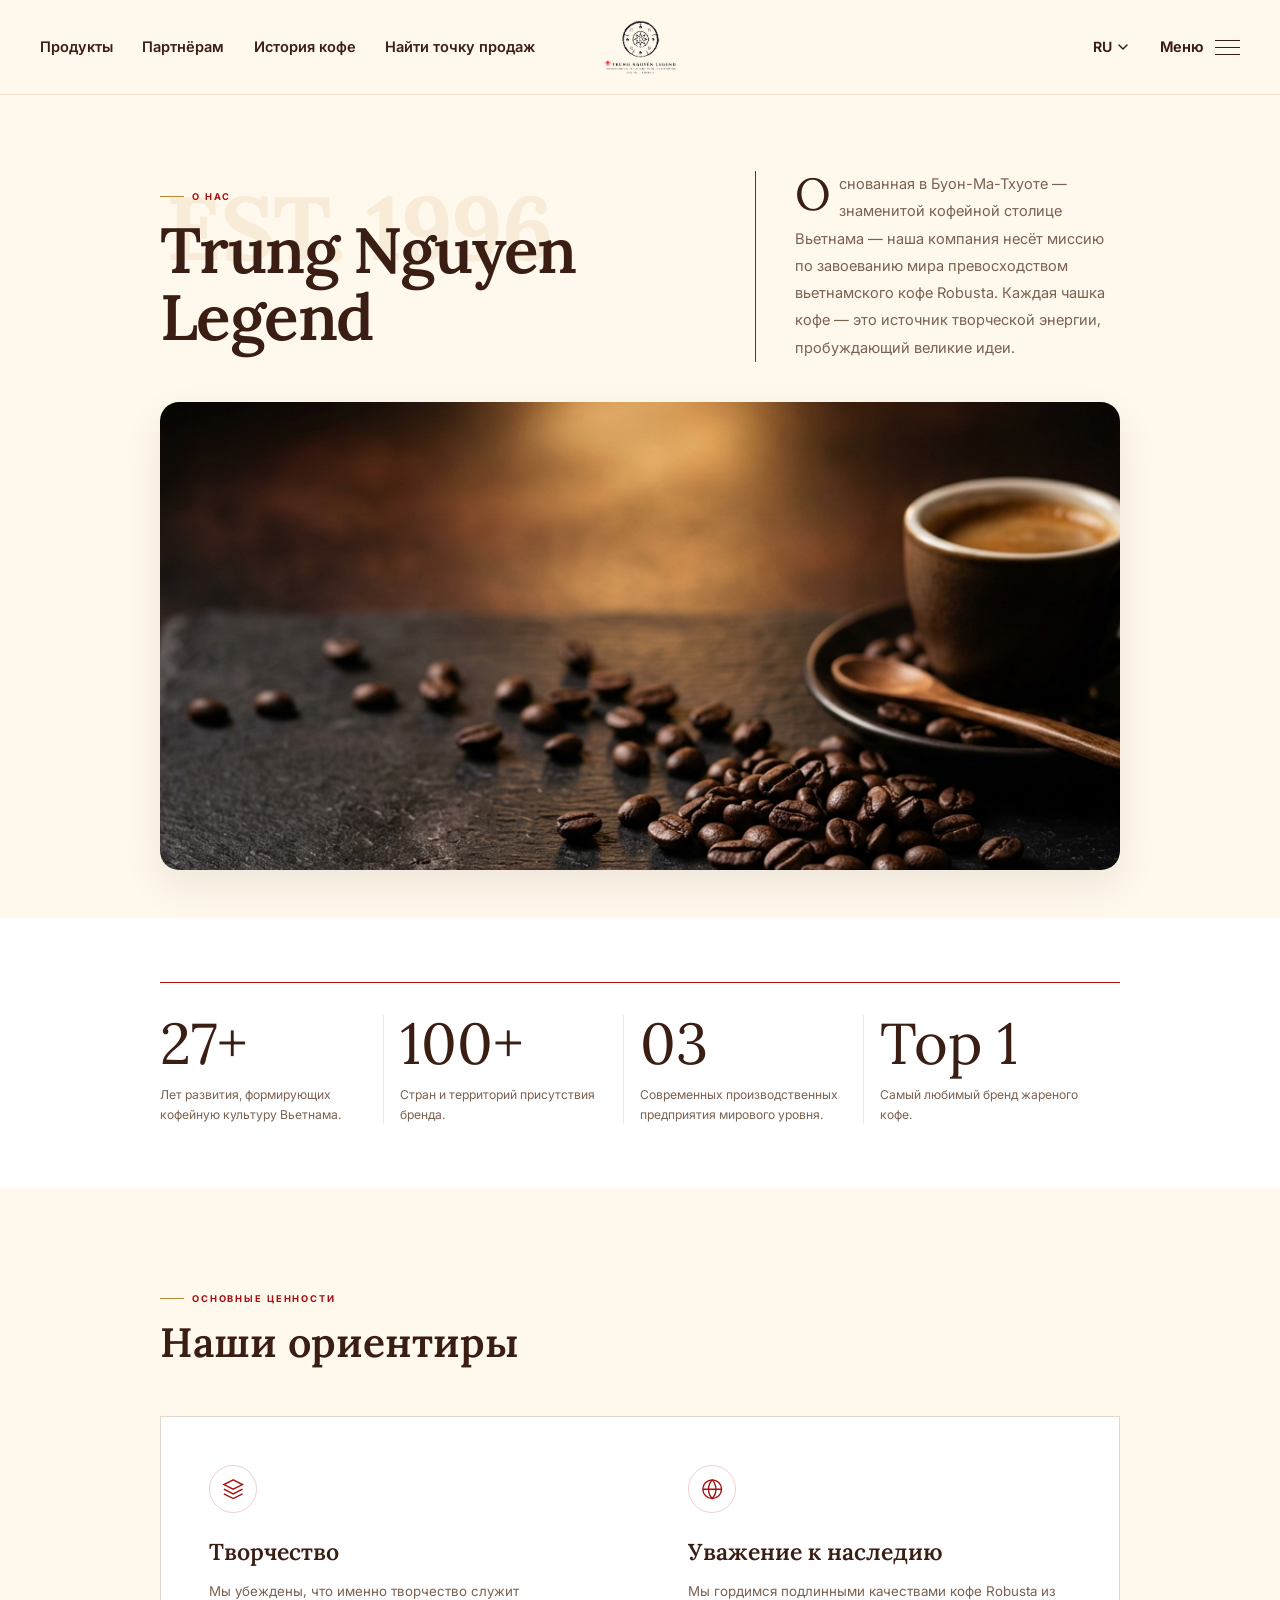
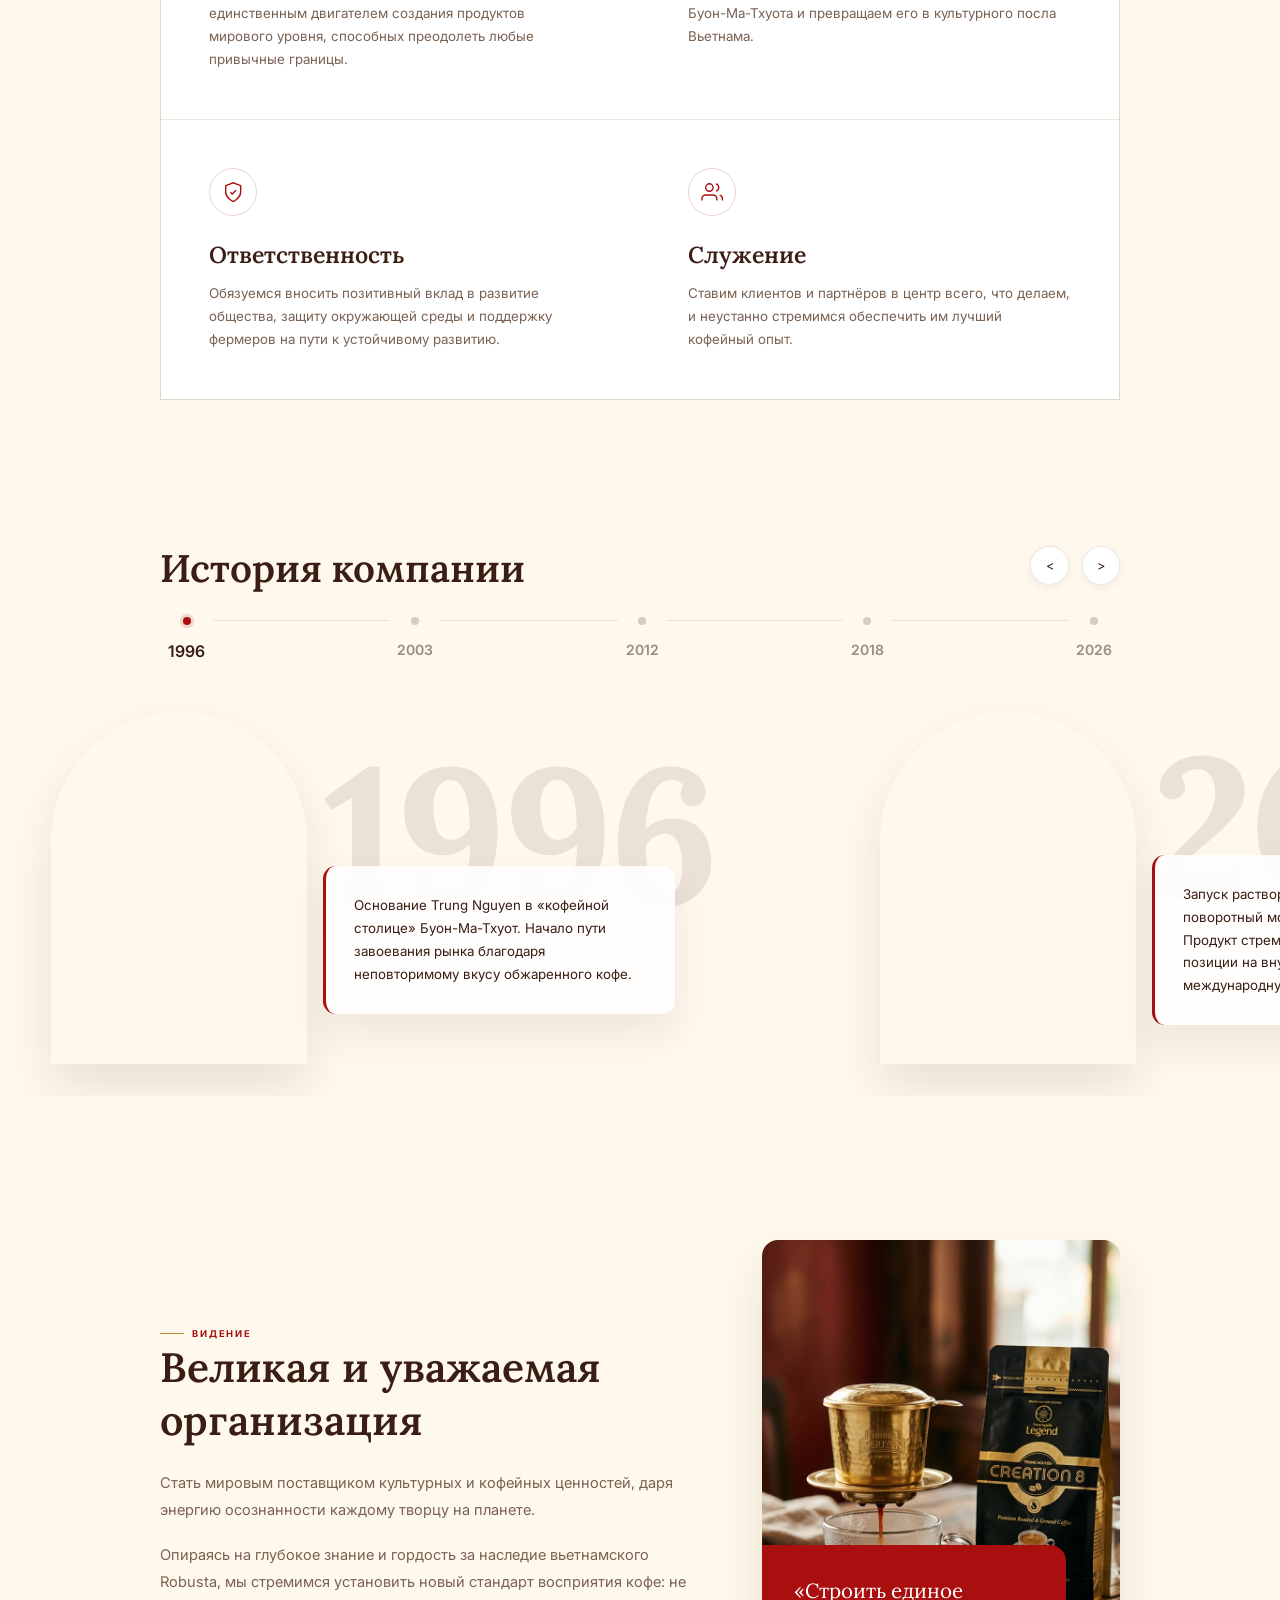
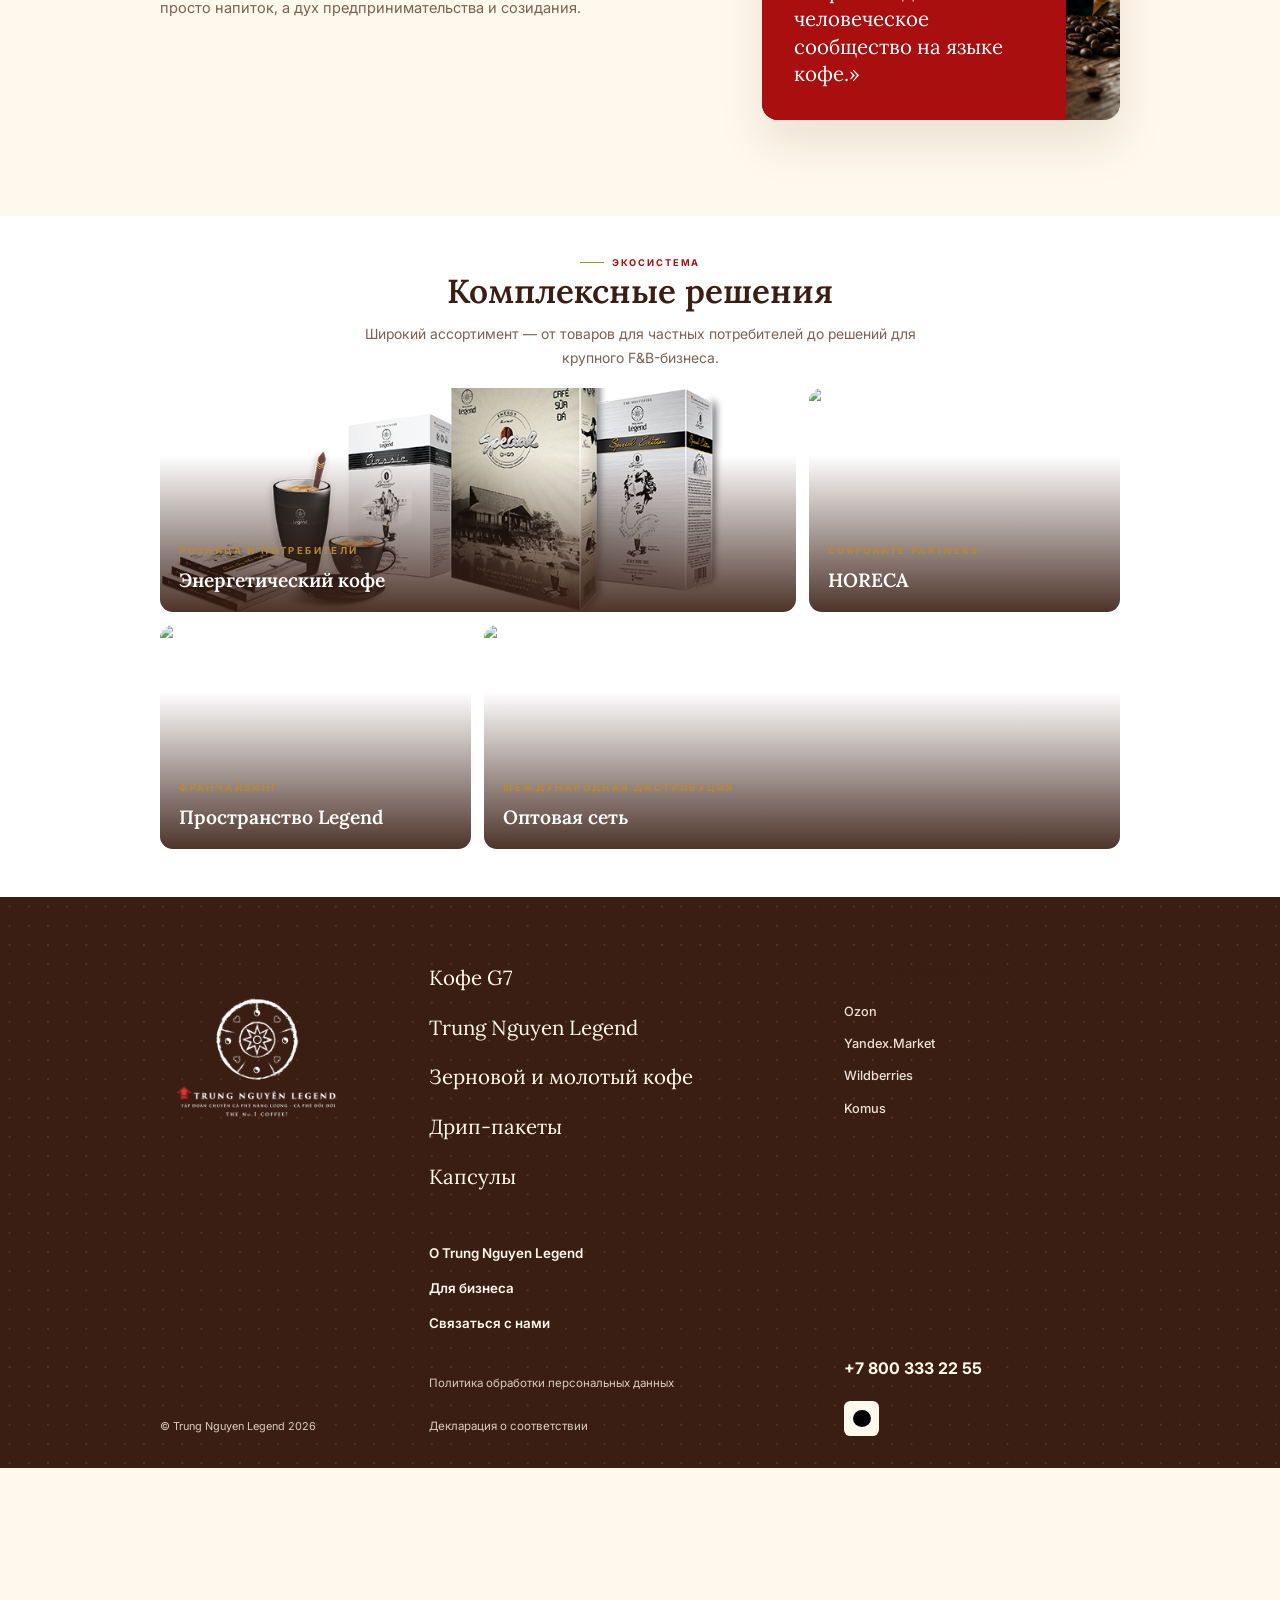
==== commit 39f47a06: "Change Menu button text to Russian (Меню)" ====
--- a/about.html
+++ b/about.html
@@ -540,7 +540,7 @@
             <a href="#" class="lang-option" role="option">EN - English</a>
             </div>
         </div>
-        <button class="menu-toggle" type="button" data-menu-open aria-label="Открыть навигационное меню"><span>Menu</span><span class="hamburger" aria-hidden="true"></span></button>
+        <button class="menu-toggle" type="button" data-menu-open aria-label="Открыть навигационное меню"><span>Меню</span><span class="hamburger" aria-hidden="true"></span></button>
       </div>
     </div>
   </header>
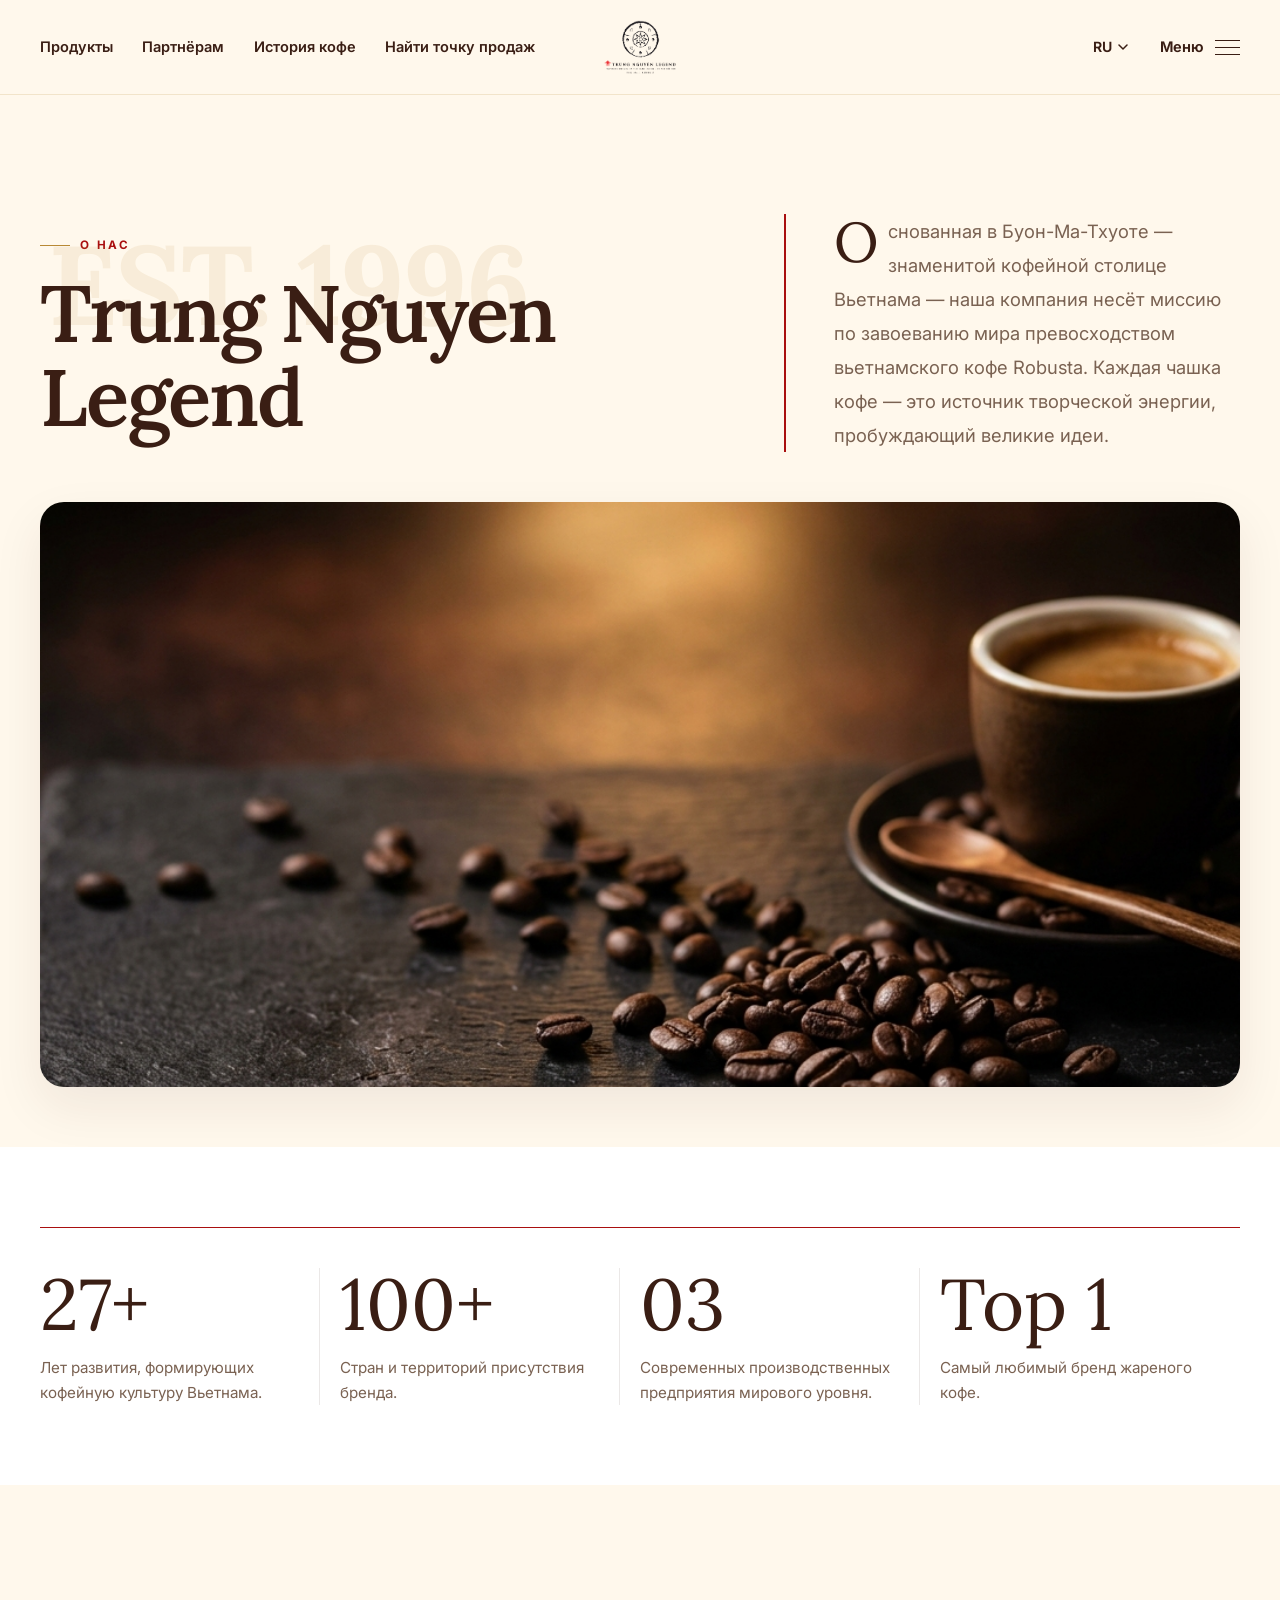
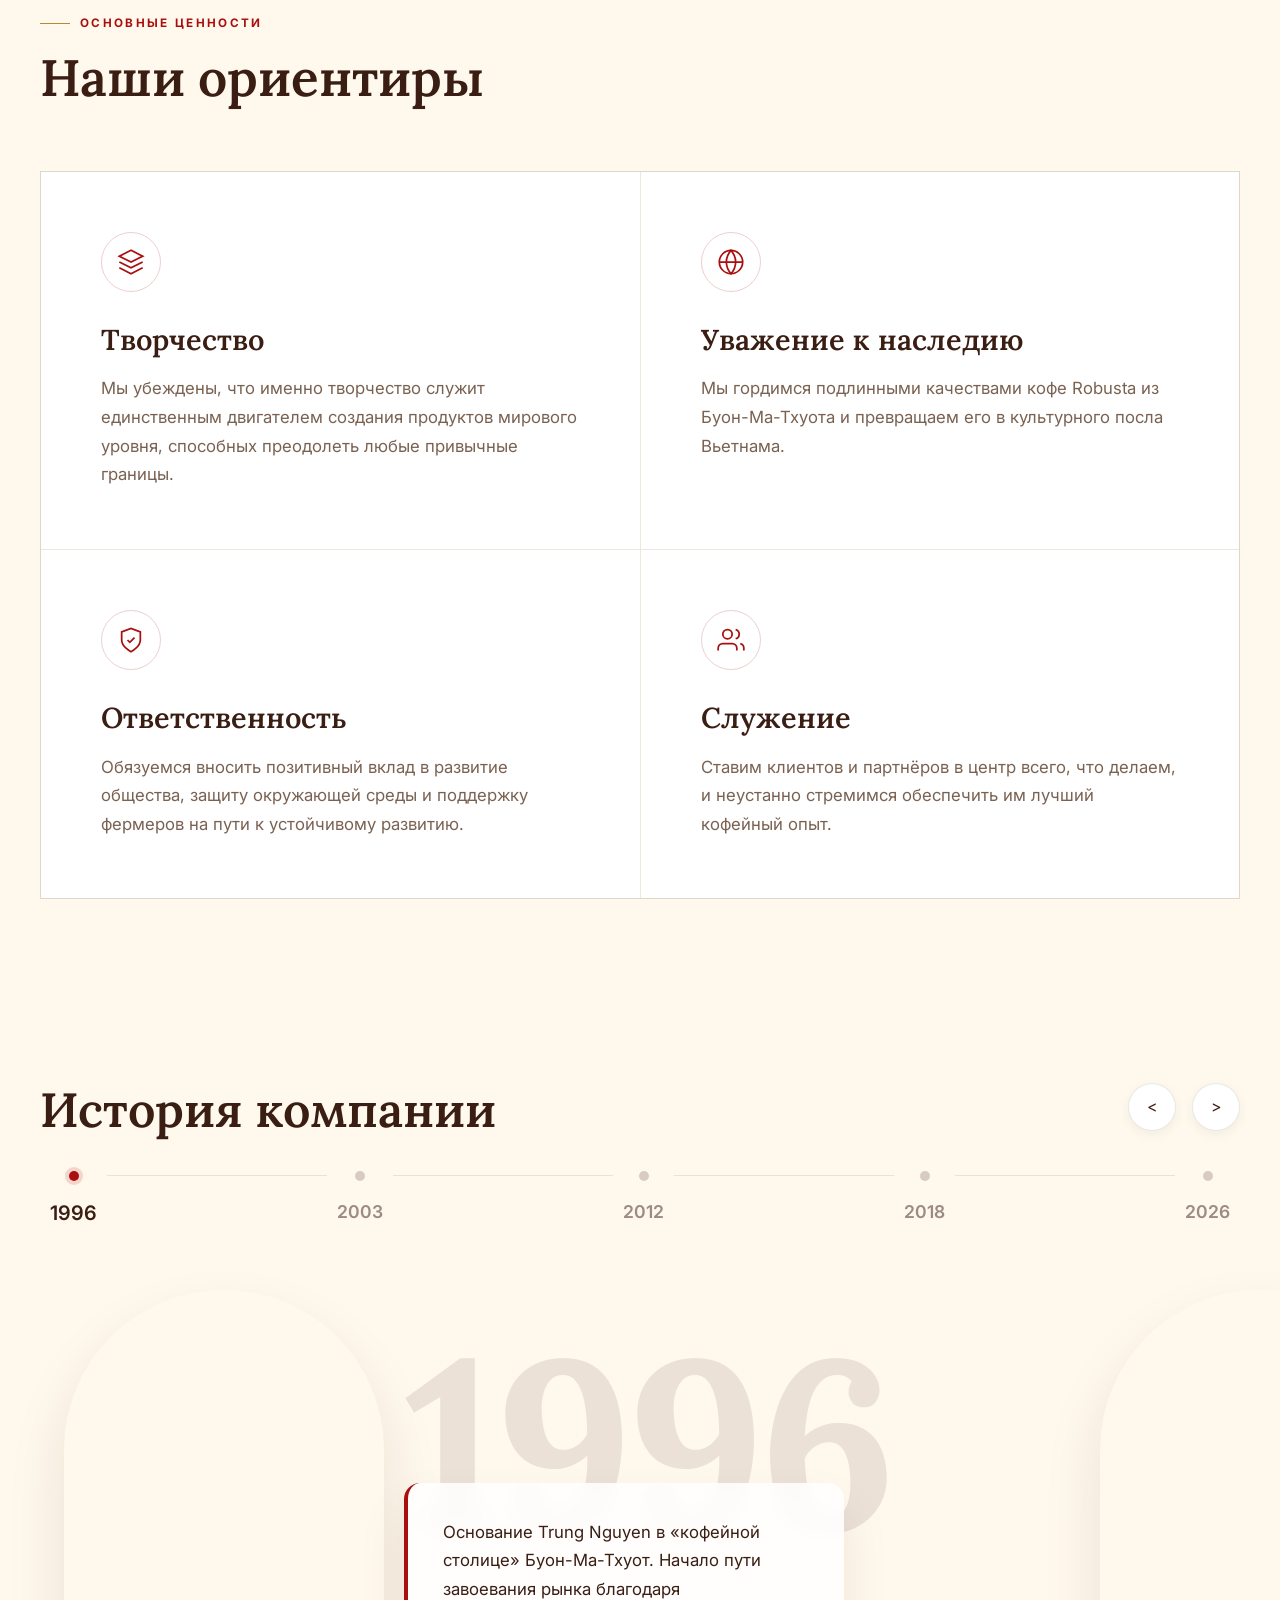
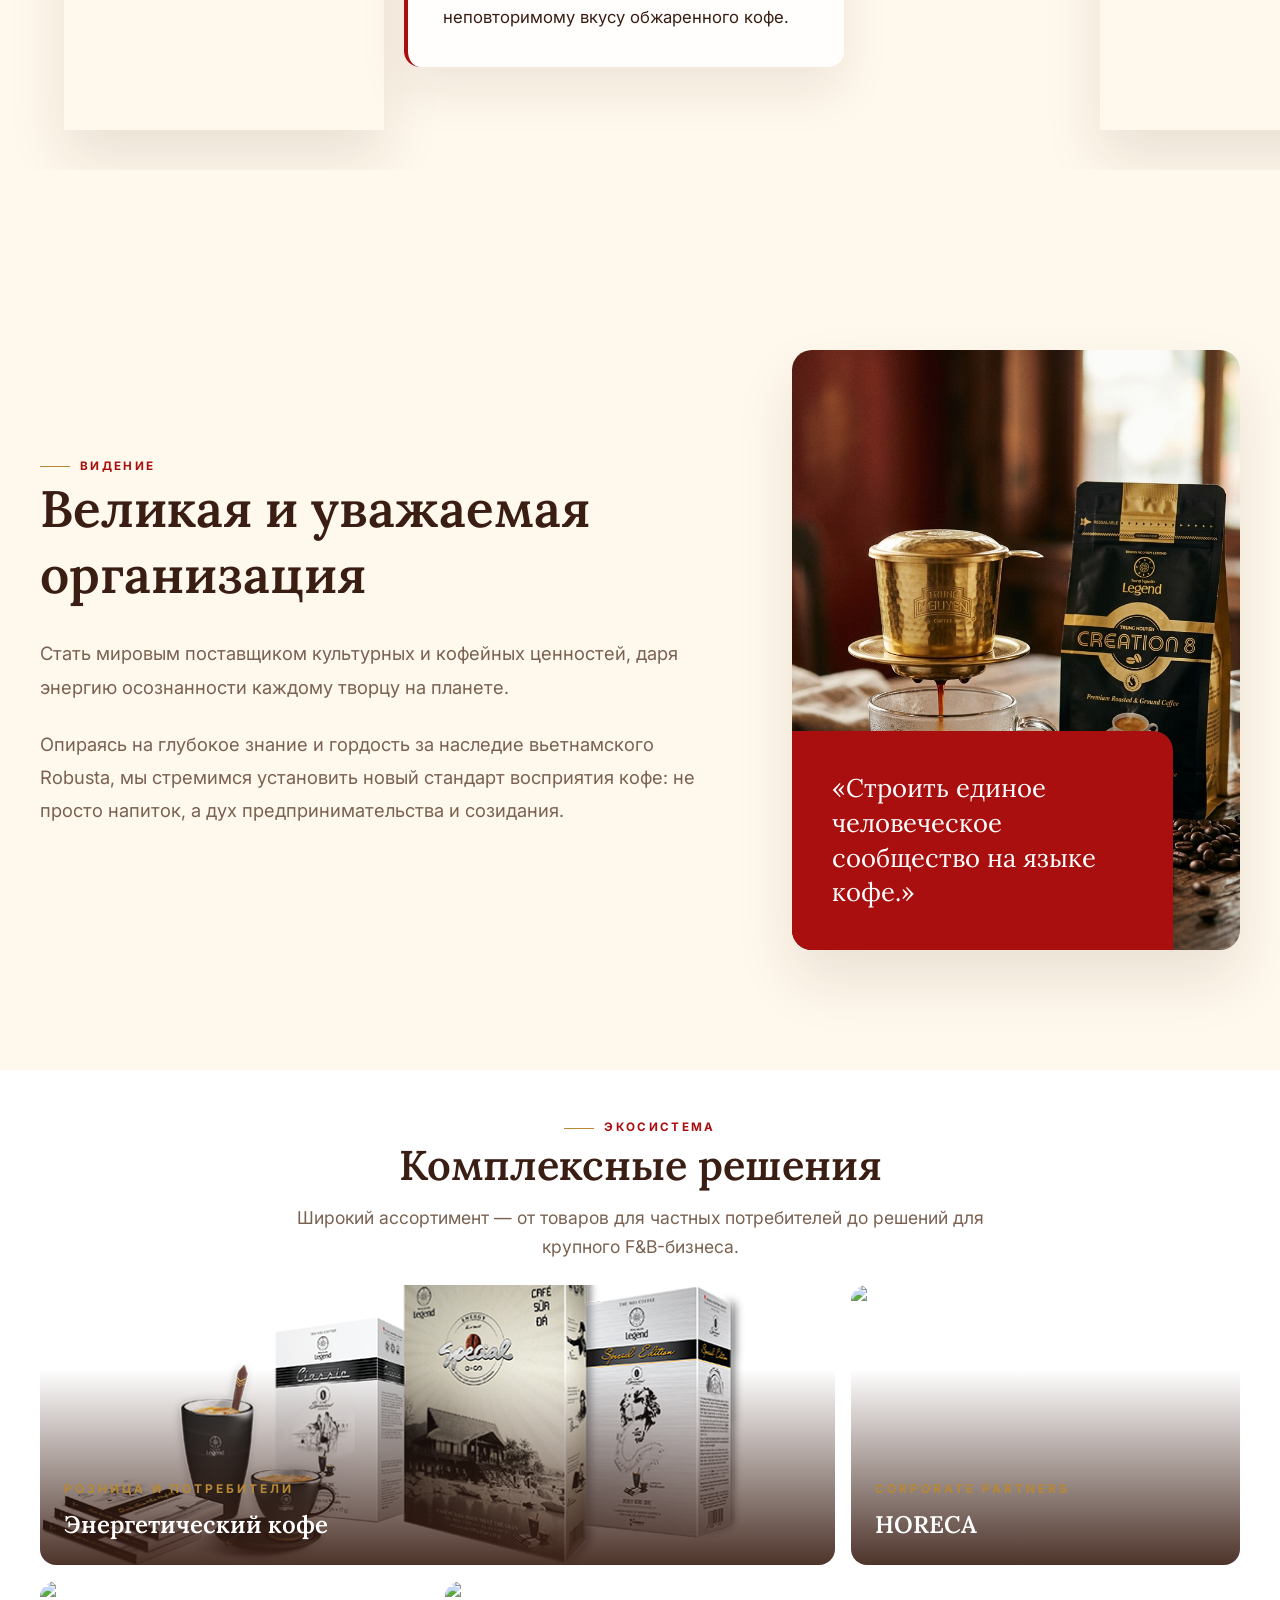
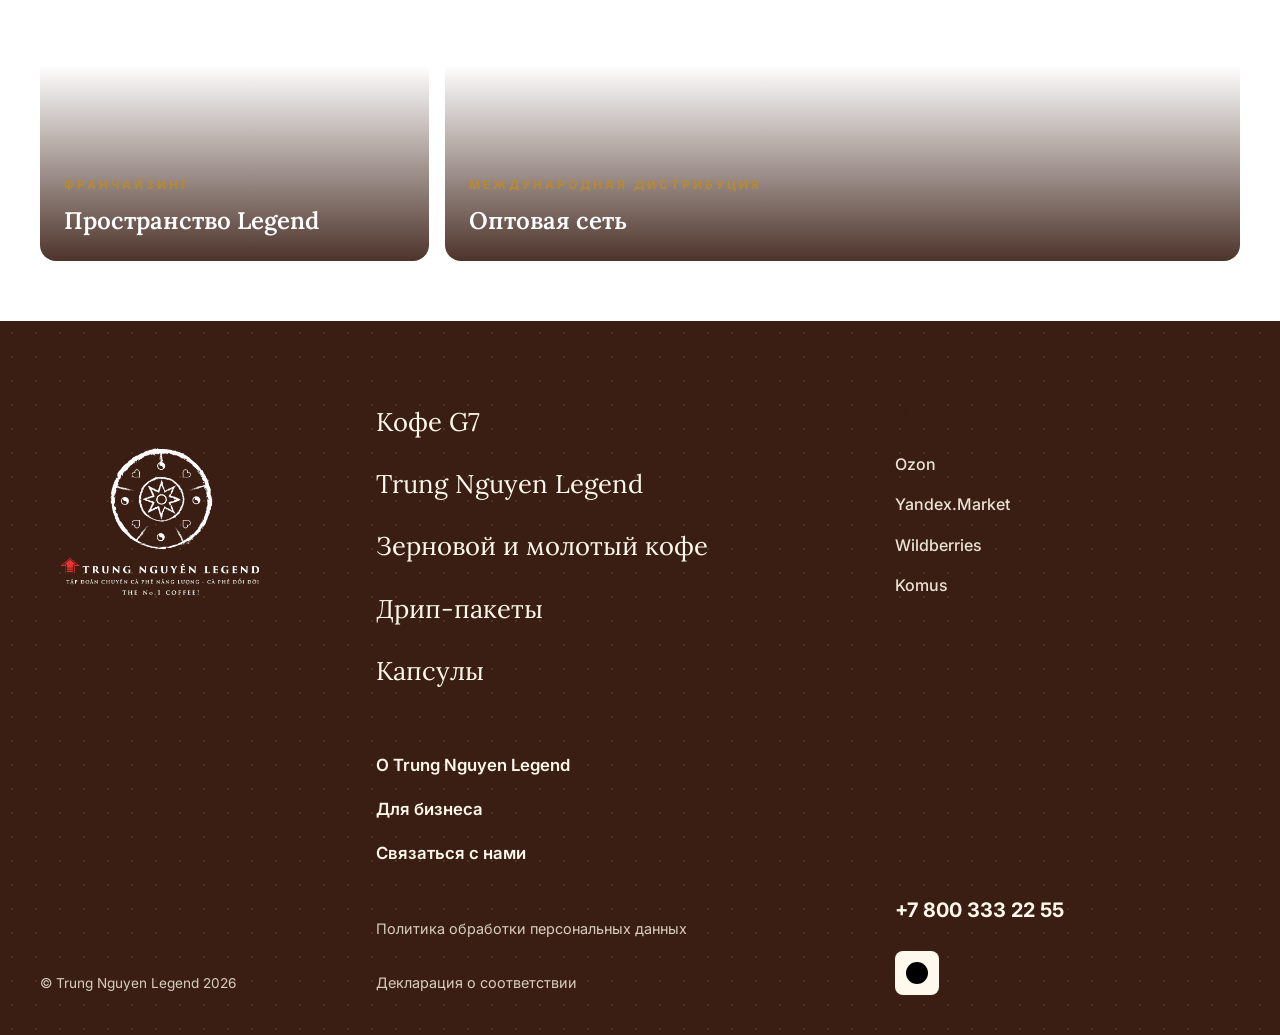
==== commit 16a83815: "feat: complete mobile-first responsive optimization for iPhone 12 Pro Max" ====
--- a/about.html
+++ b/about.html
@@ -498,7 +498,7 @@
     /* RESPONSIVE */
     @media (max-width: 1024px) {
       .about-hero-grid, .vision-grid { grid-template-columns: 1fr; gap: 40px; }
-      .about-hero-title h1 { font-size: 3.5rem; }
+      .about-hero-title h1 { font-size: clamp(2.5rem, 8vw, 3.8rem); }
       .stats-grid { grid-template-columns: 1fr 1fr; gap: 40px; }
       .stat-item::after { display: none; }
       .solutions-grid { grid-template-columns: 1fr 1fr; }
@@ -506,14 +506,46 @@
       .vision-media { height: 400px; }
     }
     @media (max-width: 768px) {
-      .about-hero { padding-top: 120px; }
+      .about-hero { padding-top: 100px; }
+      .about-hero-title h1 { font-size: clamp(2rem, 9vw, 3rem); }
+      .about-hero-title .ghost-text { font-size: clamp(3.5rem, 15vw, 6rem); top: -20px; }
+      .about-hero-desc { padding-left: 20px; }
       .stats-grid, .values-grid, .solutions-grid { grid-template-columns: 1fr; gap: 20px; }
-      .value-card { padding: 40px; }
-      .about-hero-media { height: 50vh; }
-      .vision-callout { position: relative; max-width: 100%; border-radius: 0 0 20px 20px; }
+      .stat-item { padding-right: 0; }
+      .value-card { padding: 40px 24px; }
+      .about-hero-media { height: 40vh; }
+      .vision-callout { position: relative; max-width: 100%; border-radius: 0 0 20px 20px; padding: 30px 20px; }
       .vision-media { border-radius: 20px; height: auto; }
-      .timeline-wrapper { gap: 20px; }
-      .timeline-item { min-width: 280px; }
+      .vision-media img { height: 280px; width: 100%; object-fit: cover; }
+      
+      /* Timeline Responsive Stacking */
+      .timeline-slide {
+        min-width: calc(100vw - 48px);
+        padding-right: 24px;
+        height: auto;
+        flex-direction: column;
+        gap: 20px;
+        align-items: stretch;
+      }
+      .slide-image {
+        width: 100%;
+        height: 240px;
+        border-radius: 120px 120px 0 0;
+        margin-left: 0;
+      }
+      .slide-content {
+        width: 100%;
+      }
+      .slide-year-ghost {
+        font-size: clamp(5rem, 20vw, 8rem);
+        margin-bottom: -20px;
+      }
+      .slide-text-box {
+        padding: 24px;
+      }
+      .slide-controls {
+        display: none !important;
+      }
     }
   </style>
 </head>
--- a/css/style.css
+++ b/css/style.css
@@ -2366,6 +2366,18 @@
   text-transform: none;
 }
 
+.hero-split__logo-wrap {
+  transform: translateX(-30px);
+  margin-bottom: -40px;
+}
+
+.hero-split__logo-img {
+  width: 480px;
+  max-width: 100%;
+  height: auto;
+  filter: drop-shadow(0 4px 12px rgba(0,0,0,0.4));
+}
+
 .hero-split__title {
   font-family: var(--font-display);
   font-size: clamp(1.8rem, 3vw, 3rem);
@@ -2381,6 +2393,24 @@
   opacity: 0;
   transform: translateY(20px);
   animation: splitFadeInUp 0.8s forwards 0.4s;
+  perspective: 1000px;
+}
+
+.hero-split__title-part span {
+  display: block;
+  white-space: nowrap;
+}
+
+.hero-split__title-part--1 {
+  transform: translateX(10px);
+}
+
+.hero-split__title-part--2 {
+  transform: translateX(-80px);
+}
+
+.hero-split__title-part--3 {
+  transform: translateX(-110px);
 }
 
 .hero-split__title-highlight {
@@ -2638,10 +2668,38 @@
 
   .hero-split__copy {
     gap: 12px;
-  }
-
-  .hero-split__title {
+    width: 100%;
+  }
+
+  .hero-split__logo-wrap {
+    transform: none;
+    margin-bottom: -10px;
+    display: flex;
+    justify-content: center;
+    width: 100%;
+  }
+
+  .hero-split__logo-img {
+    width: clamp(240px, 80vw, 360px);
+  }
+
+  .hero-split__title,
+  .hero-split__copy--minimal .hero-split__title {
     font-size: 2rem;
+    perspective: none;
+    text-align: center;
+    width: 100%;
+  }
+
+  .hero-split__title-part {
+    transform: none !important;
+    text-align: center;
+    width: 100%;
+  }
+
+  .hero-split__title-part span {
+    white-space: normal;
+    display: inline;
   }
 
   .hero-split__desc {
@@ -3134,6 +3192,7 @@
   justify-content: space-between;
 }
 .footer-tnl-col-1 .brand-logo {
+  height: auto;
   margin-bottom: 40px;
 }
 .footer-tnl-col-1 .brand-logo img {
@@ -4169,3 +4228,104 @@
     font-size: 2.5rem;
   }
 }
+
+/* Premium Logo Splash Screen */
+.logo-splash {
+  position: fixed;
+  inset: 0;
+  z-index: 9999;
+  background-color: #080403;
+  display: flex;
+  align-items: center;
+  justify-content: center;
+  opacity: 1;
+  visibility: visible;
+  transition: opacity 0.8s cubic-bezier(0.25, 1, 0.5, 1), 
+              visibility 0.8s cubic-bezier(0.25, 1, 0.5, 1);
+}
+
+.logo-splash__content {
+  position: relative;
+  display: flex;
+  align-items: center;
+  justify-content: center;
+  width: min(380px, 80vw);
+  perspective: 1000px;
+}
+
+.logo-splash__logo {
+  width: 100%;
+  height: auto;
+  opacity: 0;
+  transform: scale(0.8) translateZ(-50px);
+  filter: drop-shadow(0 0 0px rgba(184, 137, 53, 0));
+  animation: splashLogoIn 2.2s cubic-bezier(0.25, 1, 0.5, 1) forwards;
+}
+
+.logo-splash__glow {
+  position: absolute;
+  width: 150px;
+  height: 150px;
+  background: radial-gradient(circle, rgba(184, 137, 53, 0.3) 0%, rgba(184, 137, 53, 0) 70%);
+  border-radius: 50%;
+  opacity: 0;
+  filter: blur(20px);
+  animation: splashGlowIn 2.2s cubic-bezier(0.25, 1, 0.5, 1) forwards;
+  pointer-events: none;
+}
+
+@keyframes splashLogoIn {
+  0% {
+    opacity: 0;
+    transform: scale(0.8) translateZ(-50px);
+    filter: drop-shadow(0 0 0px rgba(184, 137, 53, 0));
+  }
+  30% {
+    opacity: 1;
+  }
+  60% {
+    filter: drop-shadow(0 0 25px rgba(184, 137, 53, 0.55));
+  }
+  100% {
+    opacity: 1;
+    transform: scale(1) translateZ(0);
+    filter: drop-shadow(0 4px 15px rgba(184, 137, 53, 0.3));
+  }
+}
+
+@keyframes splashGlowIn {
+  0% {
+    opacity: 0;
+    transform: scale(0.5);
+  }
+  50% {
+    opacity: 1;
+    transform: scale(1.5);
+  }
+  100% {
+    opacity: 0.6;
+    transform: scale(1);
+  }
+}
+
+.logo-splash.is-hidden {
+  opacity: 0;
+  visibility: hidden;
+  pointer-events: none;
+}
+
+body.splash-active {
+  overflow: hidden !important;
+}
+
+body.splash-active .page-main {
+  opacity: 0;
+  transform: translateY(15px);
+  transition: opacity 1s cubic-bezier(0.25, 1, 0.5, 1),
+              transform 1s cubic-bezier(0.25, 1, 0.5, 1);
+}
+
+body.splash-revealed .page-main {
+  opacity: 1;
+  transform: translateY(0);
+}
--- a/css/responsive.css
+++ b/css/responsive.css
@@ -361,22 +361,270 @@
   }
 }
 
-/* Scale down website for 15.6 inch laptops (1366px - 1536px) */
+/* Responsive refinements for the custom home page */
+@media (max-width: 479px) {
+  .container,
+  .container--wide {
+    width: min(calc(100% - 28px), var(--container));
+  }
+
+  .header-inner {
+    min-height: 68px;
+    gap: 10px;
+  }
+
+  .brand-logo {
+    height: clamp(58px, 18vw, 76px);
+  }
+
+  .site-header--overlay:not(.is-scrolled) .brand-logo {
+    height: clamp(72px, 21vw, 88px);
+  }
+
+  .header-actions {
+    gap: 8px;
+  }
+
+  .lang-current {
+    padding-inline: 9px;
+  }
+
+  .menu-toggle {
+    gap: 8px;
+  }
+}
+
+@media (max-width: 380px) {
+  .menu-toggle span:first-child {
+    display: none;
+  }
+}
+
+@media (max-width: 768px) {
+  .section {
+    padding: 56px 0;
+  }
+
+  .section-heading {
+    margin-bottom: 28px;
+  }
+
+  .section-heading br {
+    display: none;
+  }
+
+  .hero-split {
+    height: 100svh;
+    min-height: 620px;
+    overflow: hidden;
+  }
+
+  .hero-split__image-container {
+    flex: 0 0 clamp(224px, 34svh, 315px);
+    height: auto;
+    min-height: 0;
+  }
+
+  .hero-split__image-container::after {
+    height: 28px;
+  }
+
+  .hero-split__content {
+    flex: 1 1 auto;
+    min-height: 0;
+    padding: clamp(16px, 3.2svh, 28px) 22px clamp(18px, 3svh, 28px);
+    justify-content: space-between;
+    gap: 12px;
+  }
+
+  .hero-split__copy {
+    flex: 1 1 auto;
+    justify-content: center;
+    margin-block: 0;
+    min-height: 0;
+  }
+
+  .hero-split__logo-wrap,
+  .hero-split__copy--minimal > div:first-child {
+    transform: translateX(0) !important;
+    margin-bottom: clamp(-12px, -2.6vw, -6px) !important;
+  }
+
+  .hero-split__logo-img,
+  .hero-split__copy--minimal > div:first-child img {
+    width: clamp(128px, 34vw, 170px) !important;
+    margin-inline: auto;
+  }
+
+  .hero-split__copy--minimal .hero-split__title {
+    font-size: clamp(1.95rem, 9.4vw, 2.55rem);
+    line-height: 1.04;
+  }
+
+  .hero-split__title-part,
+  .hero-split__title div {
+    transform: translateX(0) !important;
+  }
+
+  .hero-split__title .anim-flip {
+    white-space: normal !important;
+  }
+
+  .hero-split__footer {
+    flex: 0 0 auto;
+    margin-top: 0;
+  }
+
+  .arched-grid {
+    gap: 18px;
+    padding: 8px 0 0;
+  }
+
+  .arched-card {
+    flex: 1 1 100%;
+    width: 100%;
+    min-width: 0;
+    max-width: 320px;
+    padding: 32px 20px 28px;
+    border-radius: 44% / 22px;
+  }
+
+  .arched-card__media {
+    height: clamp(150px, 42vw, 190px);
+    margin-bottom: 18px;
+  }
+
+  .arched-card__title {
+    font-size: 1rem;
+    overflow-wrap: anywhere;
+  }
+
+  .cinematic-portal {
+    height: 62svh;
+    min-height: 380px;
+    padding: 16px;
+  }
+
+  .portal-container {
+    border-radius: 36% / 9%;
+    transform: rotateX(0) scale(1);
+  }
+
+  .portal-play {
+    gap: 14px;
+  }
+
+  .portal-play__btn {
+    width: 76px;
+    height: 76px;
+  }
+
+  .portal-play__text {
+    opacity: 1;
+    transform: translateY(0);
+    font-size: 0.9rem;
+    letter-spacing: 0.22em;
+  }
+
+  .video-modal__content {
+    width: calc(100% - 28px);
+  }
+}
+
+@media (min-width: 769px) and (max-width: 1023px) {
+  .hero-split {
+    height: 100svh;
+    min-height: 720px;
+  }
+
+  .hero-split__image-container {
+    clip-path: none;
+  }
+
+  .hero-split__image-overlay {
+    background:
+      linear-gradient(to bottom, rgba(0, 0, 0, 0.6) 0%, rgba(0, 0, 0, 0.12) 42%, rgba(0, 0, 0, 0.35) 100%),
+      linear-gradient(to right, rgba(0, 0, 0, 0.12) 0%, rgba(0, 0, 0, 0.42) 62%, rgba(0, 0, 0, 0.52) 100%);
+  }
+
+  .hero-split__content {
+    width: min(58%, 520px);
+    padding: 118px 44px 54px 44px;
+  }
+
+  .hero-split__logo-wrap,
+  .hero-split__copy--minimal > div:first-child {
+    transform: translateX(0) !important;
+    margin-bottom: -28px !important;
+  }
+
+  .hero-split__logo-img,
+  .hero-split__copy--minimal > div:first-child img {
+    width: clamp(260px, 34vw, 340px) !important;
+  }
+
+  .hero-split__copy--minimal .hero-split__title {
+    font-size: clamp(3rem, 6vw, 4.1rem);
+  }
+
+  .hero-split__title-part,
+  .hero-split__title div {
+    transform: translateX(0) !important;
+  }
+}
+
+@media (min-width: 1024px) and (max-width: 1180px) {
+  .header-inner {
+    display: flex;
+    min-height: 82px;
+  }
+
+  .header-primary {
+    display: none;
+  }
+
+  .brand-logo {
+    justify-self: start;
+    height: 78px;
+  }
+
+  .site-header--overlay:not(.is-scrolled) .brand-logo {
+    height: 108px;
+  }
+}
+
+/* Use real responsive sizing on laptops instead of browser zoom. */
 @media (min-width: 1024px) and (max-width: 1536px) {
-  html {
-    zoom: 0.8;
-  }
-  
-  /* Giữ nguyên kích thước ban đầu của thanh menu (bù trừ lại tỷ lệ zoom 0.8 của html) */
-  .site-header {
-    zoom: 1.25; 
-  }
-  
-  /* Bù trừ chiều cao cho các khối ảnh bìa để không bị ngắn lại do ảnh hưởng của zoom */
-  /* 100vh / 0.8 = 125vh */
-  .hero-home, .hero-split {
-    height: 125vh;
-    height: 125svh;
-    min-height: 125vh;
-  }
-}
+  .hero-home,
+  .hero-split {
+    height: 100vh;
+    height: 100svh;
+    min-height: 640px;
+  }
+
+  .hero-split__content {
+    padding:
+      clamp(88px, 12vh, 128px)
+      clamp(28px, 3vw, 52px)
+      clamp(36px, 6vh, 58px)
+      clamp(110px, 11vw, 170px);
+  }
+
+  .hero-split__logo-wrap,
+  .hero-split__copy--minimal > div:first-child {
+    margin-bottom: clamp(-36px, -4vh, -22px) !important;
+  }
+
+  .hero-split__logo-img,
+  .hero-split__copy--minimal > div:first-child img {
+    width: clamp(320px, 40vh, 430px) !important;
+  }
+
+  .hero-split__copy--minimal .hero-split__title {
+    font-size: clamp(3.15rem, 7vh, 4.6rem);
+  }
+
+  .hero-split__footer {
+    margin-top: clamp(10px, 2vh, 20px);
+  }
+}
